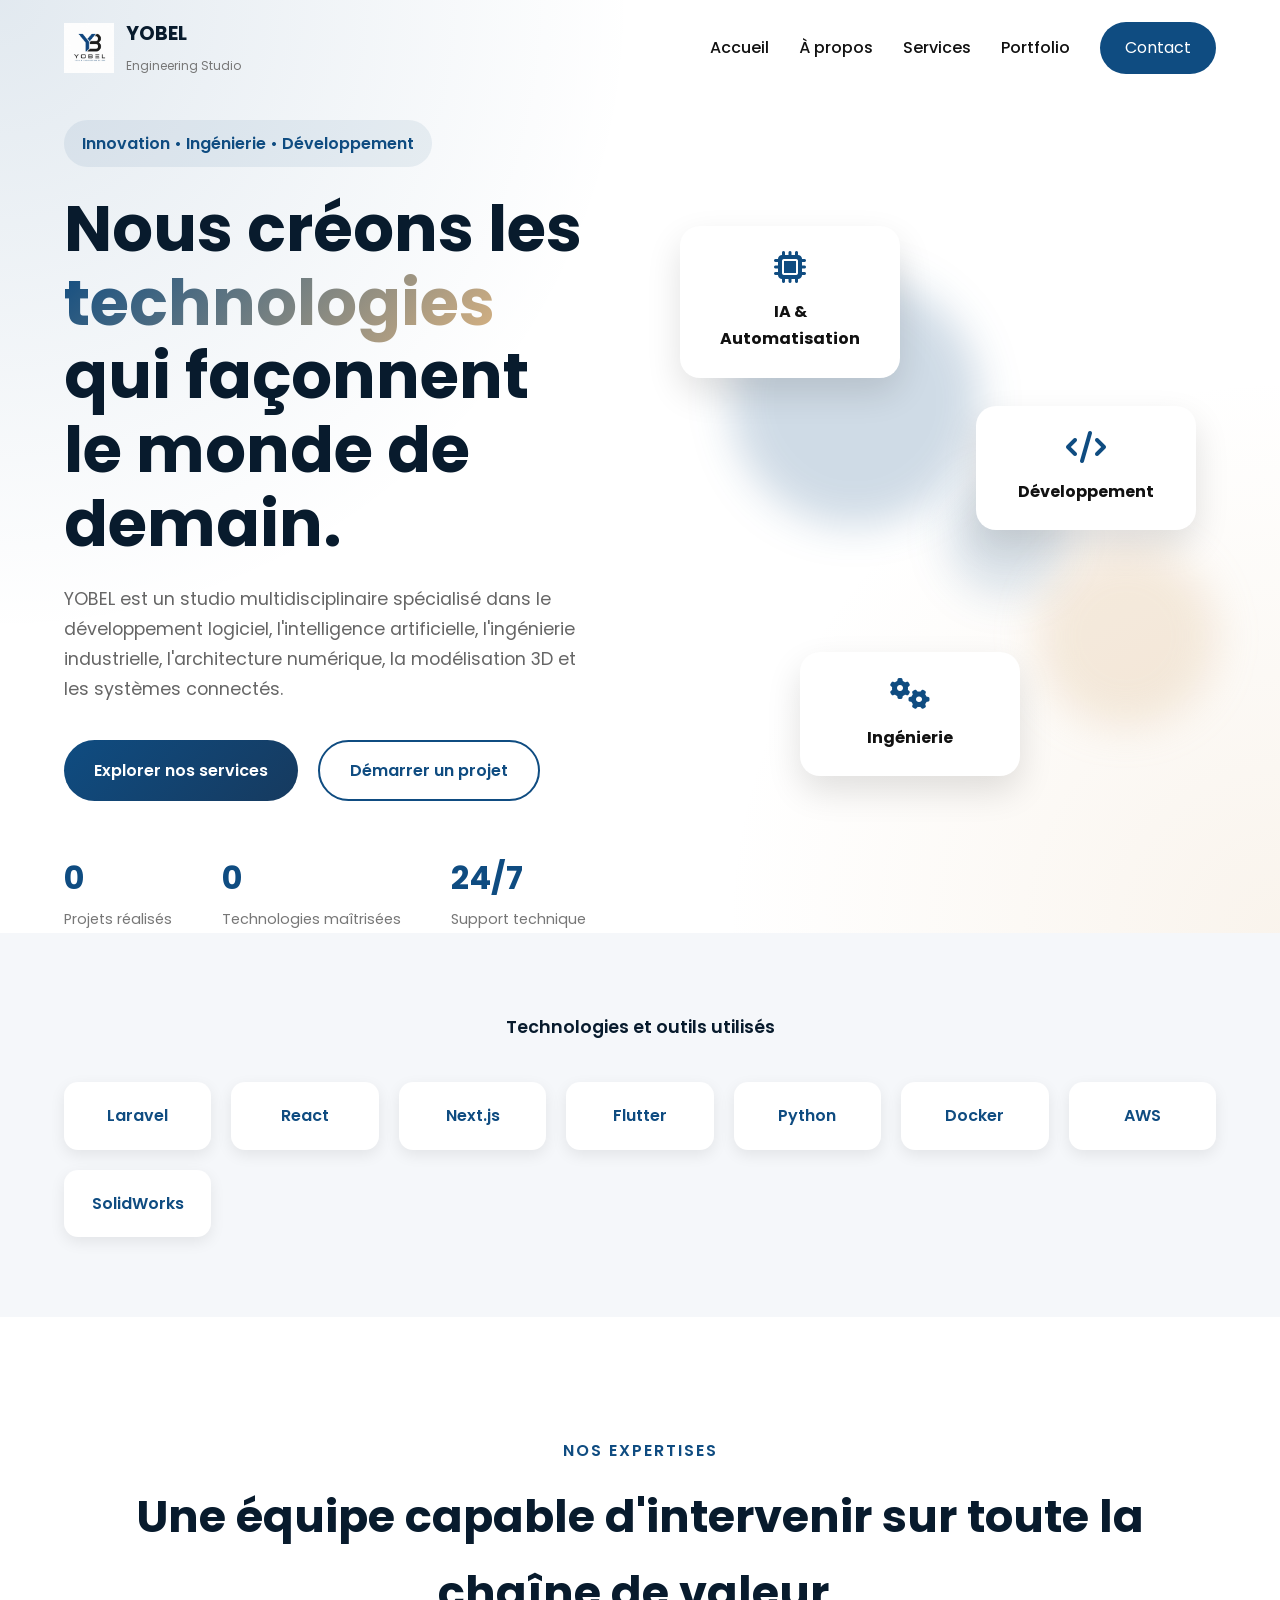
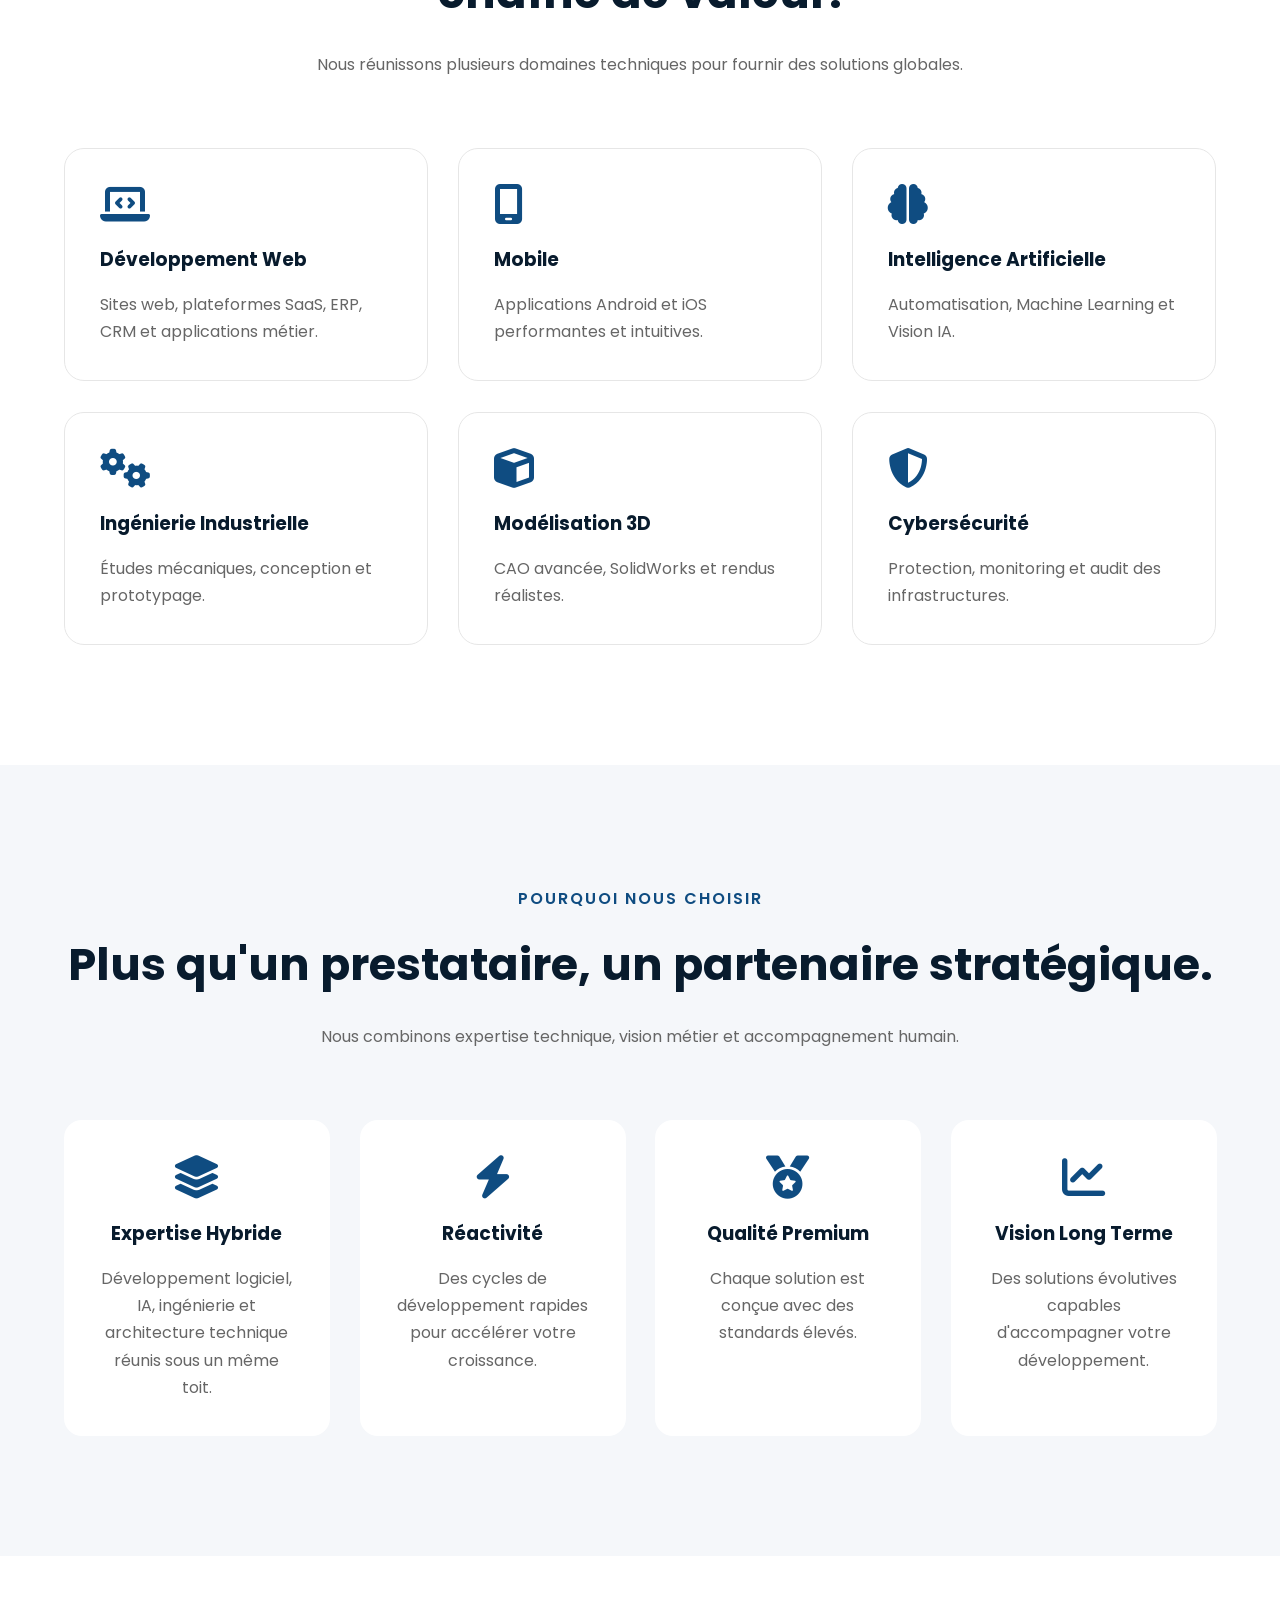
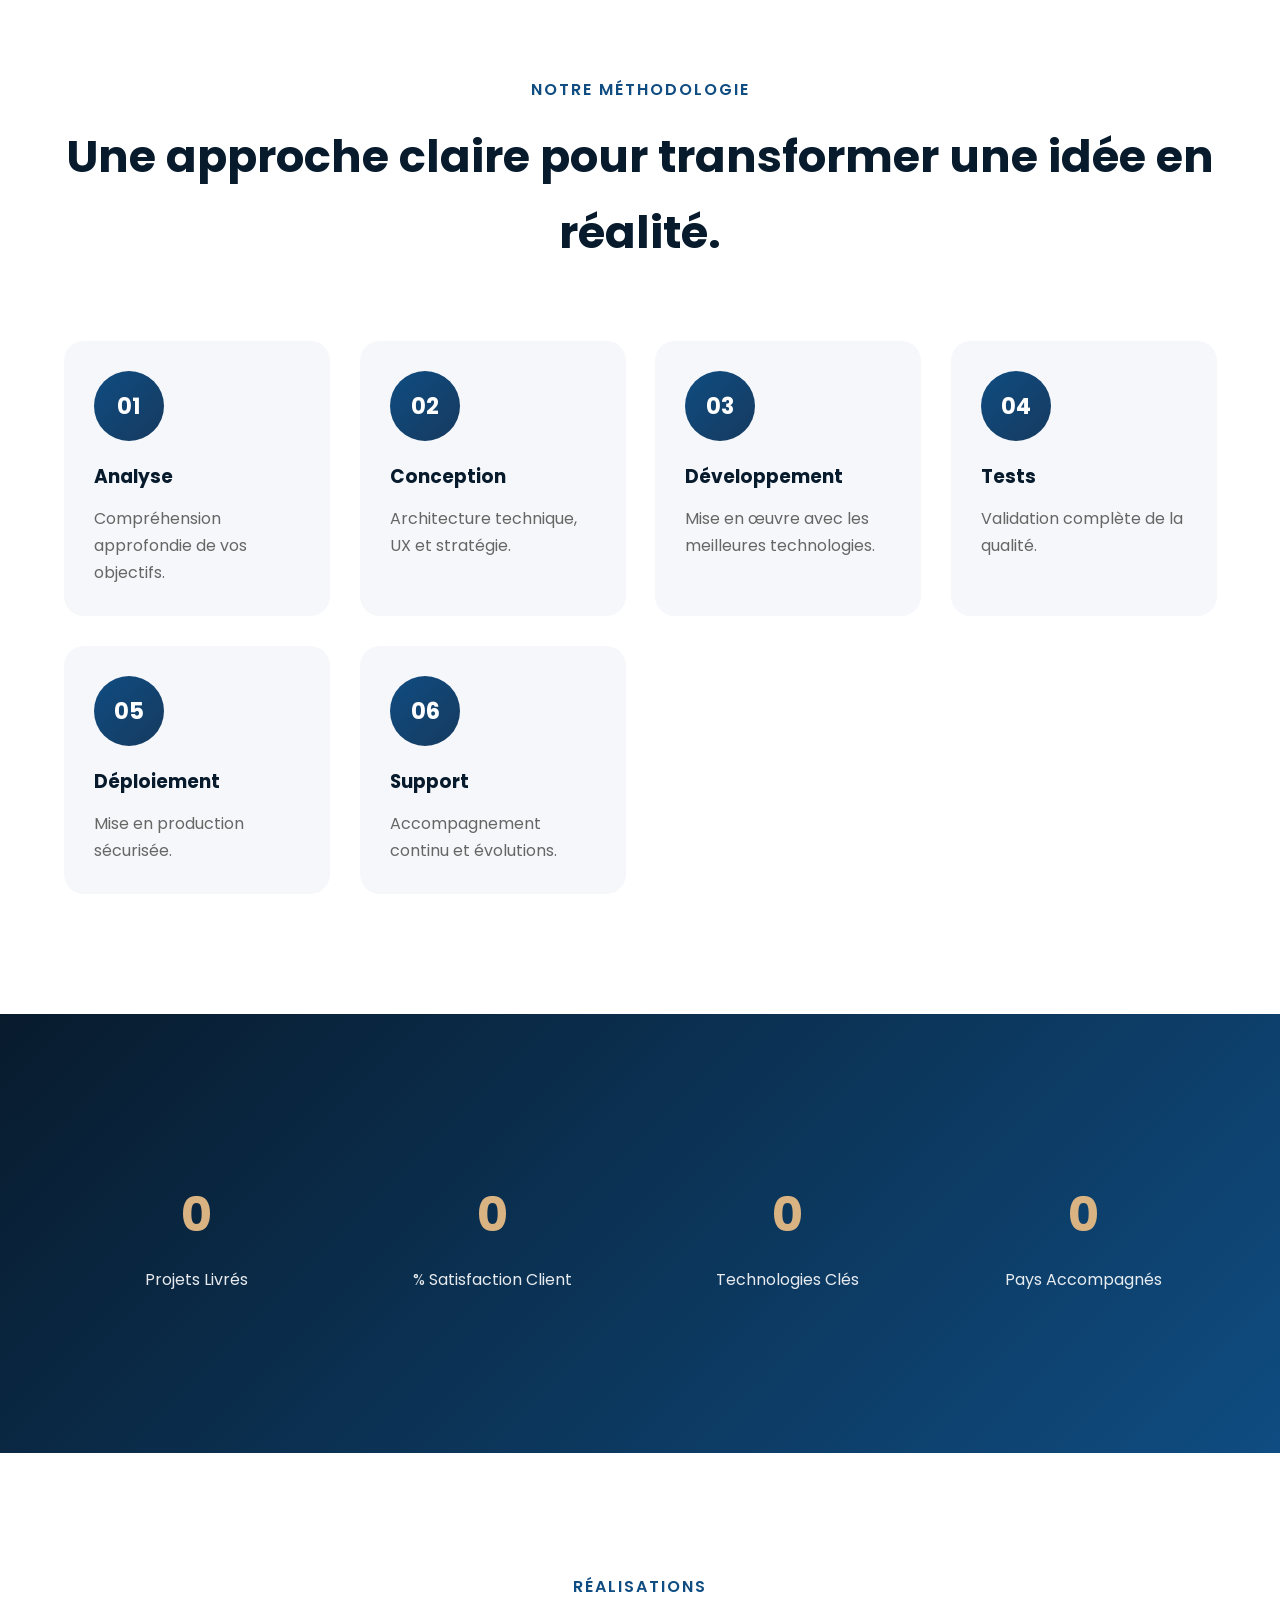
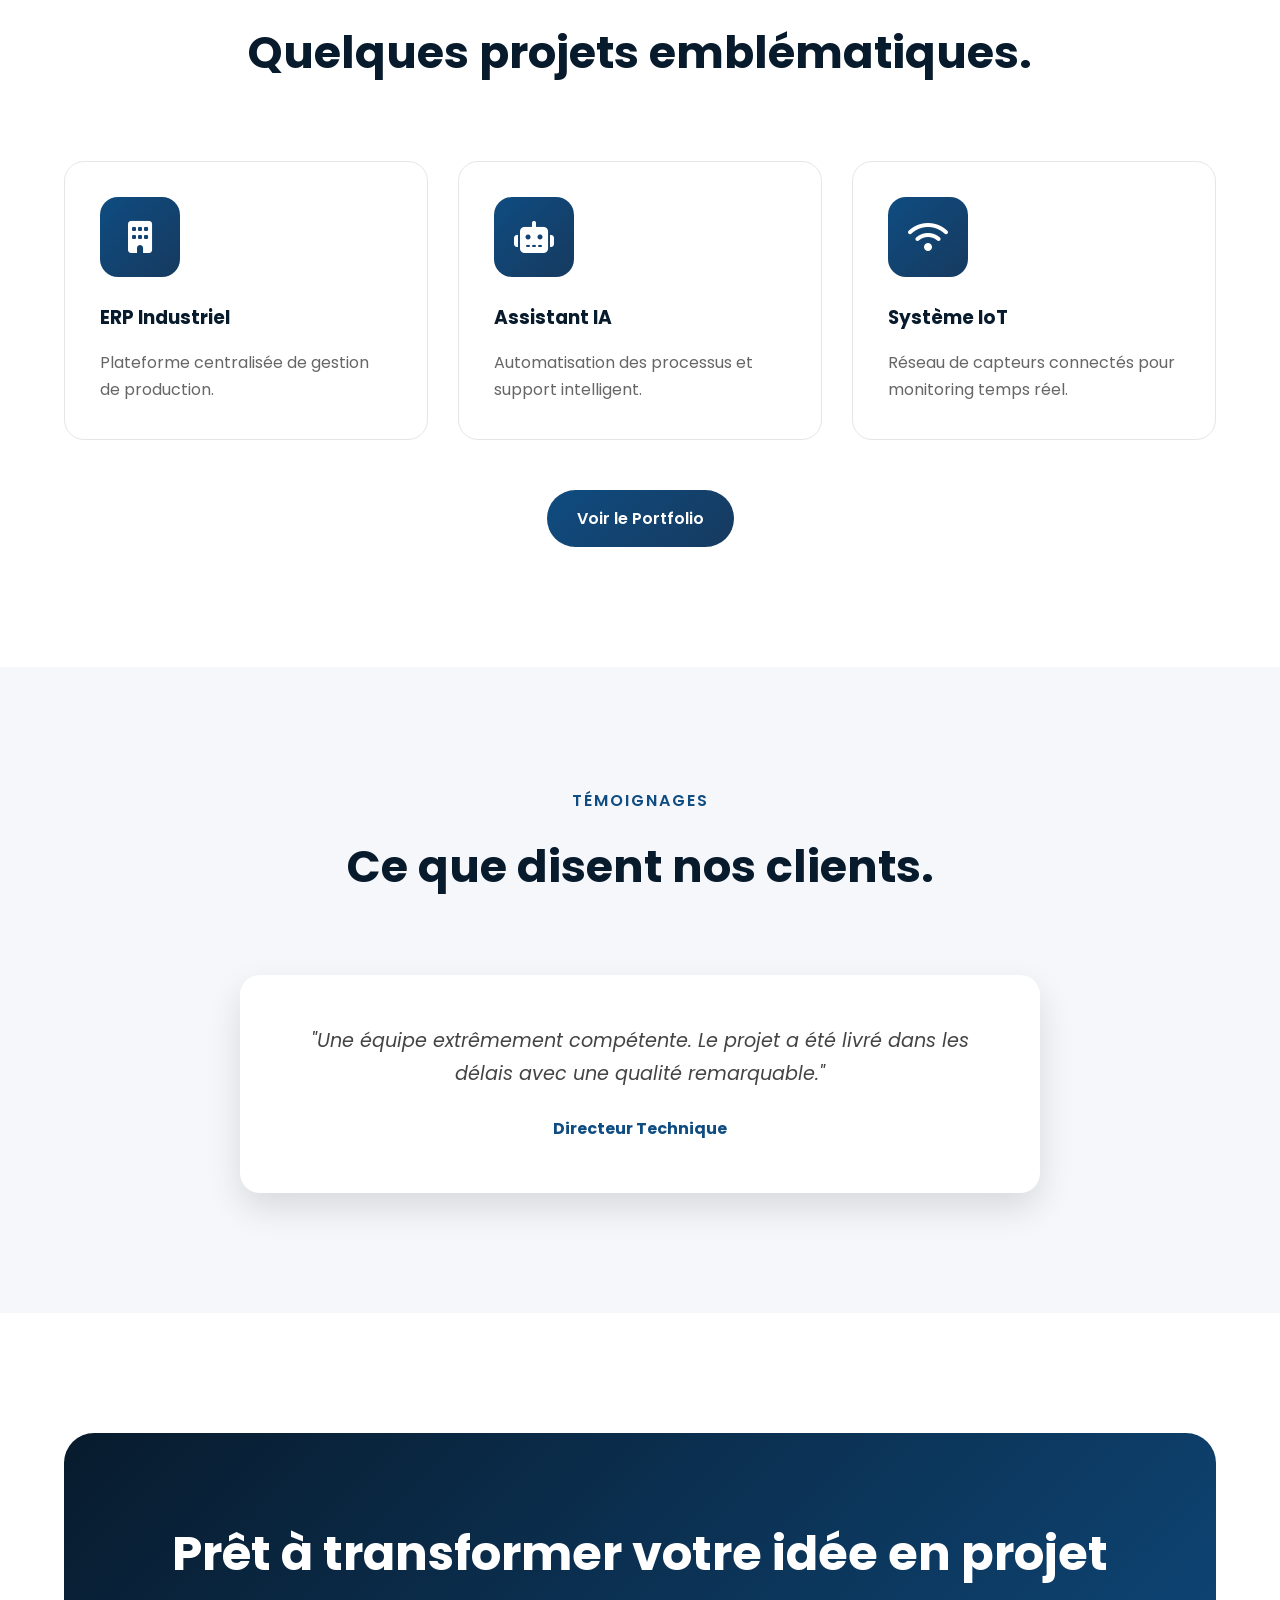
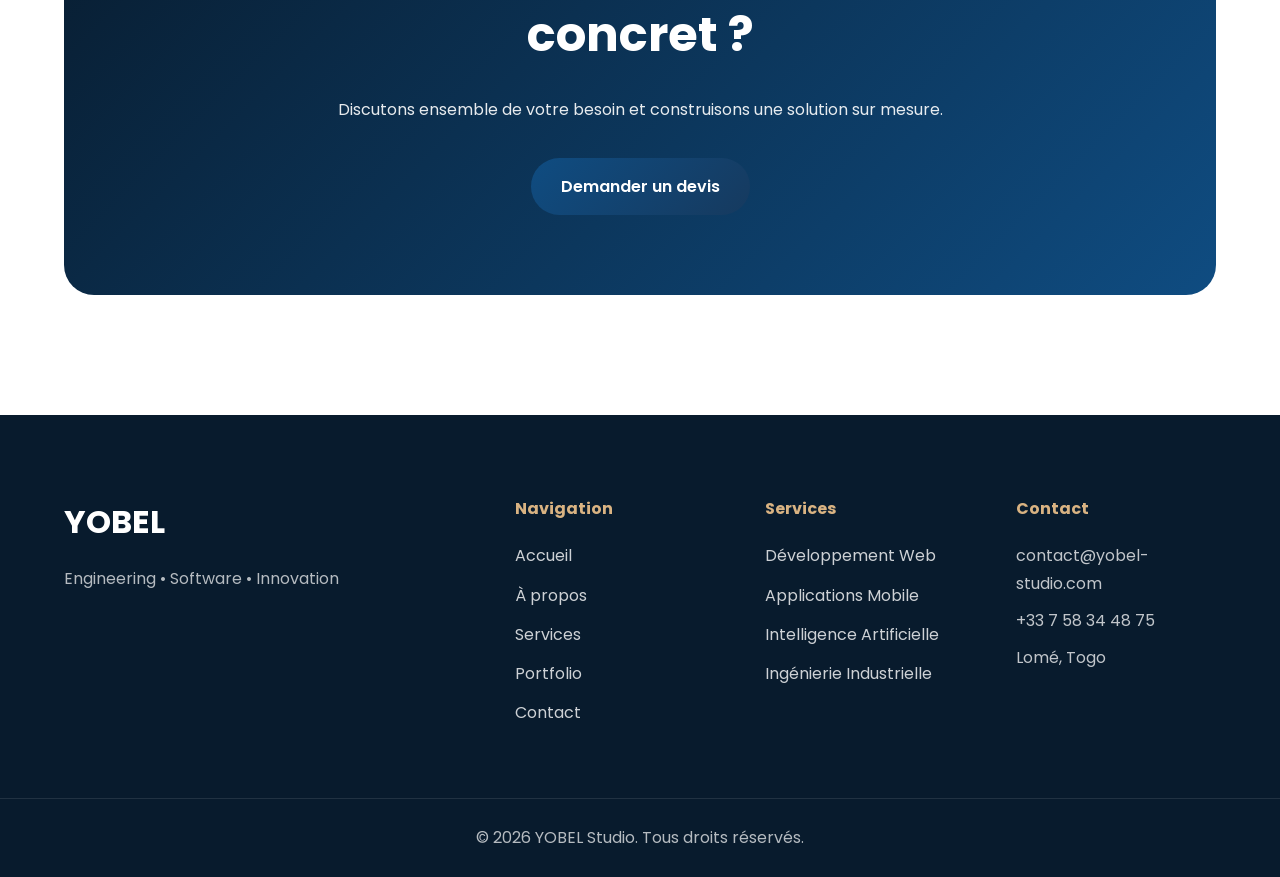
==== index.html @ 3b8155a0 "Initial commit" ====
<!DOCTYPE html>

<html lang="fr">

<head>

    <meta charset="UTF-8">

    <meta name="viewport" content="width=device-width, initial-scale=1.0">

    <title>YOBEL | Engineering & Digital Studio</title>

    <meta name="description"

        content="YOBEL accompagne les entreprises dans le développement logiciel, l'ingénierie, l'intelligence artificielle, la modélisation 3D et les systèmes connectés.">

    <link rel="preconnect" href="https://fonts.googleapis.com">

    <link rel="preconnect" href="https://fonts.gstatic.com" crossorigin>

    <link href="https://fonts.googleapis.com/css2?family=Poppins:wght@300;400;500;600;700;800&display=swap"

        rel="stylesheet">

    <link rel="stylesheet"

        href="https://cdnjs.cloudflare.com/ajax/libs/font-awesome/6.6.0/css/all.min.css">

    <link rel="stylesheet" href="css/style.css">

</head>

<body>

    <!-- ===================================== -->

    <!-- LOADER -->

    <!-- ===================================== -->

    <div class="loader">

        <div class="loader-content">

            <div class="loader-logo">

                <span>Y</span>

            </div>

            <h2>YOBEL</h2>

        </div>

    </div>

    <!-- ===================================== -->

    <!-- HEADER -->

    <!-- ===================================== -->

    <header class="navbar">

        <div class="container nav-container">

            <a href="index.html" class="logo">

                <div class="logo-icon">

                    <img src="img/YoBel.jpeg" alt="YoBel logo">

                </div>

                <div class="logo-text">

                    <h3>YOBEL</h3>

                    <span>Engineering Studio</span>

                </div>

            </a>

            <nav class="nav-menu">

                <a href="index.html" class="nav-link active">

                    Accueil

                </a>

                <a href="html/about.html" class="nav-link">

                    À propos

                </a>

                <a href="html/services.html" class="nav-link">

                    Services

                </a>

                <a href="html/portfolio.html" class="nav-link">

                    Portfolio

                </a>

                <a href="html/contact.html" class="btn-nav">

                    Contact

                </a>

            </nav>

            <div class="menu-toggle" id="mobile-menu">

                <span></span>

                <span></span>

                <span></span>

            </div>

        </div>

    </header>

    <!-- ===================================== -->

    <!-- HERO -->

    <!-- ===================================== -->

    <section class="hero">

        <div class="hero-bg"></div>

        <div class="container hero-container">

            <div class="hero-content reveal">

                <span class="hero-badge">

                    Innovation • Ingénierie • Développement

                </span>

                <h1>

                    Nous créons les

                    <span class="gradient-text">

                        technologies

                    </span>

                    qui façonnent le monde de demain.

                </h1>

                <p>

                    YOBEL est un studio multidisciplinaire spécialisé

                    dans le développement logiciel, l'intelligence artificielle,

                    l'ingénierie industrielle, l'architecture numérique,

                    la modélisation 3D et les systèmes connectés.

                </p>

                <div class="hero-buttons">

                    <a href="html/services.html" class="btn btn-primary">

                        Explorer nos services

                    </a>

                    <a href="html/contact.html" class="btn btn-secondary">

                        Démarrer un projet

                    </a>

                </div>

                <div class="hero-stats">

                    <div class="hero-stat">

                        <h3 class="counter" data-target="50">

                            0

                        </h3>

                        <span>

                            Projets réalisés

                        </span>

                    </div>

                    <div class="hero-stat">

                        <h3 class="counter" data-target="12">

                            0

                        </h3>

                        <span>

                            Technologies maîtrisées

                        </span>

                    </div>

                    <div class="hero-stat">

                        <h3>

                            24/7

                        </h3>

                        <span>

                            Support technique

                        </span>

                    </div>

                </div>

            </div>

            <div class="hero-visual reveal">

                <div class="orb orb-1"></div>

                <div class="orb orb-2"></div>

                <div class="orb orb-3"></div>

                <div class="tech-card">

                    <i class="fa-solid fa-microchip"></i>

                    <h3>

                        IA & Automatisation

                    </h3>

                </div>

                <div class="tech-card card-2">

                    <i class="fa-solid fa-code"></i>

                    <h3>

                        Développement

                    </h3>

                </div>

                <div class="tech-card card-3">

                    <i class="fa-solid fa-gears"></i>

                    <h3>

                        Ingénierie

                    </h3>

                </div>

            </div>

        </div>

    </section>

    <!-- ===================================== -->

    <!-- PARTENAIRES -->

    <!-- ===================================== -->

    <section class="partners">

        <div class="container">

            <p>

                Technologies et outils utilisés

            </p>

            <div class="partners-grid">

                <div>Laravel</div>

                <div>React</div>

                <div>Next.js</div>

                <div>Flutter</div>

                <div>Python</div>

                <div>Docker</div>

                <div>AWS</div>

                <div>SolidWorks</div>

            </div>

        </div>

    </section>

    <!-- ===================================== -->

    <!-- EXPERTISES -->

    <!-- ===================================== -->

    <section class="expertise">

        <div class="container">

            <div class="section-title reveal">

                <span>

                    Nos Expertises

                </span>

                <h2>

                    Une équipe capable d'intervenir

                    sur toute la chaîne de valeur.

                </h2>

                <p>

                    Nous réunissons plusieurs domaines techniques

                    pour fournir des solutions globales.

                </p>

            </div>

            <div class="expertise-grid">

                <div class="expertise-card reveal">

                    <i class="fa-solid fa-laptop-code"></i>

                    <h3>

                        Développement Web

                    </h3>

                    <p>

                        Sites web, plateformes SaaS,

                        ERP, CRM et applications métier.

                    </p>

                </div>

                <div class="expertise-card reveal">

                    <i class="fa-solid fa-mobile-screen"></i>

                    <h3>

                        Mobile

                    </h3>

                    <p>

                        Applications Android et iOS

                        performantes et intuitives.

                    </p>

                </div>

                <div class="expertise-card reveal">

                    <i class="fa-solid fa-brain"></i>

                    <h3>

                        Intelligence Artificielle

                    </h3>

                    <p>

                        Automatisation,

                        Machine Learning

                        et Vision IA.

                    </p>

                </div>

                <div class="expertise-card reveal">

                    <i class="fa-solid fa-gears"></i>

                    <h3>

                        Ingénierie Industrielle

                    </h3>

                    <p>

                        Études mécaniques,

                        conception et prototypage.

                    </p>

                </div>

                <div class="expertise-card reveal">

                    <i class="fa-solid fa-cube"></i>

                    <h3>

                        Modélisation 3D

                    </h3>

                    <p>

                        CAO avancée,

                        SolidWorks et rendus réalistes.

                    </p>

                </div>

                <div class="expertise-card reveal">

                    <i class="fa-solid fa-shield-halved"></i>

                    <h3>

                        Cybersécurité

                    </h3>

                    <p>

                        Protection,

                        monitoring et audit

                        des infrastructures.

                    </p>

                </div>

            </div>

        </div>

    </section>

 <!-- ===================================== -->

    <!-- POURQUOI YOBEL -->

    <!-- ===================================== -->

    <section class="why-yobel">

        <div class="container">

            <div class="section-title reveal">

                <span>Pourquoi nous choisir</span>

                <h2>

                    Plus qu'un prestataire,

                    un partenaire stratégique.

                </h2>

                <p>

                    Nous combinons expertise technique,

                    vision métier et accompagnement humain.

                </p>

            </div>

            <div class="why-grid">

                <div class="why-card reveal">

                    <i class="fa-solid fa-layer-group"></i>

                    <h3>Expertise Hybride</h3>

                    <p>

                        Développement logiciel, IA,

                        ingénierie et architecture technique

                        réunis sous un même toit.

                    </p>

                </div>

                <div class="why-card reveal">

                    <i class="fa-solid fa-bolt"></i>

                    <h3>Réactivité</h3>

                    <p>

                        Des cycles de développement rapides

                        pour accélérer votre croissance.

                    </p>

                </div>

                <div class="why-card reveal">

                    <i class="fa-solid fa-medal"></i>

                    <h3>Qualité Premium</h3>

                    <p>

                        Chaque solution est conçue

                        avec des standards élevés.

                    </p>

                </div>

                <div class="why-card reveal">

                    <i class="fa-solid fa-chart-line"></i>

                    <h3>Vision Long Terme</h3>

                    <p>

                        Des solutions évolutives

                        capables d'accompagner votre développement.

                    </p>

                </div>

            </div>

        </div>

    </section>

    <!-- ===================================== -->

    <!-- PROCESSUS -->

    <!-- ===================================== -->

    <section class="process">

        <div class="container">

            <div class="section-title reveal">

                <span>Notre Méthodologie</span>

                <h2>

                    Une approche claire pour

                    transformer une idée en réalité.

                </h2>

            </div>

            <div class="timeline">

                <div class="timeline-item reveal">

                    <div class="timeline-number">01</div>

                    <h3>Analyse</h3>

                    <p>

                        Compréhension approfondie

                        de vos objectifs.

                    </p>

                </div>

                <div class="timeline-item reveal">

                    <div class="timeline-number">02</div>

                    <h3>Conception</h3>

                    <p>

                        Architecture technique,

                        UX et stratégie.

                    </p>

                </div>

                <div class="timeline-item reveal">

                    <div class="timeline-number">03</div>

                    <h3>Développement</h3>

                    <p>

                        Mise en œuvre avec les

                        meilleures technologies.

                    </p>

                </div>

                <div class="timeline-item reveal">

                    <div class="timeline-number">04</div>

                    <h3>Tests</h3>

                    <p>

                        Validation complète

                        de la qualité.

                    </p>

                </div>

                <div class="timeline-item reveal">

                    <div class="timeline-number">05</div>

                    <h3>Déploiement</h3>

                    <p>

                        Mise en production

                        sécurisée.

                    </p>

                </div>

                <div class="timeline-item reveal">

                    <div class="timeline-number">06</div>

                    <h3>Support</h3>

                    <p>

                        Accompagnement continu

                        et évolutions.

                    </p>

                </div>

            </div>

        </div>

    </section>

    <!-- ===================================== -->

    <!-- STATISTIQUES -->

    <!-- ===================================== -->

    <section class="stats-section">

        <div class="container">

            <div class="stats-grid">

                <div class="stat-box reveal">

                    <h3 class="counter" data-target="50">0</h3>

                    <p>Projets Livrés</p>

                </div>

                <div class="stat-box reveal">

                    <h3 class="counter" data-target="98">0</h3>

                    <p>% Satisfaction Client</p>

                </div>

                <div class="stat-box reveal">

                    <h3 class="counter" data-target="12">0</h3>

                    <p>Technologies Clés</p>

                </div>

                <div class="stat-box reveal">

                    <h3 class="counter" data-target="5">0</h3>

                    <p>Pays Accompagnés</p>

                </div>

            </div>

        </div>

    </section>

    <!-- ===================================== -->

    <!-- PORTFOLIO APERÇU -->

    <!-- ===================================== -->

    <section class="portfolio-preview">

        <div class="container">

            <div class="section-title reveal">

                <span>Réalisations</span>

                <h2>

                    Quelques projets emblématiques.

                </h2>

            </div>

            <div class="portfolio-grid-home">

                <div class="portfolio-card-home reveal">

                    <div class="portfolio-icon">

                        <i class="fa-solid fa-building"></i>

                    </div>

                    <h3>ERP Industriel</h3>

                    <p>

                        Plateforme centralisée

                        de gestion de production.

                    </p>

                </div>

                <div class="portfolio-card-home reveal">

                    <div class="portfolio-icon">

                        <i class="fa-solid fa-robot"></i>

                    </div>

                    <h3>Assistant IA</h3>

                    <p>

                        Automatisation des processus

                        et support intelligent.

                    </p>

                </div>

                <div class="portfolio-card-home reveal">

                    <div class="portfolio-icon">

                        <i class="fa-solid fa-wifi"></i>

                    </div>

                    <h3>Système IoT</h3>

                    <p>

                        Réseau de capteurs connectés

                        pour monitoring temps réel.

                    </p>

                </div>

            </div>

            <div class="center-btn reveal">

                <a href="html/portfolio.html" class="btn btn-primary">

                    Voir le Portfolio

                </a>

            </div>

        </div>

    </section>

    <!-- ===================================== -->

    <!-- TÉMOIGNAGES -->

    <!-- ===================================== -->

    <section class="testimonials">

        <div class="container">

            <div class="section-title reveal">

                <span>Témoignages</span>

                <h2>

                    Ce que disent nos clients.

                </h2>

            </div>

            <div class="testimonial-slider">

                <div class="testimonial active">

                    <p>

                        "Une équipe extrêmement compétente.

                        Le projet a été livré dans les délais

                        avec une qualité remarquable."

                    </p>

                    <h4>

                        Directeur Technique

                    </h4>

                </div>

                <div class="testimonial">

                    <p>

                        "Notre productivité a augmenté

                        grâce à l'automatisation mise en place."

                    </p>

                    <h4>

                        PME Industrielle

                    </h4>

                </div>

                <div class="testimonial">

                    <p>

                        "Une vision globale qui combine

                        parfaitement technologie et ingénierie."

                    </p>

                    <h4>

                        Startup Technologique

                    </h4>

                </div>

            </div>

        </div>

    </section>

    <!-- ===================================== -->

    <!-- CTA FINAL -->

    <!-- ===================================== -->

    <section class="cta-section">

        <div class="container">

            <div class="cta-box reveal">

                <h2>

                    Prêt à transformer votre idée

                    en projet concret ?

                </h2>

                <p>

                    Discutons ensemble de votre besoin

                    et construisons une solution sur mesure.

                </p>

                <a href="html/contact.html" class="btn btn-primary">

                    Demander un devis

                </a>

            </div>

        </div>

    </section>

    <!-- ===================================== -->

    <!-- FOOTER -->

    <!-- ===================================== -->

    <footer>

        <div class="container footer-container">

            <div class="footer-brand">

                <h2>YOBEL</h2>

                <p>

                    Engineering • Software • Innovation

                </p>

            </div>

            <div class="footer-links">

                <h4>Navigation</h4>

                <a href="index.html">Accueil</a>

                <a href="html/about.html">À propos</a>

                <a href="html/services.html">Services</a>

                <a href="html/portfolio.html">Portfolio</a>

                <a href="html/contact.html">Contact</a>

            </div>

            <div class="footer-links">

                <h4>Services</h4>

                <a href="#">Développement Web</a>

                <a href="#">Applications Mobile</a>

                <a href="#">Intelligence Artificielle</a>

                <a href="#">Ingénierie Industrielle</a>

            </div>

            <div class="footer-links">

                <h4>Contact</h4>

                <p>contact@yobel-studio.com</p>

                <p>+33 7 58 34 48 75</p>

                <p>Lomé, Togo</p>

            </div>

        </div>

        <div class="footer-bottom">

            <p>

                © 2026 YOBEL Studio. Tous droits réservés.

            </p>

        </div>

    </footer>

    <script src="js/main.js"></script>

</body>

</html>
---- css/style.css ----
/* =======================================================
 YOBEL ENGINEERING & DIGITAL STUDIO

   GLOBAL STYLES

======================================================= */

/* =========================

   VARIABLES

========================= */

:root{

    --primary-blue:#0F4C81;

    --secondary-blue:#163A5F;

    --dark-blue:#081B2D;

    --black:#111111;

    --dark:#1A1A1A;

    --white:#FFFFFF;

    --beige:#D9B382;

    --light-beige:#F7EBDD;

    --gray:#F5F7FA;

    --light-gray:#FAFAFA;

    --border:#E6E6E6;

    --success:#27AE60;

    --shadow-sm:0 5px 15px rgba(0,0,0,.08);

    --shadow-md:0 15px 35px rgba(0,0,0,.12);

    --shadow-lg:0 25px 50px rgba(0,0,0,.18);

    --transition:.4s ease;

    --radius:14px;

    --container:1200px;

}

/* =========================

   RESET

========================= */

*{

    margin:0;

    padding:0;

    box-sizing:border-box;

}

html{

    scroll-behavior:smooth;

}

body{

    font-family:'Poppins',sans-serif;

    background:var(--white);

    color:var(--black);

    overflow-x:hidden;

    line-height:1.7;

}

img{

    max-width:100%;

    display:block;

}

a{

    text-decoration:none;

}

ul{

    list-style:none;

}

/* =========================

   CONTAINER

========================= */

.container{

    width:90%;

    max-width:var(--container);

    margin:auto;

}

/* =========================

   LOADER

========================= */

.loader{

    position:fixed;

    inset:0;

    background:var(--dark-blue);

    display:flex;

    justify-content:center;

    align-items:center;

    z-index:99999;

    transition:1s;

}

.loader.hide{

    opacity:0;

    visibility:hidden;

}

.loader-content{

    text-align:center;

}

.loader-logo{

    width:90px;

    height:90px;

    border-radius:50%;

    display:flex;

    justify-content:center;

    align-items:center;

    margin:auto;

    background:linear-gradient(

    135deg,

    var(--primary-blue),

    var(--beige)

    );

    animation:pulse 1.5s infinite;

}

.loader-logo span{

    font-size:2rem;

    font-weight:700;

    color:white;

}

.loader h2{

    color:white;

    margin-top:15px;

    letter-spacing:5px;

}

@keyframes pulse{

    0%{

        transform:scale(1);

    }

    50%{

        transform:scale(1.1);

    }

    100%{

        transform:scale(1);

    }

}

/* =========================

   NAVBAR

========================= */

.navbar{

    position:fixed;

    top:0;

    left:0;

    width:100%;

    z-index:999;

    transition:.4s;

    padding:18px 0;

}

.navbar.scrolled{

    background:white;

    box-shadow:var(--shadow-sm);

    backdrop-filter:blur(20px);

}

.nav-container{

    display:flex;

    justify-content:space-between;

    align-items:center;

}

.logo{

    display:flex;

    align-items:center;

    gap:12px;

    color:var(--black);

}

.logo-icon{

    width:50px;

    height:50px;

    border-radius:50%;

    background:linear-gradient(

    135deg,

    var(--primary-blue),

    var(--beige)

    );

    display:flex;

    justify-content:center;

    align-items:center;

    color:white;

    font-size:1.3rem;

    font-weight:700;

}

.logo-text h3{

    font-size:1.2rem;

    color:var(--dark-blue);

}

.logo-text span{

    font-size:.75rem;

    color:#777;

}

.nav-menu{

    display:flex;

    align-items:center;

    gap:30px;

}

.nav-link{

    color:var(--black);

    font-weight:500;

    position:relative;

    transition:.3s;

}

.nav-link:hover{

    color:var(--primary-blue);

}

.nav-link::after{

    content:'';

    position:absolute;

    bottom:-5px;

    left:0;

    width:0;

    height:2px;

    background:var(--primary-blue);

    transition:.3s;

}

.nav-link:hover::after{

    width:100%;

}

.btn-nav{

    padding:12px 25px;

    background:var(--primary-blue);

    color:white;

    border-radius:30px;

    transition:.3s;

}

.btn-nav:hover{

    transform:translateY(-3px);

    box-shadow:var(--shadow-md);

}

/* =========================

   MOBILE MENU

========================= */

.menu-toggle{

    display:none;

    flex-direction:column;

    gap:5px;

    cursor:pointer;

}

.menu-toggle span{

    width:28px;

    height:3px;

    background:var(--dark-blue);

    transition:.3s;

}

/* =========================

   BUTTONS

========================= */

.btn{

    display:inline-flex;

    align-items:center;

    justify-content:center;

    gap:10px;

    padding:15px 30px;

    border-radius:50px;

    font-weight:600;

    transition:.4s;

    position:relative;

    overflow:hidden;

}

.btn::before{

    content:'';

    position:absolute;

    top:0;

    left:-100%;

    width:100%;

    height:100%;

    background:rgba(255,255,255,.15);

    transition:.5s;

}

.btn:hover::before{

    left:100%;

}

.btn-primary{

    background:linear-gradient(

    135deg,

    var(--primary-blue),

    var(--secondary-blue)

    );

    color:white;

}

.btn-primary:hover{

    transform:translateY(-4px);

    box-shadow:var(--shadow-lg);

}

.btn-secondary{

    border:2px solid var(--primary-blue);

    color:var(--primary-blue);

    background:white;

}

.btn-secondary:hover{

    background:var(--primary-blue);

    color:white;

}

/* =========================

   HERO SECTION

========================= */

.hero{

    min-height:100vh;

    display:flex;

    align-items:center;

    position:relative;

    overflow:hidden;

    padding-top:120px;

}

.hero-bg{

    position:absolute;

    inset:0;

    background:

    radial-gradient(circle at top left,

    rgba(15,76,129,.12),

    transparent 40%),

    radial-gradient(circle at bottom right,

    rgba(217,179,130,.15),

    transparent 35%);

}

.hero-container{

    display:grid;

    grid-template-columns:1fr 1fr;

    gap:80px;

    align-items:center;

}

.hero-badge{

    display:inline-block;

    padding:10px 18px;

    border-radius:30px;

    background:rgba(15,76,129,.08);

    color:var(--primary-blue);

    font-weight:600;

    margin-bottom:25px;

}

.hero-content h1{

    font-size:4rem;

    line-height:1.15;

    margin-bottom:25px;

    color:var(--dark-blue);

}

.gradient-text{

    background:linear-gradient(

    135deg,

    var(--primary-blue),

    var(--beige)

    );

    -webkit-background-clip:text;

    -webkit-text-fill-color:transparent;

}

.hero-content p{

    font-size:1.1rem;

    color:#666;

    margin-bottom:35px;

}

.hero-buttons{

    display:flex;

    gap:20px;

    margin-bottom:50px;

}

.hero-stats{

    display:flex;

    gap:50px;

}

.hero-stat h3{

    font-size:2rem;

    color:var(--primary-blue);

}

.hero-stat span{

    color:#777;

    font-size:.9rem;

}

/* =========================

   HERO VISUAL

========================= */

.hero-visual{

    position:relative;

    height:600px;

}

.orb{

    position:absolute;

    border-radius:50%;

    filter:blur(20px);

}

.orb-1{

    width:250px;

    height:250px;

    background:rgba(15,76,129,.2);

    top:50px;

    left:50px;

    animation:float 6s infinite;

}

.orb-2{

    width:180px;

    height:180px;

    background:rgba(217,179,130,.25);

    right:0;

    bottom:100px;

    animation:float 8s infinite;

}

.orb-3{

    width:120px;

    height:120px;

    background:rgba(15,76,129,.15);

    top:250px;

    right:150px;

    animation:float 5s infinite;

}

.tech-card{

    position:absolute;

    width:220px;

    background:white;

    border-radius:20px;

    padding:25px;

    box-shadow:var(--shadow-md);

    text-align:center;

    animation:float 4s infinite;

}

.tech-card i{

    font-size:2rem;

    color:var(--primary-blue);

    margin-bottom:15px;

}

.tech-card h3{

    font-size:1rem;

}

.card-2{

    right:20px;

    top:180px;

}

.card-3{

    left:120px;

    bottom:50px;

}

@keyframes float{

    0%{

        transform:translateY(0);

    }

    50%{

        transform:translateY(-20px);

    }

    100%{

        transform:translateY(0);

    }

}

/* =========================

   REVEAL ANIMATION

========================= */

.reveal{

    opacity:0;

    transform:translateY(80px);

    transition:1s ease;

}

.reveal.active{

    opacity:1;

    transform:translateY(0);

}

/* =======================================================

   PARTNERS / TECHNOLOGIES

======================================================= */

.partners{

    padding:80px 0;

    background:var(--gray);

}

.partners p{

    text-align:center;

    font-size:1.1rem;

    font-weight:600;

    color:var(--dark-blue);

    margin-bottom:40px;

}

.partners-grid{

    display:grid;

    grid-template-columns:repeat(auto-fit,minmax(140px,1fr));

    gap:20px;

}

.partners-grid div{

    background:white;

    padding:20px;

    border-radius:14px;

    text-align:center;

    font-weight:600;

    color:var(--primary-blue);

    box-shadow:var(--shadow-sm);

    transition:var(--transition);

}

.partners-grid div:hover{

    transform:translateY(-8px);

    box-shadow:var(--shadow-md);

}

/* =======================================================

   SECTION TITLE

======================================================= */

.section-title{

    text-align:center;

    margin-bottom:70px;

}

.section-title span{

    display:inline-block;

    color:var(--primary-blue);

    font-weight:600;

    margin-bottom:15px;

    text-transform:uppercase;

    letter-spacing:2px;

}

.section-title h2{

    font-size:2.8rem;

    color:var(--dark-blue);

    margin-bottom:20px;

}

.section-title p{

    max-width:700px;

    margin:auto;

    color:#666;

}

/* =======================================================

   EXPERTISES

======================================================= */

.expertise{

    padding:120px 0;

    background:white;

}

.expertise-grid{

    display:grid;

    grid-template-columns:repeat(auto-fit,minmax(280px,1fr));

    gap:30px;

}

.expertise-card{

    background:white;

    padding:35px;

    border-radius:20px;

    border:1px solid var(--border);

    transition:.4s;

    position:relative;

    overflow:hidden;

}

.expertise-card::before{

    content:"";

    position:absolute;

    top:0;

    left:0;

    width:100%;

    height:4px;

    background:linear-gradient(

    90deg,

    var(--primary-blue),

    var(--beige)

    );

    transform:scaleX(0);

    transition:.4s;

}

.expertise-card:hover::before{

    transform:scaleX(1);

}

.expertise-card:hover{

    transform:translateY(-10px);

    box-shadow:var(--shadow-lg);

}

.expertise-card i{

    font-size:2.5rem;

    color:var(--primary-blue);

    margin-bottom:20px;

}

.expertise-card h3{

    margin-bottom:15px;

    color:var(--dark-blue);

}

.expertise-card p{

    color:#666;

}

/* =======================================================

   WHY YOBEL

======================================================= */

.why-yobel{

    padding:120px 0;

    background:var(--gray);

}

.why-grid{

    display:grid;

    grid-template-columns:repeat(auto-fit,minmax(260px,1fr));

    gap:30px;

}

.why-card{

    background:white;

    padding:35px;

    border-radius:18px;

    text-align:center;

    transition:.4s;

}

.why-card:hover{

    transform:translateY(-12px);

    box-shadow:var(--shadow-lg);

}

.why-card i{

    font-size:2.7rem;

    color:var(--primary-blue);

    margin-bottom:20px;

}

.why-card h3{

    margin-bottom:15px;

    color:var(--dark-blue);

}

.why-card p{

    color:#666;

}

/* =======================================================

   PROCESS

======================================================= */

.process{

    padding:120px 0;

    background:white;

}

.timeline{

    display:grid;

    grid-template-columns:repeat(auto-fit,minmax(250px,1fr));

    gap:30px;

}

.timeline-item{

    background:var(--gray);

    padding:30px;

    border-radius:20px;

    position:relative;

    transition:.4s;

}

.timeline-item:hover{

    transform:translateY(-10px);

    background:white;

    box-shadow:var(--shadow-md);

}

.timeline-number{

    width:70px;

    height:70px;

    border-radius:50%;

    background:linear-gradient(

    135deg,

    var(--primary-blue),

    var(--secondary-blue)

    );

    color:white;

    display:flex;

    justify-content:center;

    align-items:center;

    font-size:1.4rem;

    font-weight:700;

    margin-bottom:20px;

}

.timeline-item h3{

    margin-bottom:12px;

    color:var(--dark-blue);

}

.timeline-item p{

    color:#666;

}

/* =======================================================

   STATS

======================================================= */

.stats-section{

    padding:120px 0;

    background:

    linear-gradient(

    135deg,

    var(--dark-blue),

    var(--primary-blue)

    );

    color:white;

}

.stats-grid{

    display:grid;

    grid-template-columns:repeat(auto-fit,minmax(220px,1fr));

    gap:30px;

}

.stat-box{

    text-align:center;

    padding:40px 20px;

}

.stat-box h3{

    font-size:3rem;

    margin-bottom:10px;

    color:var(--beige);

}

.stat-box p{

    font-size:1rem;

    opacity:.9;

}

/* =======================================================

   PORTFOLIO PREVIEW

======================================================= */

.portfolio-preview{

    padding:120px 0;

    background:white;

}

.portfolio-grid-home{

    display:grid;

    grid-template-columns:repeat(auto-fit,minmax(300px,1fr));

    gap:30px;

}

.portfolio-card-home{

    background:white;

    border-radius:20px;

    padding:35px;

    border:1px solid var(--border);

    transition:.4s;

}

.portfolio-card-home:hover{

    transform:translateY(-12px);

    box-shadow:var(--shadow-lg);

}

.portfolio-icon{

    width:80px;

    height:80px;

    border-radius:18px;

    background:

    linear-gradient(

    135deg,

    var(--primary-blue),

    var(--secondary-blue)

    );

    color:white;

    display:flex;

    justify-content:center;

    align-items:center;

    font-size:2rem;

    margin-bottom:25px;

}

.portfolio-card-home h3{

    margin-bottom:15px;

    color:var(--dark-blue);

}

.portfolio-card-home p{

    color:#666;

}

.center-btn{

    text-align:center;

    margin-top:50px;

}

/* =======================================================

   TESTIMONIALS

======================================================= */

.testimonials{

    padding:120px 0;

    background:var(--gray);

}

.testimonial-slider{

    max-width:800px;

    margin:auto;

    text-align:center;

    position:relative;

}

.testimonial{

    display:none;

    background:white;

    padding:50px;

    border-radius:20px;

    box-shadow:var(--shadow-md);

}

.testimonial.active{

    display:block;

    animation:fadeIn .7s ease;

}

.testimonial p{

    font-size:1.2rem;

    color:#444;

    margin-bottom:25px;

    font-style:italic;

}

.testimonial h4{

    color:var(--primary-blue);

}

@keyframes fadeIn{

    from{

        opacity:0;

        transform:translateY(20px);

    }

    to{

        opacity:1;

        transform:translateY(0);

    }

}

/* =======================================================

   CTA

======================================================= */

.cta-section{

    padding:120px 0;

    background:white;

}

.cta-box{

    background:

    linear-gradient(

    135deg,

    var(--dark-blue),

    var(--primary-blue)

    );

    padding:80px;

    border-radius:30px;

    text-align:center;

    color:white;

}

.cta-box h2{

    font-size:3rem;

    margin-bottom:20px;

}

.cta-box p{

    max-width:700px;

    margin:auto;

    margin-bottom:35px;

    opacity:.9;

}

/* =======================================================

   FOOTER

======================================================= */

footer{

    background:var(--dark-blue);

    color:white;

    padding-top:80px;

}

.footer-container{

    display:grid;

    grid-template-columns:

    2fr

    1fr

    1fr

    1fr;

    gap:50px;

}

.footer-brand h2{

    color:white;

    margin-bottom:15px;

    font-size:2rem;

}

.footer-brand p{

    color:rgba(255,255,255,.7);

}

.footer-links h4{

    margin-bottom:20px;

    color:var(--beige);

}

.footer-links a{

    display:block;

    color:rgba(255,255,255,.8);

    margin-bottom:12px;

    transition:.3s;

}

.footer-links a:hover{

    color:var(--beige);

    padding-left:5px;

}

.footer-links p{

    color:rgba(255,255,255,.75);

    margin-bottom:10px;

}

.footer-bottom{

    text-align:center;

    margin-top:60px;

    border-top:1px solid rgba(255,255,255,.1);

    padding:25px;

    color:rgba(255,255,255,.7);

}

/* =======================================================

   PAGE HEADER (ABOUT / SERVICES / PORTFOLIO / CONTACT)

======================================================= */

.page-header-section{

    padding:180px 0 80px;

    background:

    linear-gradient(

    135deg,

    var(--dark-blue),

    var(--primary-blue)

    );

    color:white;

    text-align:center;

    position:relative;

    overflow:hidden;

}

.page-header-section::before{

    content:"";

    position:absolute;

    width:300px;

    height:300px;

    background:rgba(217,179,130,.2);

    top:-100px;

    right:-100px;

    border-radius:50%;

    filter:blur(50px);

}

.page-header-section h2{

    font-size:3rem;

    margin-top:15px;

}

.section-subtitle{

    color:var(--beige);

    font-weight:600;

    letter-spacing:2px;

    text-transform:uppercase;

}

.line{

    width:80px;

    height:3px;

    background:var(--beige);

    margin:20px auto 0;

}

/* =======================================================

   ABOUT PAGE

======================================================= */

.about-grid{

    display:grid;

    grid-template-columns:2fr 1fr;

    gap:60px;

    align-items:start;

}

.about-block h3{

    font-size:2rem;

    margin-bottom:20px;

    color:var(--dark-blue);

}

.about-block p{

    color:#666;

    margin-bottom:15px;

}

.stats-side{

    display:grid;

    gap:20px;

}

.stat-card{

    background:white;

    border:1px solid var(--border);

    padding:25px;

    border-radius:18px;

    text-align:center;

    transition:.4s;

}

.stat-card:hover{

    transform:translateY(-8px);

    box-shadow:var(--shadow-md);

}

.stat-num{

    font-size:2rem;

    font-weight:700;

    color:var(--primary-blue);

}

/* =======================================================

   TEAM CARDS

======================================================= */

.team-grid{

    display:grid;

    grid-template-columns:repeat(auto-fit,minmax(280px,1fr));

    gap:30px;

}

.team-card{

    background:var(--gray);

    padding:30px;

    border-radius:20px;

    text-align:center;

    transition:.4s;

    border:1px solid var(--border);

}

.team-card:hover{

    transform:translateY(-10px);

    box-shadow:var(--shadow-lg);

}

.team-avatar{

    width:80px;

    height:80px;

    border-radius:50%;

    margin:auto;

    background:linear-gradient(

    135deg,

    var(--primary-blue),

    var(--beige)

    );

    display:flex;

    align-items:center;

    justify-content:center;

    font-size:2rem;

    color:white;

    margin-bottom:20px;

}

/* =======================================================

   SERVICES PAGE

======================================================= */

.services-modern-grid{

    display:grid;

    grid-template-columns:repeat(auto-fit,minmax(300px,1fr));

    gap:30px;

}

.service-card-premium{

    background:white;

    border:1px solid var(--border);

    padding:40px;

    border-radius:25px;

    transition:.4s;

    position:relative;

    overflow:hidden;

}

.service-card-premium::before{

    content:"";

    position:absolute;

    top:0;

    left:0;

    width:100%;

    height:4px;

    background:linear-gradient(

    90deg,

    var(--primary-blue),

    var(--beige)

    );

}

.service-card-premium:hover{

    transform:translateY(-12px);

    box-shadow:var(--shadow-lg);

}

.service-icon-wrapper{

    width:70px;

    height:70px;

    border-radius:18px;

    background:var(--gray);

    display:flex;

    align-items:center;

    justify-content:center;

    margin-bottom:20px;

}

.service-icon-wrapper i{

    font-size:2rem;

    color:var(--primary-blue);

}

.service-tag{

    font-size:.8rem;

    color:var(--primary-blue);

    font-weight:600;

    text-transform:uppercase;

    letter-spacing:1px;

}

.service-card-premium h3{

    margin:15px 0;

    color:var(--dark-blue);

}

.service-features{

    margin-top:20px;

}

.service-features li{

    margin-bottom:10px;

    color:#666;

}

.service-features i{

    color:var(--success);

    margin-right:8px;

}

/* =======================================================

   PORTFOLIO GRID (PAGE)

======================================================= */

.portfolio-grid{

    display:grid;

    grid-template-columns:repeat(auto-fit,minmax(300px,1fr));

    gap:30px;

}

.portfolio-card{

    background:white;

    border-radius:20px;

    overflow:hidden;

    border:1px solid var(--border);

    transition:.4s;

}

.portfolio-card:hover{

    transform:translateY(-10px);

    box-shadow:var(--shadow-lg);

}

.portfolio-img{

    height:180px;

    display:flex;

    align-items:center;

    justify-content:center;

    font-size:3rem;

    color:white;

}

.bg-tech{

    background:linear-gradient(135deg,var(--primary-blue),#1d6fa5);

}

.bg-mech{

    background:linear-gradient(135deg,#444,#222);

}

.bg-hybrid{

    background:linear-gradient(135deg,var(--beige),#b88a5a);

}

.portfolio-info{

    padding:25px;

}

.project-tag{

    font-size:.75rem;

    color:var(--primary-blue);

    font-weight:600;

}

.portfolio-info h3{

    margin:10px 0;

    color:var(--dark-blue);

}

.portfolio-info p{

    color:#666;

}

.stack-tech{

    display:inline-block;

    margin-top:15px;

    font-size:.8rem;

    color:#777;

}

/* =======================================================

   CTA SECTION (GLOBAL)

======================================================= */

.cta-section{

    padding:120px 0;

    text-align:center;

}

.cta-actions{

    margin-top:30px;

    display:flex;

    justify-content:center;

    gap:20px;

}

/* =======================================================

   CONTACT BASIC STRUCTURE

======================================================= */

.contact-grid{

    display:grid;

    grid-template-columns:1fr 1fr;

    gap:50px;

}

.contact-info{

    display:flex;

    flex-direction:column;

    gap:20px;

}

.info-box{

    background:var(--gray);

    padding:25px;

    border-radius:18px;

    border:1px solid var(--border);

}

.info-box i{

    color:var(--primary-blue);

    font-size:1.5rem;

    margin-bottom:10px;

}

/* =======================================================

   FORM BASE

======================================================= */

form{

    display:flex;

    flex-direction:column;

    gap:20px;

}

input,textarea,select{

    width:100%;

    padding:14px 18px;

    border:1px solid var(--border);

    border-radius:12px;

    font-family:'Poppins',sans-serif;

    outline:none;

    transition:.3s;

}

input:focus,textarea:focus,select:focus{

    border-color:var(--primary-blue);

    box-shadow:0 0 0 4px rgba(15,76,129,.1);

}

/* =======================================================

   REVEAL BASE (SAFE EXTENSION)

======================================================= */

.reveal{

    opacity:0;

    transform:translateY(60px);

    transition:1s ease;

}

.reveal.active{

    opacity:1;

    transform:translateY(0);

}

/* =======================================================

   RESPONSIVE TABLET (<= 1024px)

======================================================= */

@media (max-width: 1024px){

    .hero-container{

        grid-template-columns:1fr;

        text-align:center;

        gap:50px;

    }

    .hero-content h1{

        font-size:3rem;

    }

    .hero-buttons{

        justify-content:center;

        flex-wrap:wrap;

    }

    .hero-stats{

        justify-content:center;

        flex-wrap:wrap;

        gap:30px;

    }

    .about-grid{

        grid-template-columns:1fr;

    }

    .contact-grid{

        grid-template-columns:1fr;

    }

    .footer-container{

        grid-template-columns:1fr 1fr;

    }

}

/* =======================================================

   MOBILE (<= 768px)

======================================================= */

@media (max-width: 768px){

    /* NAVBAR MOBILE */

    .nav-menu{

        position:fixed;

        top:0;

        right:-100%;

        width:70%;

        height:100vh;

        background:white;

        flex-direction:column;

        justify-content:center;

        gap:30px;

        transition:.4s;

        box-shadow:var(--shadow-lg);

    }

    .nav-menu.active{

        right:0;

    }

    .menu-toggle{

        display:flex;

    }

    .hero-content h1{

        font-size:2.3rem;

    }

    .hero-visual{

        display:none;

    }

    .section-title h2{

        font-size:2rem;

    }

    .cta-box h2{

        font-size:2rem;

    }

    .cta-box{

        padding:40px 25px;

    }

    .footer-container{

        grid-template-columns:1fr;

        text-align:center;

    }

    .hero-stats{

        flex-direction:column;

    }

}

/* =======================================================

   SMALL MOBILE (<= 480px)

======================================================= */

@media (max-width: 480px){

    .hero-content h1{

        font-size:1.8rem;

    }

    .btn{

        width:100%;

        justify-content:center;

    }

    .hero-buttons{

        flex-direction:column;

    }

    .expertise-grid,

    .why-grid,

    .timeline,

    .portfolio-grid,

    .services-modern-grid{

        grid-template-columns:1fr;

    }

}

/* =======================================================

   MOBILE MENU ANIMATION

======================================================= */

.menu-toggle.active span:nth-child(1){

    transform:rotate(45deg) translate(5px,5px);

}

.menu-toggle.active span:nth-child(2){

    opacity:0;

}

.menu-toggle.active span:nth-child(3){

    transform:rotate(-45deg) translate(6px,-6px);

}

/* =======================================================

   SCROLL EFFECT IMPROVEMENTS

======================================================= */

html{

    scroll-behavior:smooth;

}

body{

    overflow-x:hidden;

}

/* =======================================================

   EXTRA PREMIUM TOUCH

======================================================= */

::selection{

    background:var(--primary-blue);

    color:white;

}

::-webkit-scrollbar{

    width:8px;

}

::-webkit-scrollbar-track{

    background:var(--gray);

}

::-webkit-scrollbar-thumb{

    background:var(--primary-blue);

    border-radius:10px;

}

/* =======================================================

   BUTTON MICRO INTERACTIONS

======================================================= */

.btn:active{

    transform:scale(0.97);

}

/* =======================================================

   FINAL POLISH ANIMATIONS

======================================================= */

@keyframes fadeUp{

    from{

        opacity:0;

        transform:translateY(30px);

    }

    to{

        opacity:1;

        transform:translateY(0);

    }

}

.fade-up{

    animation:fadeUp 0.8s ease forwards;

}

/* =======================================================

   DARK TOUCH HOVER ENHANCEMENT

======================================================= */

.expertise-card,

.service-card-premium,

.portfolio-card,

.why-card,

.timeline-item,

.stat-card{

    will-change:transform;

}
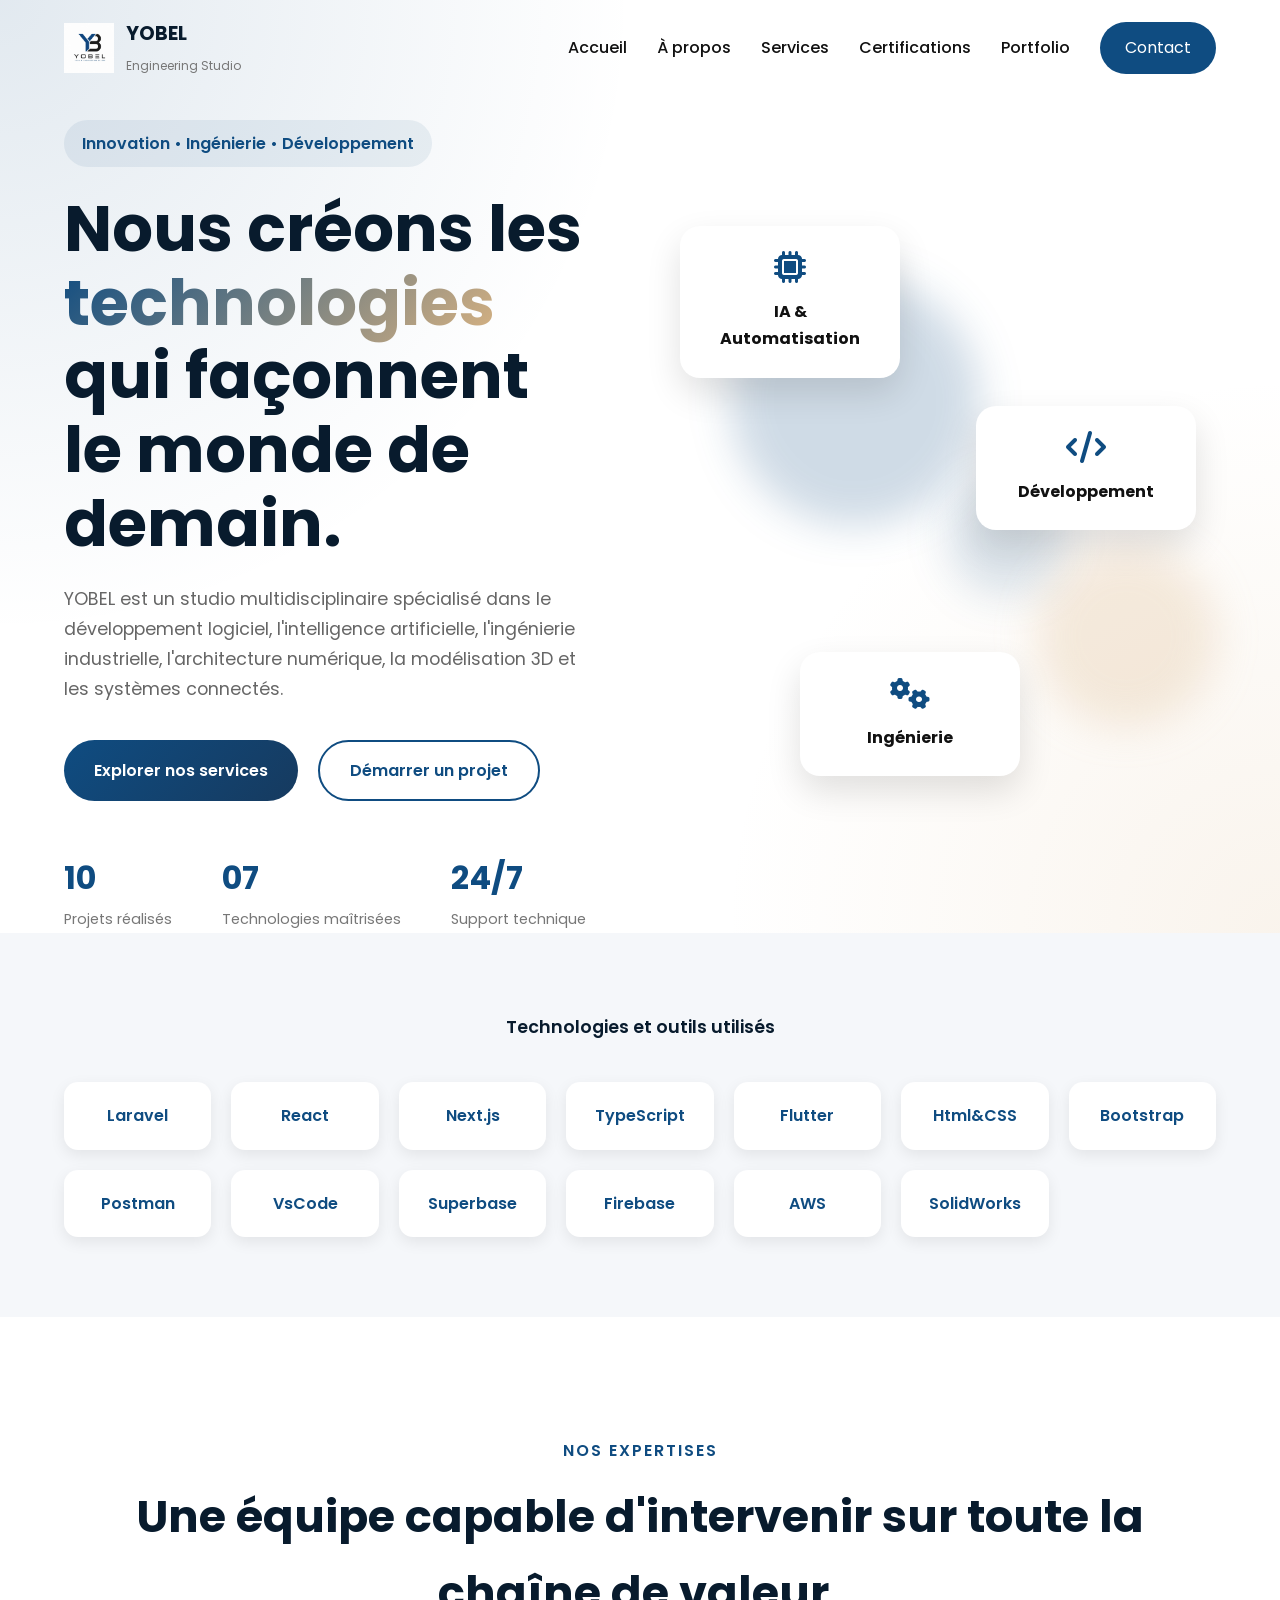
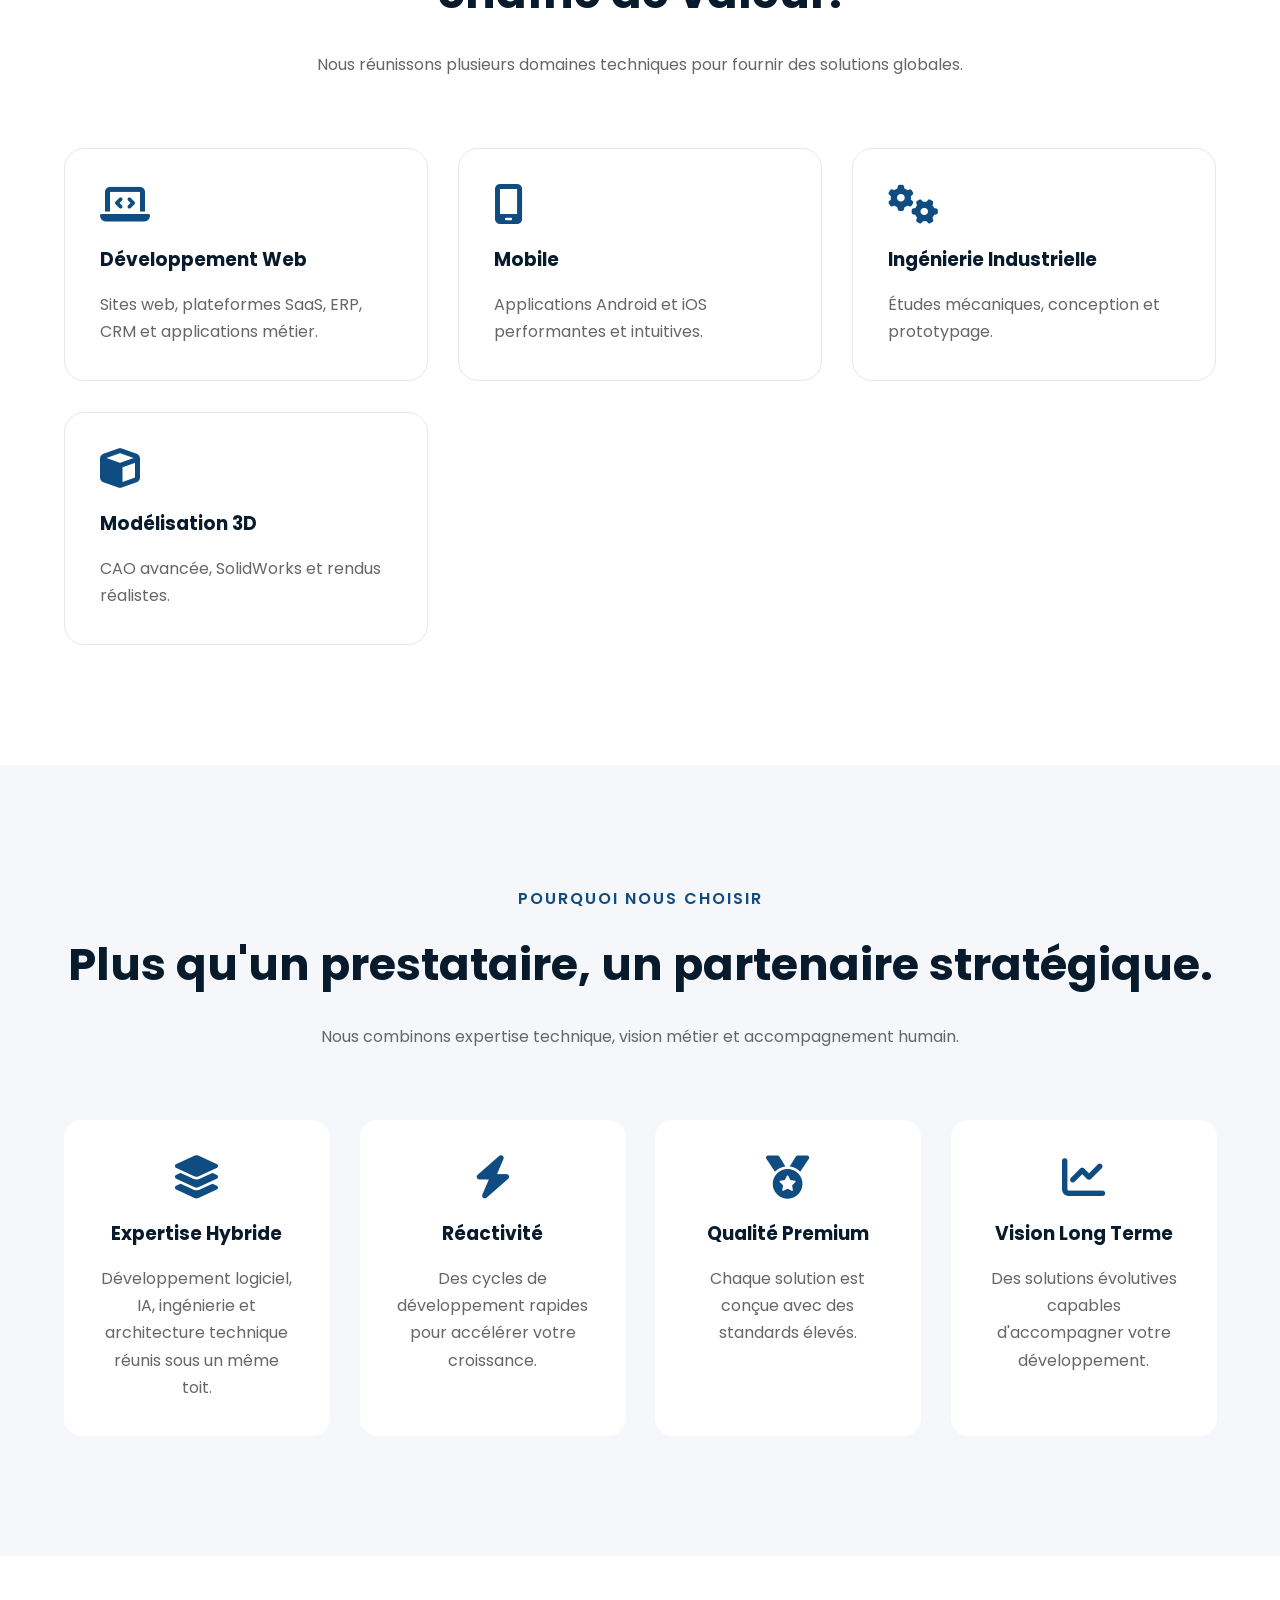
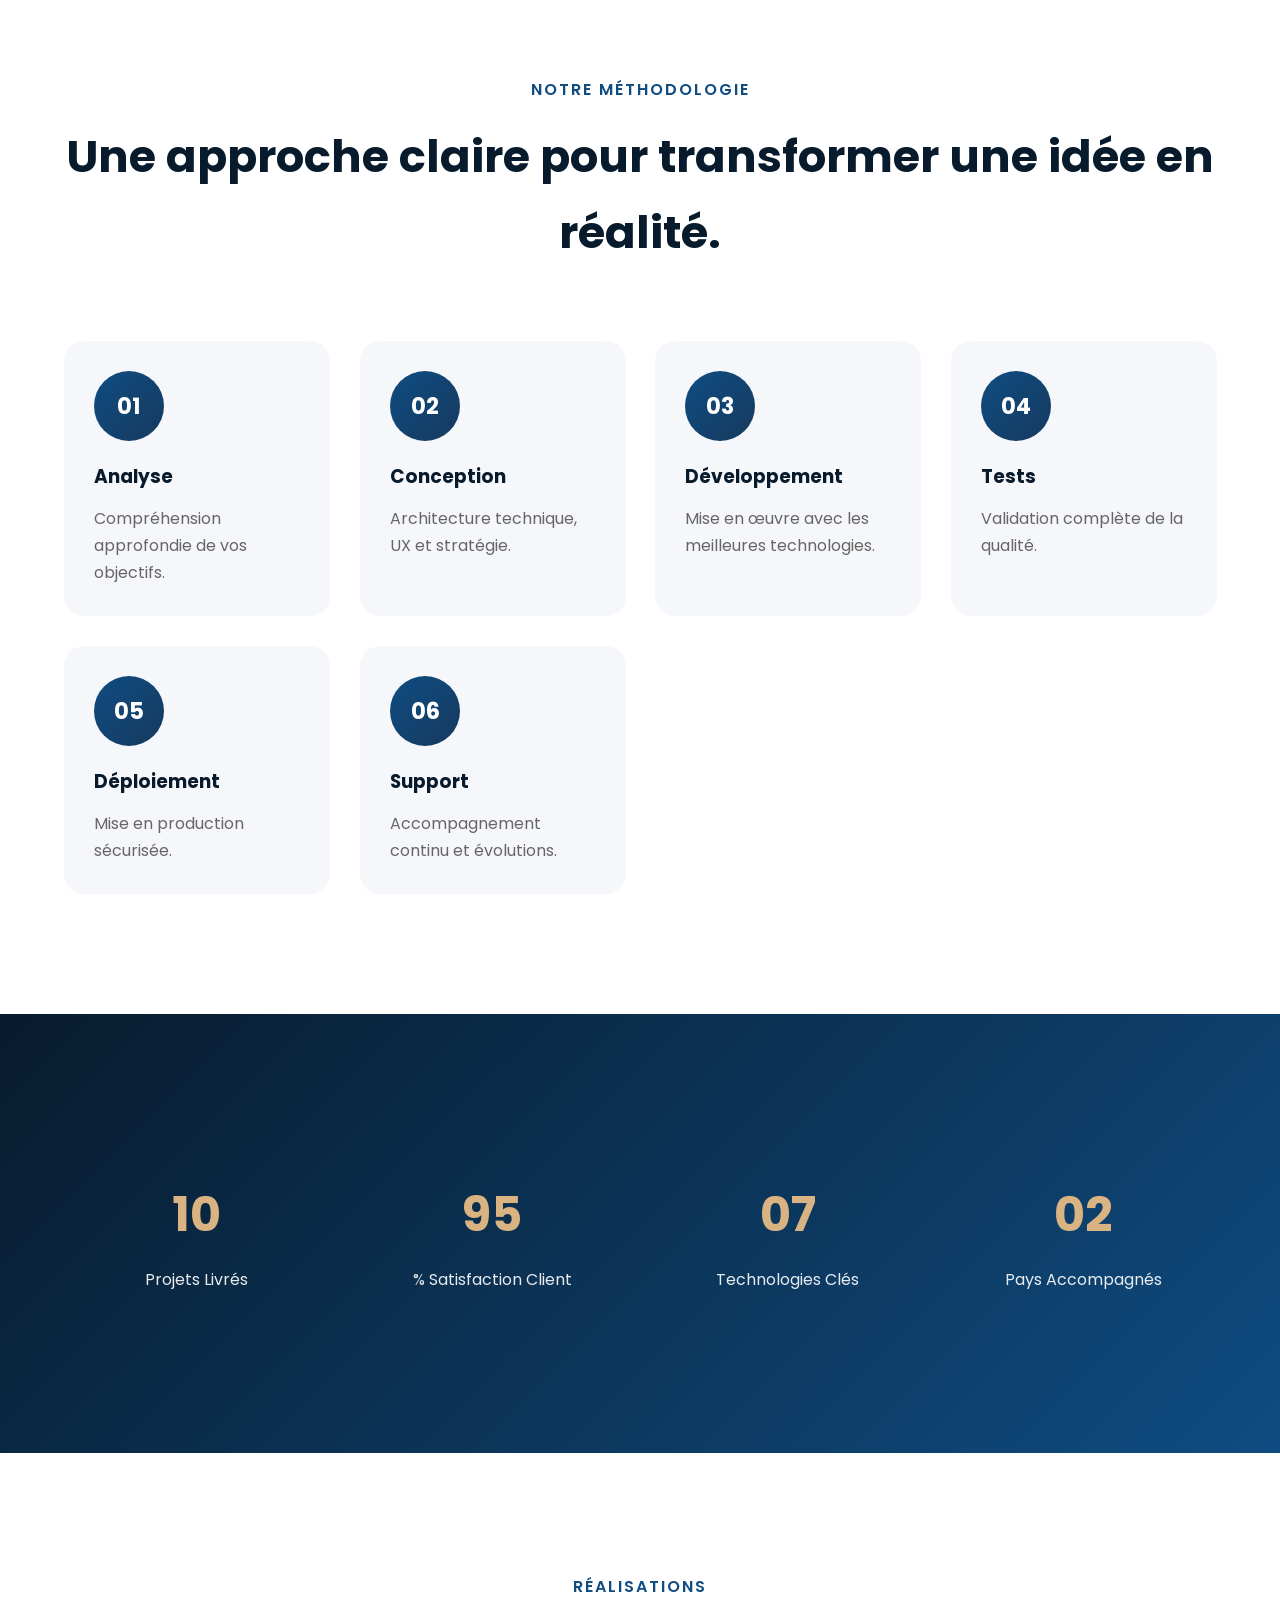
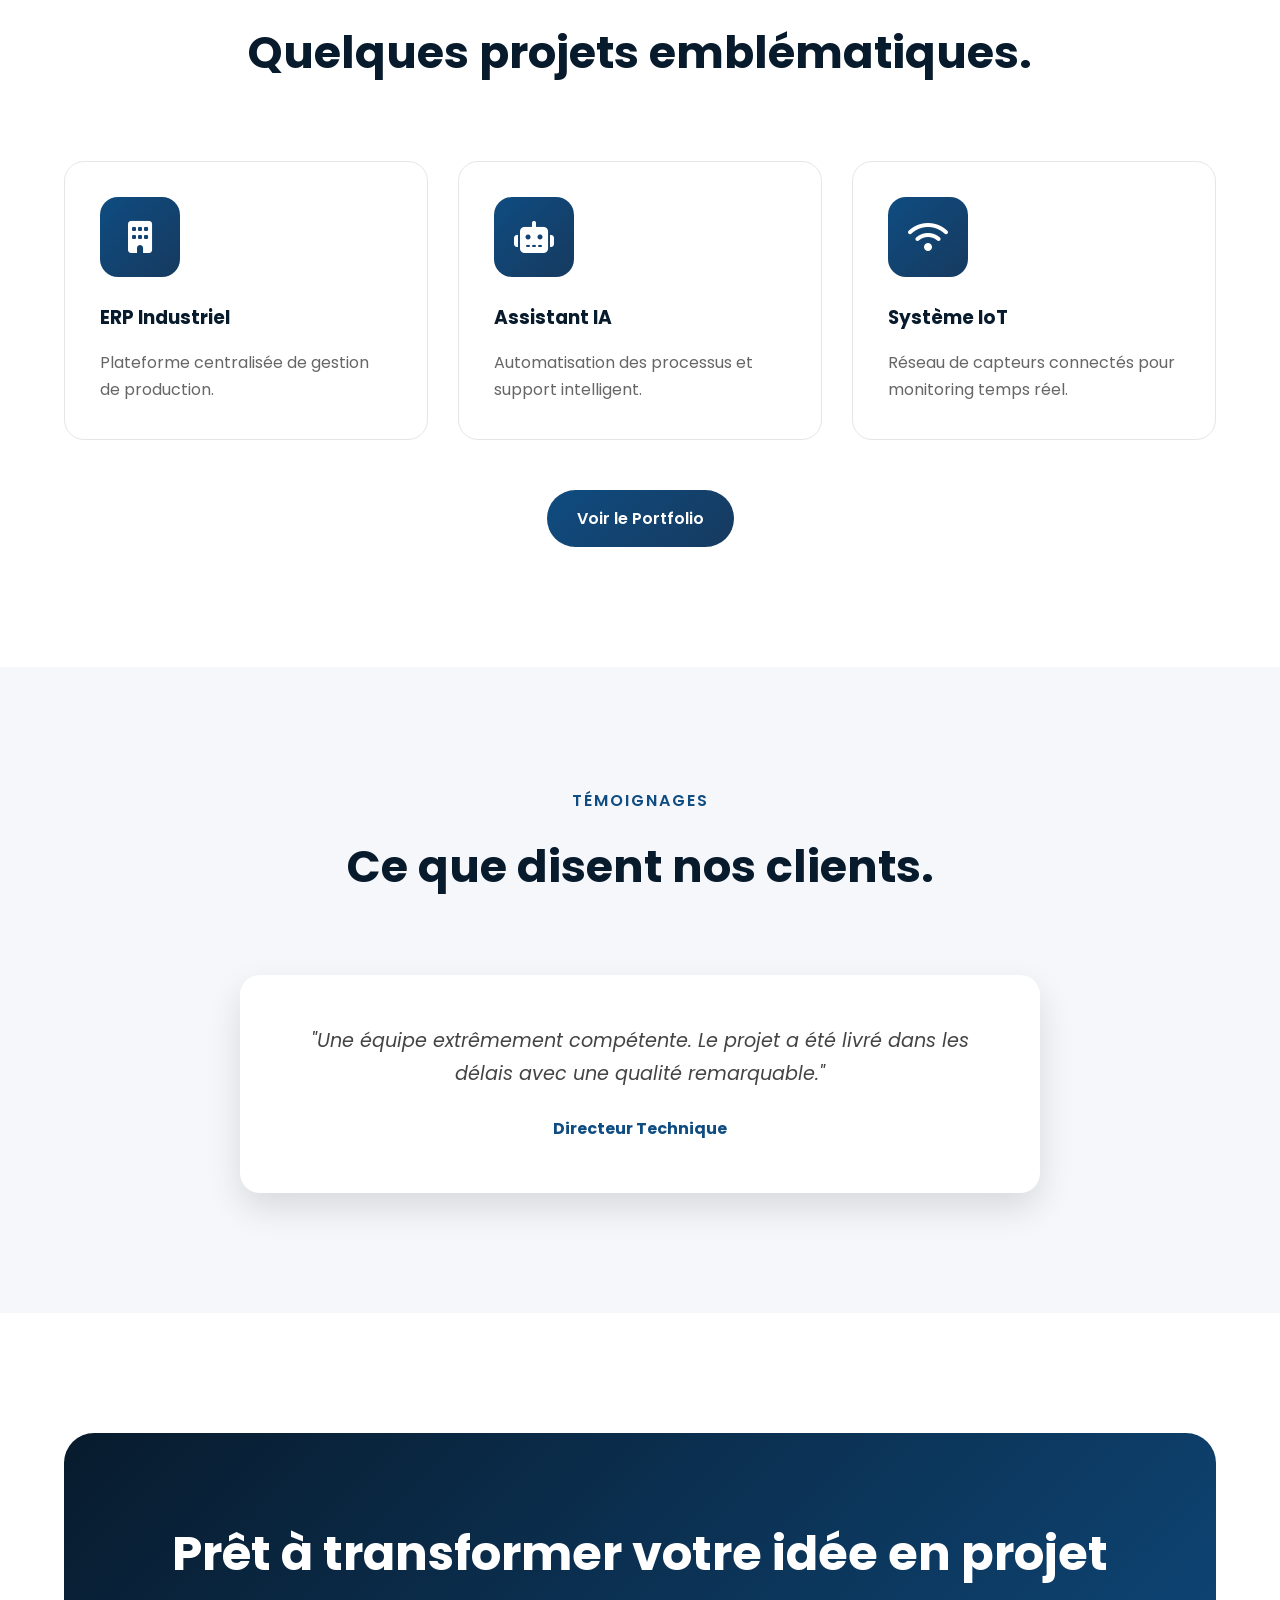
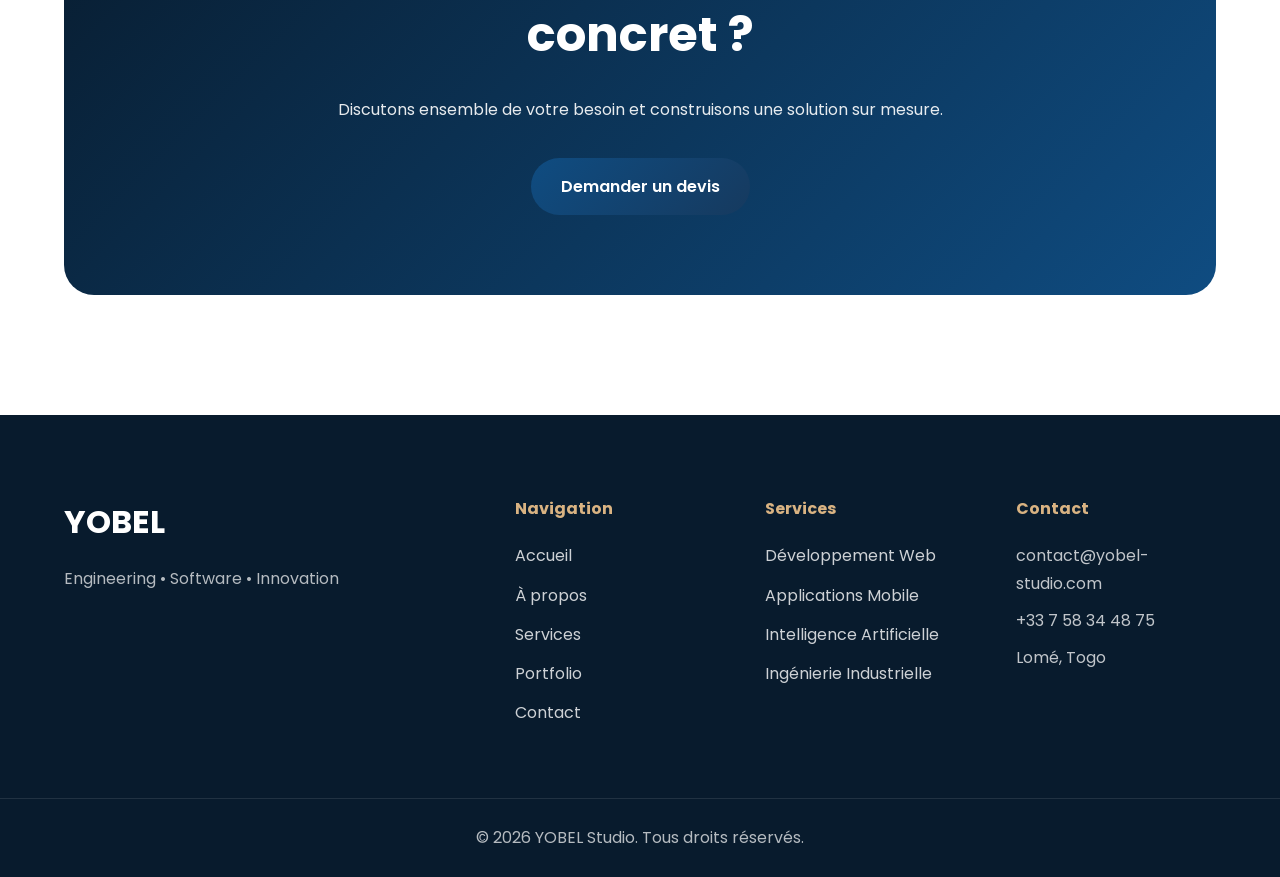
==== commit b9961431: "nouveau changement" ====
--- a/index.html
+++ b/index.html
@@ -102,6 +102,12 @@
 
                 </a>
 
+                <a href="html/certifications.html" class="nav-link">
+
+                    Certifications
+
+                </a>
+
                 <a href="html/portfolio.html" class="nav-link">
 
                     Portfolio
@@ -198,7 +204,7 @@
 
                         <h3 class="counter" data-target="50">
 
-                            0
+                            10
 
                         </h3>
 
@@ -214,7 +220,7 @@
 
                         <h3 class="counter" data-target="12">
 
-                            0
+                            07
 
                         </h3>
 
@@ -320,11 +326,21 @@
 
                 <div>Next.js</div>
 
+                <div>TypeScript</div>
+
                 <div>Flutter</div>
 
-                <div>Python</div>
-
-                <div>Docker</div>
+                <div>Html&CSS</div>
+
+                <div>Bootstrap</div>
+
+                <div>Postman</div>
+
+                <div>VsCode</div>
+
+                <div>Superbase</div>
+
+                <div>Firebase</div>
 
                 <div>AWS</div>
 
@@ -414,23 +430,22 @@
 
                 </div>
 
+                
                 <div class="expertise-card reveal">
 
-                    <i class="fa-solid fa-brain"></i>
+                    <i class="fa-solid fa-gears"></i>
 
                     <h3>
 
-                        Intelligence Artificielle
+                        Ingénierie Industrielle
 
                     </h3>
 
                     <p>
 
-                        Automatisation,
-
-                        Machine Learning
-
-                        et Vision IA.
+                        Études mécaniques,
+
+                        conception et prototypage.
 
                     </p>
 
@@ -438,36 +453,16 @@
 
                 <div class="expertise-card reveal">
 
-                    <i class="fa-solid fa-gears"></i>
+                    <i class="fa-solid fa-cube"></i>
 
                     <h3>
 
-                        Ingénierie Industrielle
+                        Modélisation 3D
 
                     </h3>
 
                     <p>
 
-                        Études mécaniques,
-
-                        conception et prototypage.
-
-                    </p>
-
-                </div>
-
-                <div class="expertise-card reveal">
-
-                    <i class="fa-solid fa-cube"></i>
-
-                    <h3>
-
-                        Modélisation 3D
-
-                    </h3>
-
-                    <p>
-
                         CAO avancée,
 
                         SolidWorks et rendus réalistes.
@@ -476,28 +471,7 @@
 
                 </div>
 
-                <div class="expertise-card reveal">
-
-                    <i class="fa-solid fa-shield-halved"></i>
-
-                    <h3>
-
-                        Cybersécurité
-
-                    </h3>
-
-                    <p>
-
-                        Protection,
-
-                        monitoring et audit
-
-                        des infrastructures.
-
-                    </p>
-
-                </div>
-
+                
             </div>
 
         </div>
@@ -752,7 +726,7 @@
 
                 <div class="stat-box reveal">
 
-                    <h3 class="counter" data-target="50">0</h3>
+                    <h3 class="counter" data-target="50">10</h3>
 
                     <p>Projets Livrés</p>
 
@@ -760,7 +734,7 @@
 
                 <div class="stat-box reveal">
 
-                    <h3 class="counter" data-target="98">0</h3>
+                    <h3 class="counter" data-target="98">95</h3>
 
                     <p>% Satisfaction Client</p>
 
@@ -768,7 +742,7 @@
 
                 <div class="stat-box reveal">
 
-                    <h3 class="counter" data-target="12">0</h3>
+                    <h3 class="counter" data-target="12">07</h3>
 
                     <p>Technologies Clés</p>
 
@@ -776,7 +750,7 @@
 
                 <div class="stat-box reveal">
 
-                    <h3 class="counter" data-target="5">0</h3>
+                    <h3 class="counter" data-target="5">02</h3>
 
                     <p>Pays Accompagnés</p>
 
--- a/css/style.css
+++ b/css/style.css
@@ -2293,6 +2293,196 @@
 
 }
 
+/* Portfolio Link Styles */
+
+.portfolio-img {
+
+    position: relative;
+
+    overflow: hidden;
+
+    background-size: cover;
+
+    background-position: center;
+
+}
+
+.portfolio-img img {
+
+    width: 100%;
+
+    height: 100%;
+
+    object-fit: cover;
+
+    transition: transform 0.4s ease;
+
+}
+
+.portfolio-card:hover .portfolio-img img {
+
+    transform: scale(1.05);
+
+}
+
+.portfolio-link {
+
+    display: inline-flex;
+
+    align-items: center;
+
+    gap: 8px;
+
+    color: var(--primary-blue);
+
+    font-weight: 600;
+
+    margin-top: 12px;
+
+    transition: all 0.3s ease;
+
+}
+
+.portfolio-link:hover {
+
+    gap: 12px;
+
+    color: var(--secondary-blue);
+
+}
+
+.portfolio-link i {
+
+    font-size: 0.8rem;
+
+    transition: transform 0.3s ease;
+
+}
+
+.portfolio-link:hover i {
+
+    transform: translateX(3px);
+
+}
+
+/* Certifications Styles */
+
+.certifications-year {
+
+    margin-bottom: 60px;
+
+}
+
+.year-title {
+
+    font-size: 2rem;
+
+    color: var(--primary-blue);
+
+    margin-bottom: 30px;
+
+    padding-bottom: 15px;
+
+    border-bottom: 3px solid var(--beige);
+
+    display: inline-block;
+
+}
+
+.certifications-grid {
+
+    display: grid;
+
+    grid-template-columns: repeat(auto-fit, minmax(280px, 1fr));
+
+    gap: 30px;
+
+}
+
+.certification-card {
+
+    background: white;
+
+    border-radius: 20px;
+
+    overflow: hidden;
+
+    border: 1px solid var(--border);
+
+    transition: all 0.4s ease;
+
+}
+
+.certification-card:hover {
+
+    transform: translateY(-10px);
+
+    box-shadow: var(--shadow-lg);
+
+}
+
+.cert-image {
+
+    width: 100%;
+
+    height: 220px;
+
+    overflow: hidden;
+
+    background: linear-gradient(135deg, var(--primary-blue), #1d6fa5);
+
+    display: flex;
+
+    align-items: center;
+
+    justify-content: center;
+
+}
+
+.cert-image img {
+
+    width: 100%;
+
+    height: 100%;
+
+    object-fit: cover;
+
+    transition: transform 0.4s ease;
+
+}
+
+.certification-card:hover .cert-image img {
+
+    transform: scale(1.05);
+
+}
+
+.cert-info {
+
+    padding: 25px;
+
+}
+
+.cert-info h4 {
+
+    color: var(--primary-blue);
+
+    margin-bottom: 10px;
+
+    font-size: 1.1rem;
+
+}
+
+.cert-info p {
+
+    color: var(--black);
+
+    font-size: 0.95rem;
+
+    line-height: 1.6;
+
+}
+
 /* =======================================================
 
    RESPONSIVE TABLET (<= 1024px)
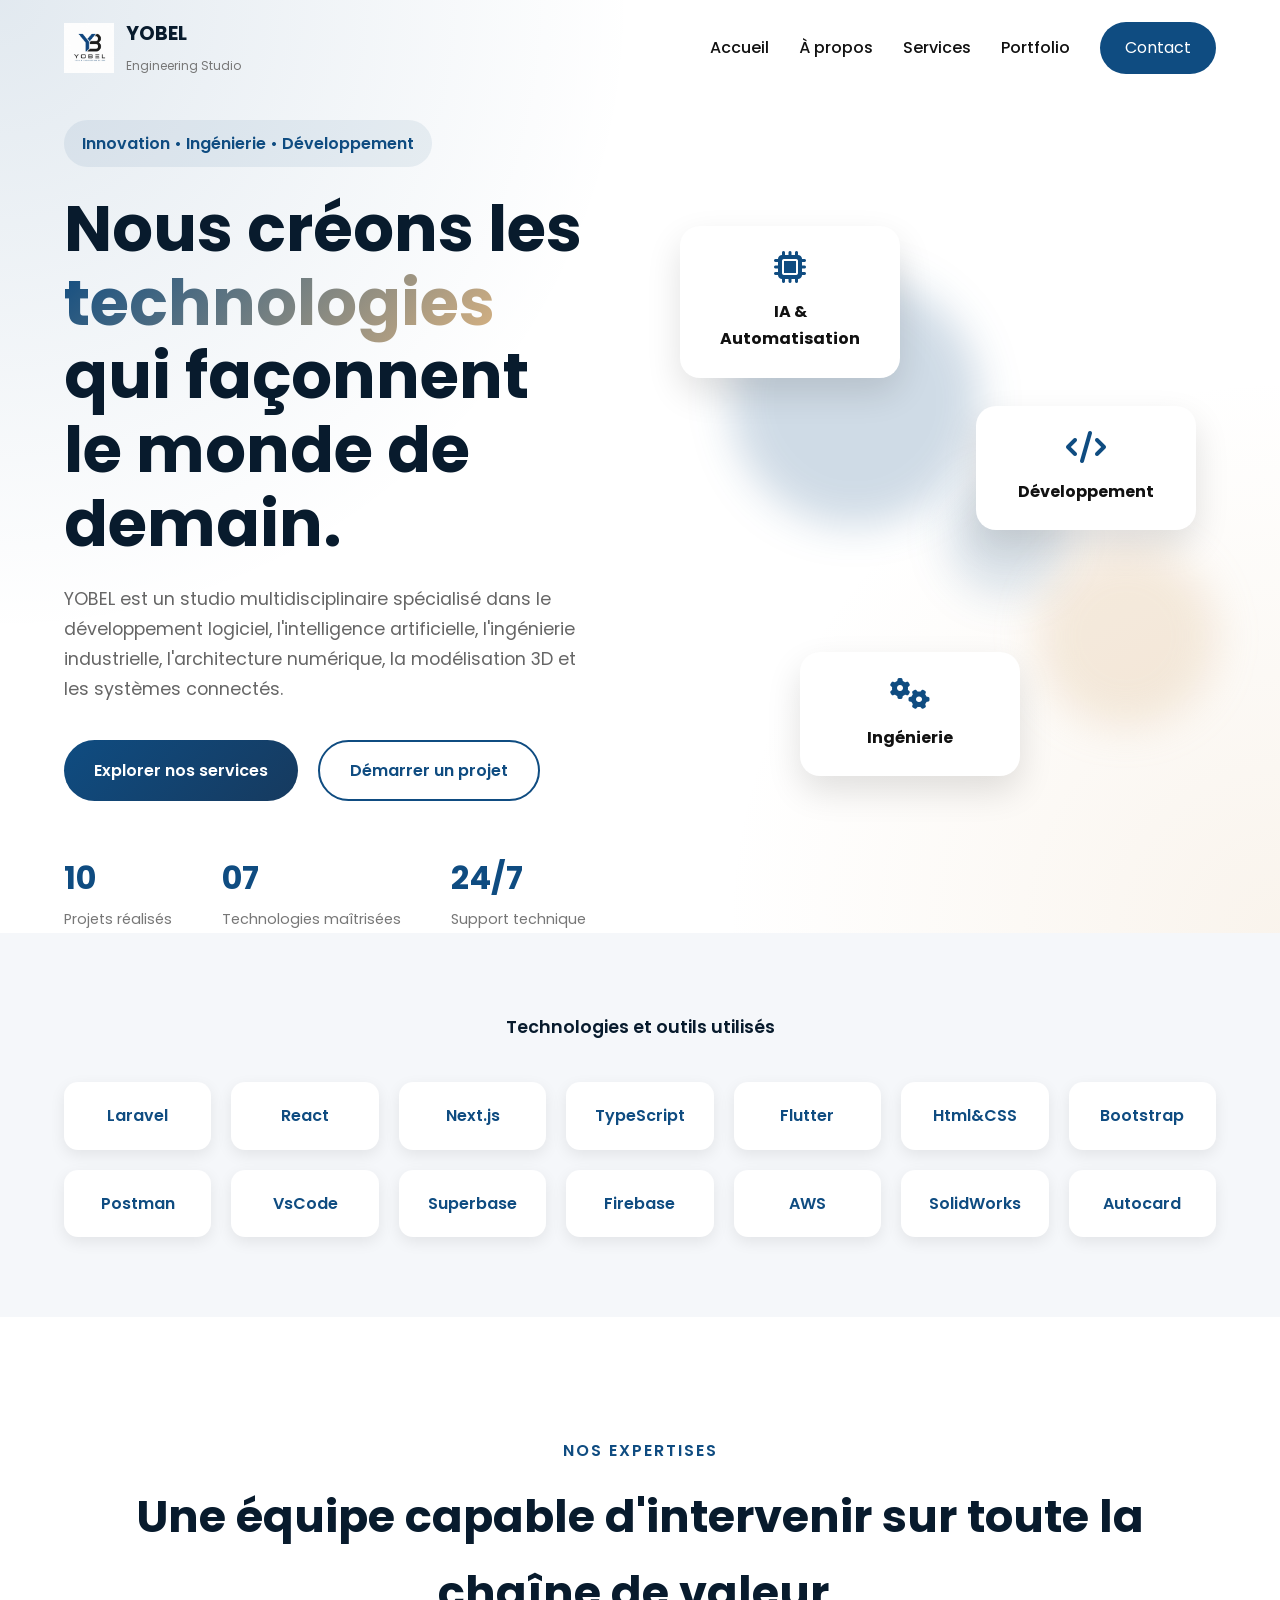
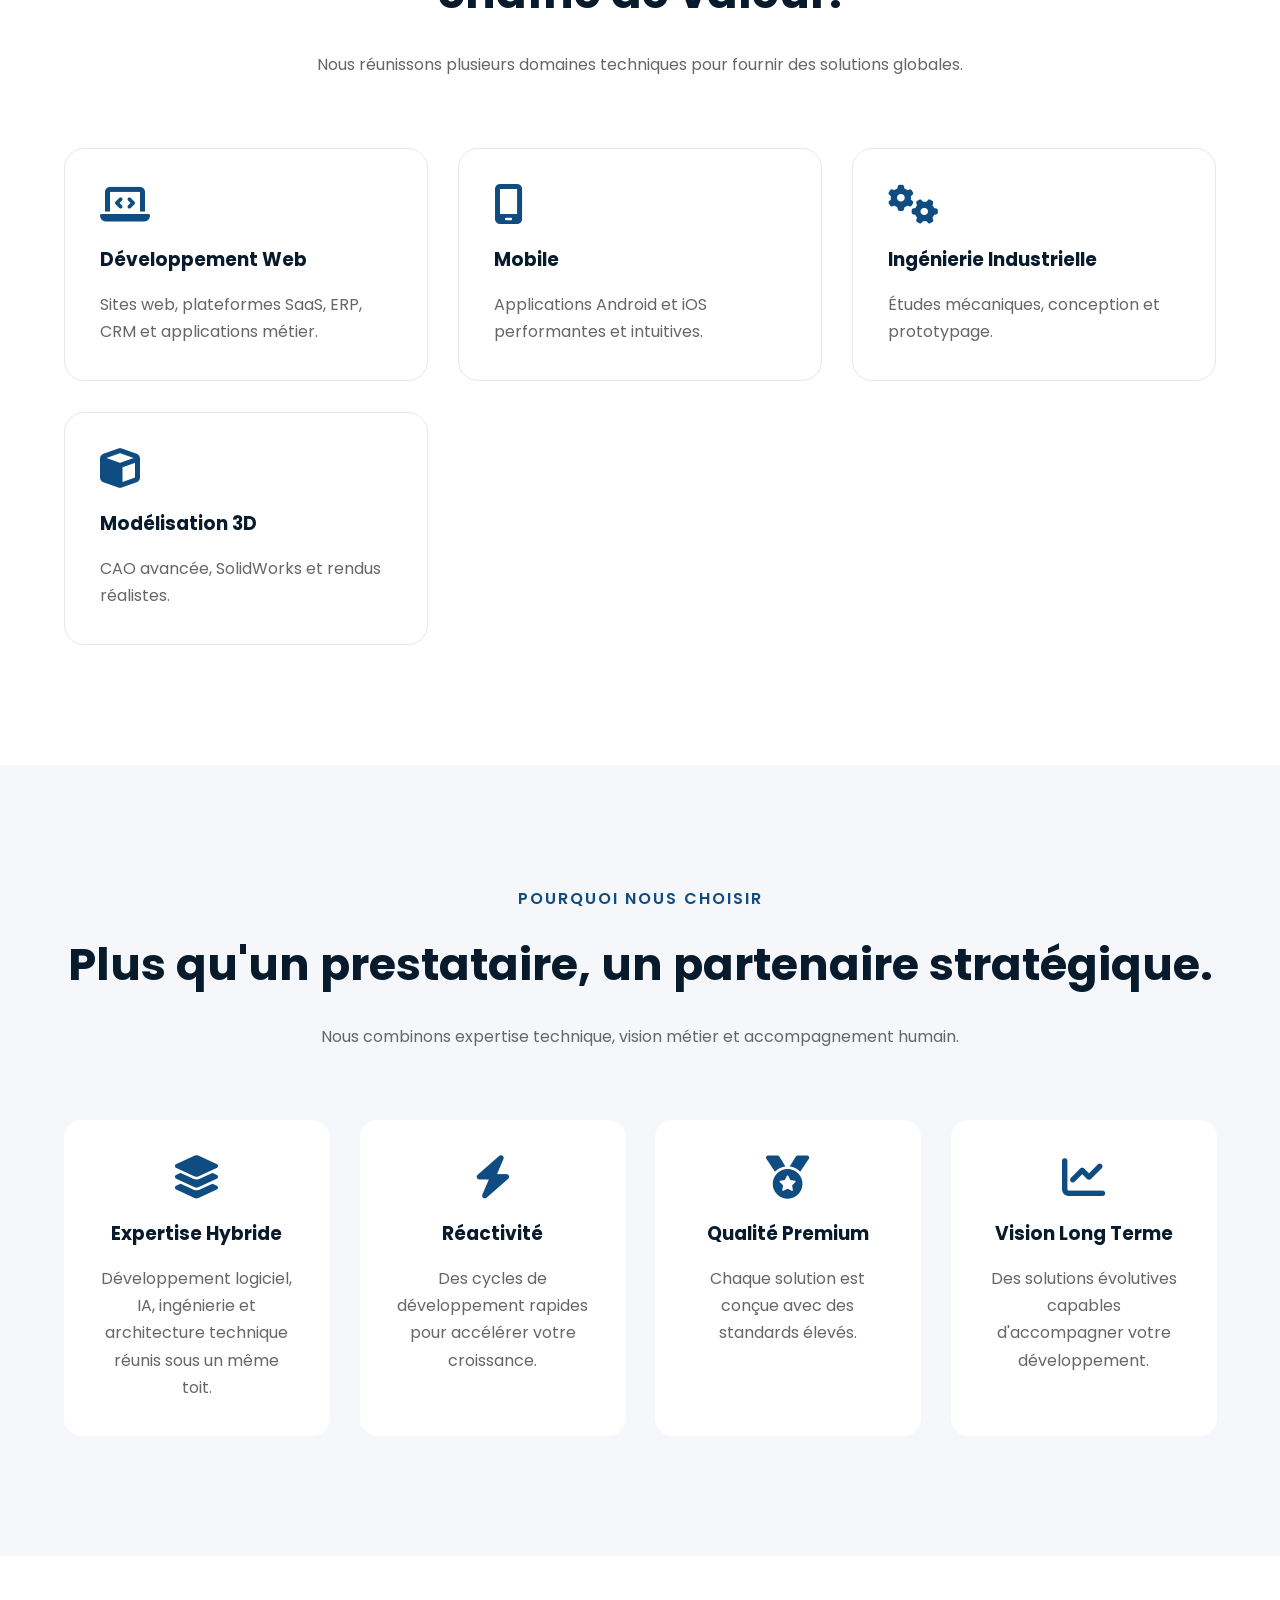
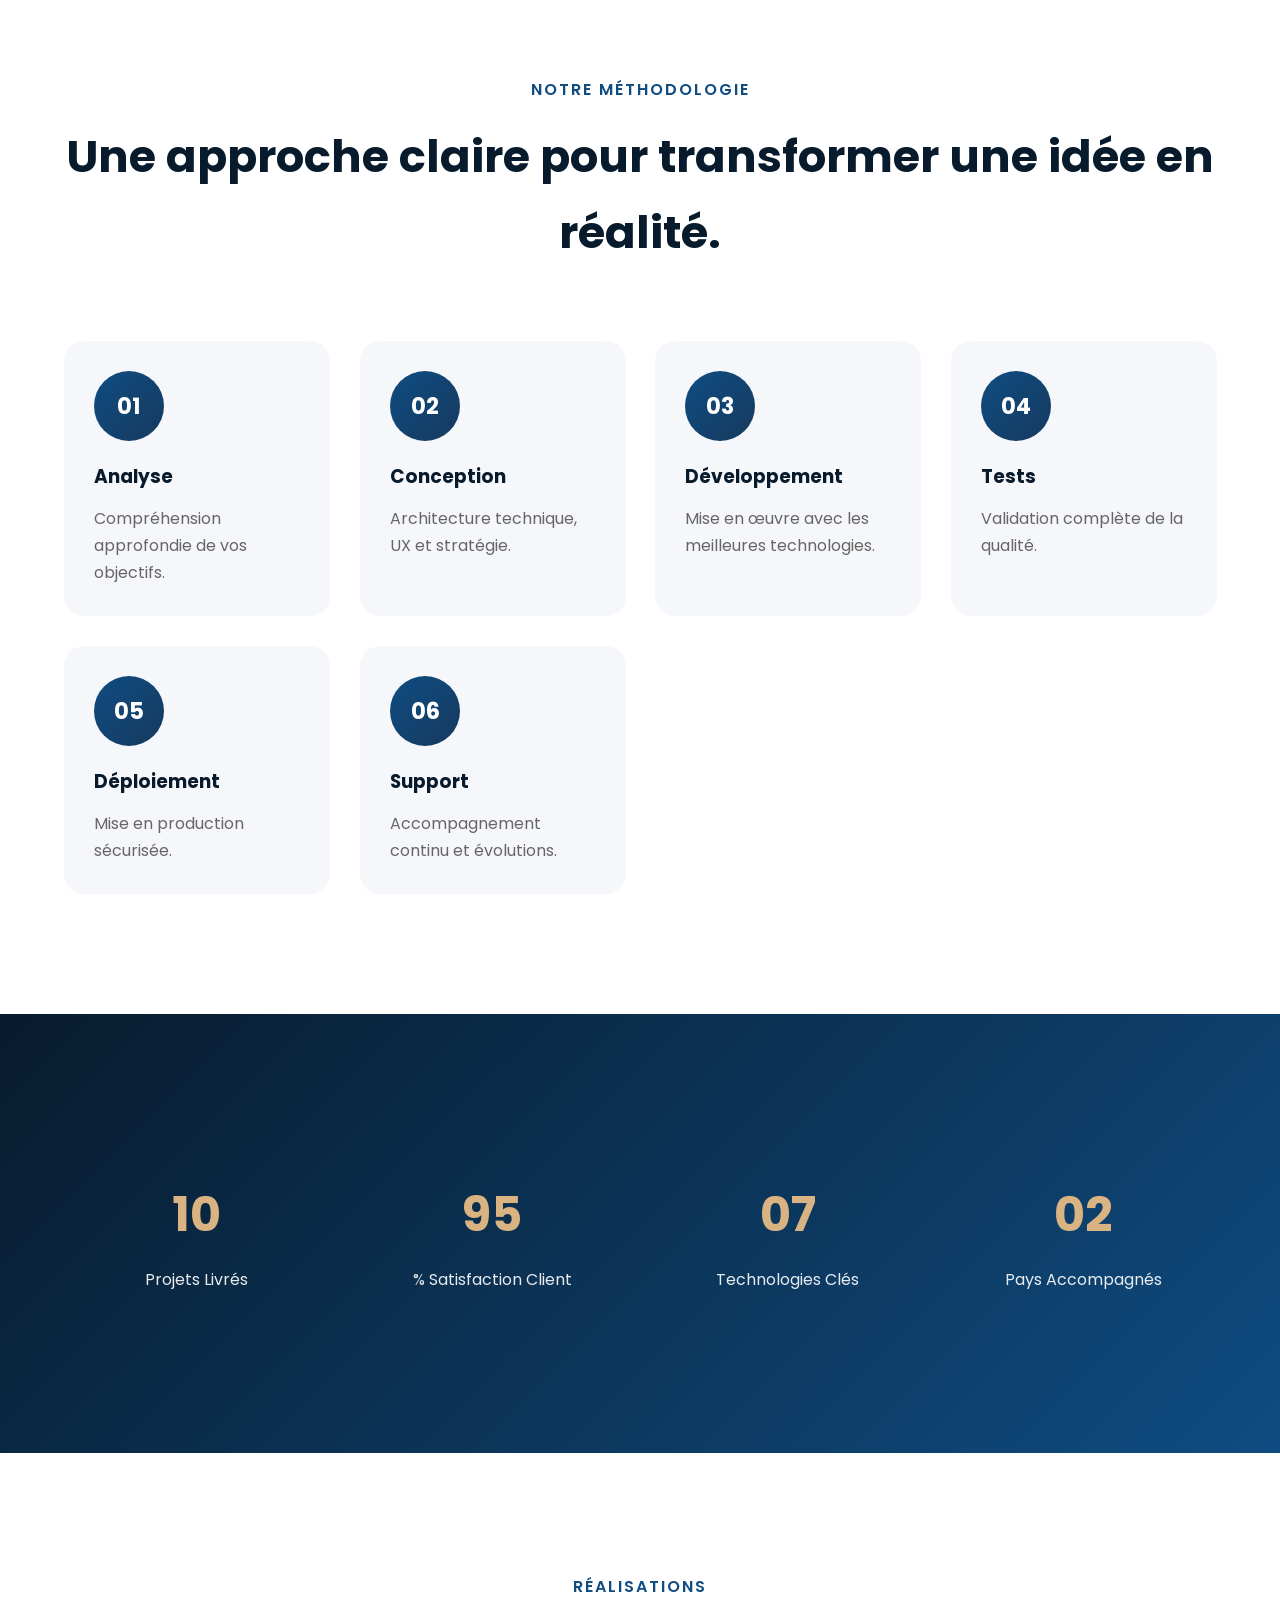
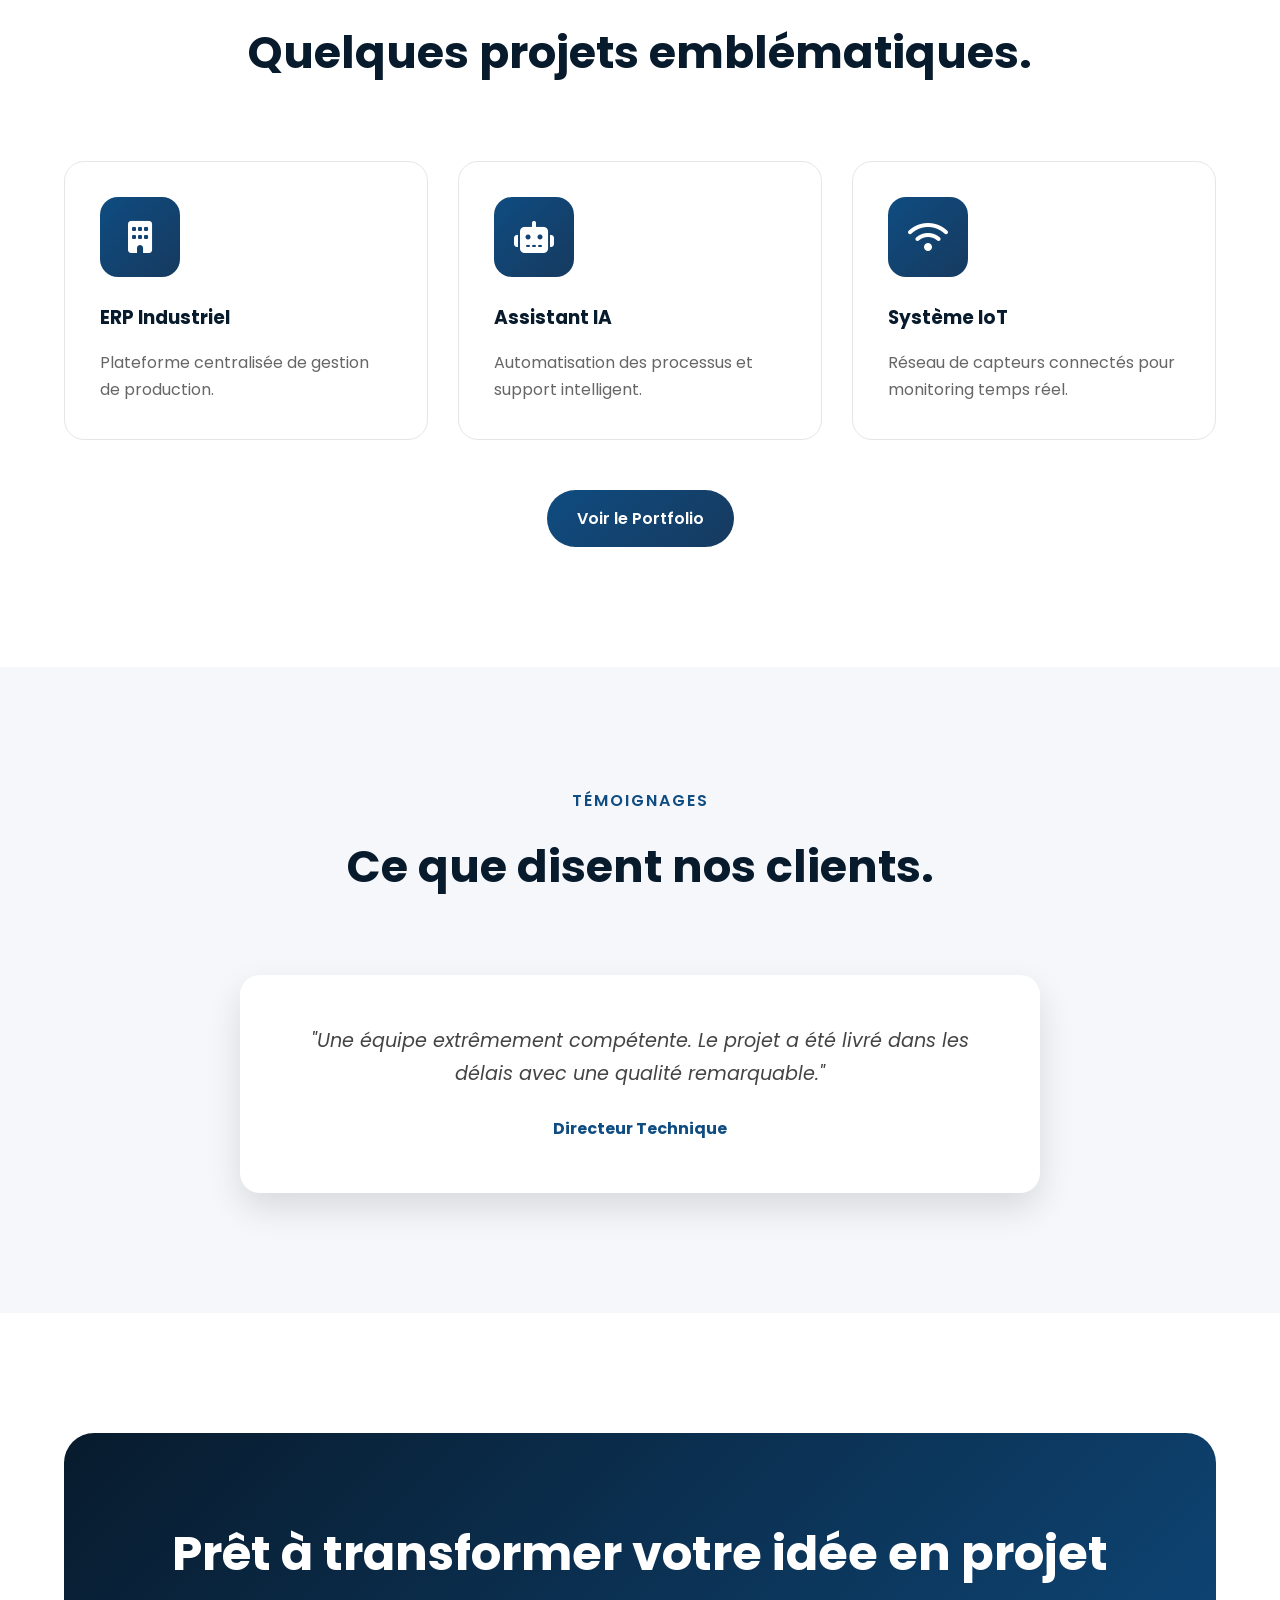
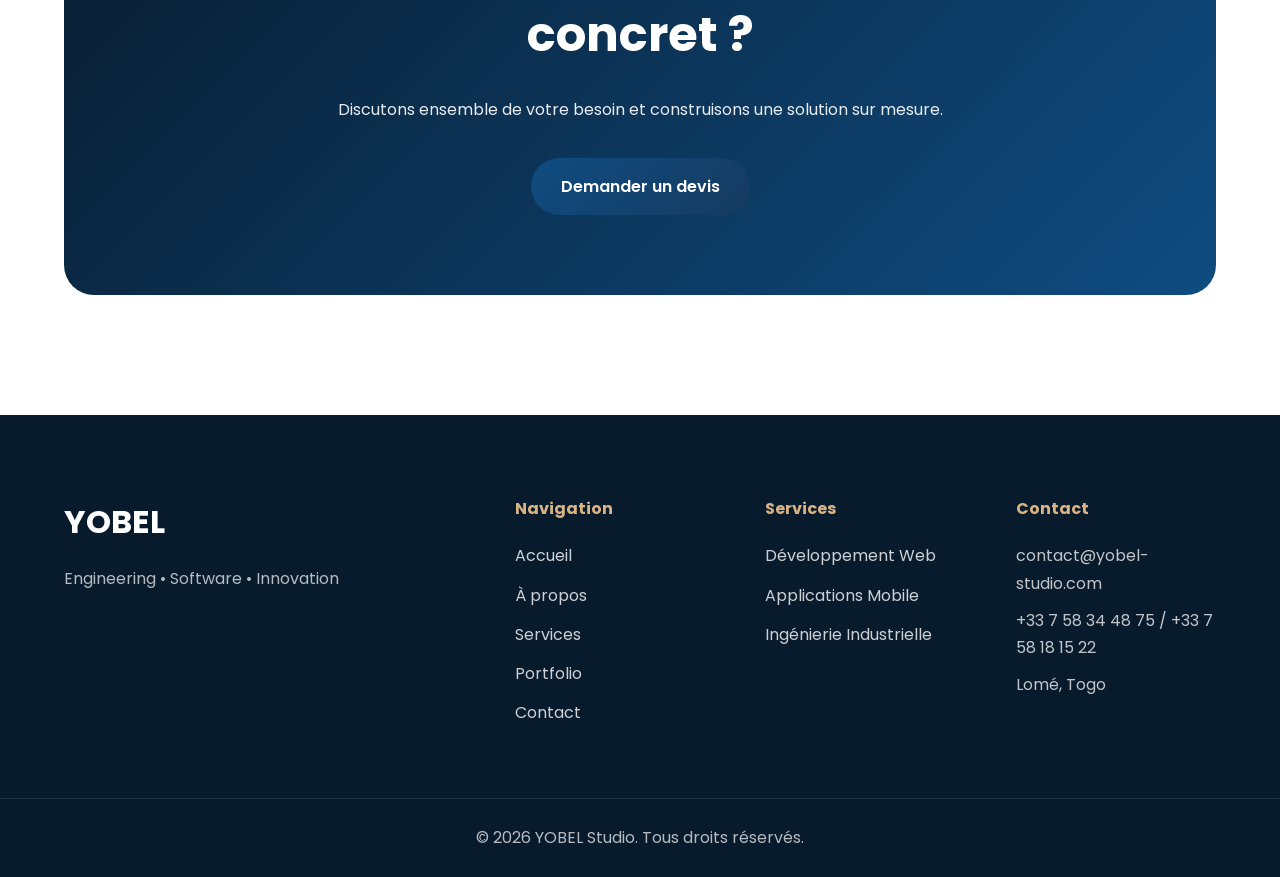
==== commit 062960f0: "commit" ====
--- a/index.html
+++ b/index.html
@@ -102,24 +102,24 @@
 
                 </a>
 
-                <a href="html/certifications.html" class="nav-link">
-
-                    Certifications
+                <!-- <a href="html/certifications.html" class="nav-link"> -->
+
+                   <!-- Certifications -->
+
+                <!--</a> -->
+
+                <a href="html/portfolio.html" class="nav-link">
+
+                    Portfolio
 
                 </a>
 
-                <a href="html/portfolio.html" class="nav-link">
-
-                    Portfolio
+                <a href="html/contact.html" class="btn-nav">
+
+                    Contact
 
                 </a>
 
-                <a href="html/contact.html" class="btn-nav">
-
-                    Contact
-
-                </a>
-
             </nav>
 
             <div class="menu-toggle" id="mobile-menu">
@@ -346,6 +346,7 @@
 
                 <div>SolidWorks</div>
 
+                <div>Autocard</div>
             </div>
 
         </div>
@@ -1034,8 +1035,6 @@
 
                 <a href="#">Applications Mobile</a>
 
-                <a href="#">Intelligence Artificielle</a>
-
                 <a href="#">Ingénierie Industrielle</a>
 
             </div>
@@ -1046,7 +1045,7 @@
 
                 <p>contact@yobel-studio.com</p>
 
-                <p>+33 7 58 34 48 75</p>
+                <p>+33 7 58 34 48 75 / +33 7 58 18 15 22</p>
 
                 <p>Lomé, Togo</p>
 
--- a/css/style.css
+++ b/css/style.css
@@ -431,6 +431,8 @@
 
     cursor:pointer;
 
+    padding:10px;
+
 }
 
 .menu-toggle span{
@@ -441,2386 +443,2737 @@
 
     background:var(--dark-blue);
 
+    transition:.4s cubic-bezier(0.68, -0.55, 0.265, 1.55);
+
+    transform-origin:center;
+
+    border-radius:2px;
+
+}
+
+/* =========================
+
+   BUTTONS
+
+========================= */
+
+.btn{
+
+    display:inline-flex;
+
+    align-items:center;
+
+    justify-content:center;
+
+    gap:10px;
+
+    padding:15px 30px;
+
+    border-radius:50px;
+
+    font-weight:600;
+
+    transition:.4s;
+
+    position:relative;
+
+    overflow:hidden;
+
+}
+
+.btn::before{
+
+    content:'';
+
+    position:absolute;
+
+    top:0;
+
+    left:-100%;
+
+    width:100%;
+
+    height:100%;
+
+    background:rgba(255,255,255,.15);
+
+    transition:.5s;
+
+}
+
+.btn:hover::before{
+
+    left:100%;
+
+}
+
+.btn-primary{
+
+    background:linear-gradient(
+
+    135deg,
+
+    var(--primary-blue),
+
+    var(--secondary-blue)
+
+    );
+
+    color:white;
+
+}
+
+.btn-primary:hover{
+
+    transform:translateY(-4px);
+
+    box-shadow:var(--shadow-lg);
+
+}
+
+.btn-secondary{
+
+    border:2px solid var(--primary-blue);
+
+    color:var(--primary-blue);
+
+    background:white;
+
+}
+
+.btn-secondary:hover{
+
+    background:var(--primary-blue);
+
+    color:white;
+
+}
+
+/* =========================
+
+   HERO SECTION
+
+========================= */
+
+.hero{
+
+    min-height:100vh;
+
+    display:flex;
+
+    align-items:center;
+
+    position:relative;
+
+    overflow:hidden;
+
+    padding-top:120px;
+
+}
+
+.hero-bg{
+
+    position:absolute;
+
+    inset:0;
+
+    background:
+
+    radial-gradient(circle at top left,
+
+    rgba(15,76,129,.12),
+
+    transparent 40%),
+
+    radial-gradient(circle at bottom right,
+
+    rgba(217,179,130,.15),
+
+    transparent 35%);
+
+}
+
+.hero-container{
+
+    display:grid;
+
+    grid-template-columns:1fr 1fr;
+
+    gap:80px;
+
+    align-items:center;
+
+}
+
+.hero-badge{
+
+    display:inline-block;
+
+    padding:10px 18px;
+
+    border-radius:30px;
+
+    background:rgba(15,76,129,.08);
+
+    color:var(--primary-blue);
+
+    font-weight:600;
+
+    margin-bottom:25px;
+
+}
+
+.hero-content h1{
+
+    font-size:4rem;
+
+    line-height:1.15;
+
+    margin-bottom:25px;
+
+    color:var(--dark-blue);
+
+}
+
+.gradient-text{
+
+    background:linear-gradient(
+
+    135deg,
+
+    var(--primary-blue),
+
+    var(--beige)
+
+    );
+
+    -webkit-background-clip:text;
+
+    -webkit-text-fill-color:transparent;
+
+}
+
+.hero-content p{
+
+    font-size:1.1rem;
+
+    color:#666;
+
+    margin-bottom:35px;
+
+}
+
+.hero-buttons{
+
+    display:flex;
+
+    gap:20px;
+
+    margin-bottom:50px;
+
+}
+
+.hero-stats{
+
+    display:flex;
+
+    gap:50px;
+
+}
+
+.hero-stat h3{
+
+    font-size:2rem;
+
+    color:var(--primary-blue);
+
+}
+
+.hero-stat span{
+
+    color:#777;
+
+    font-size:.9rem;
+
+}
+
+/* =========================
+
+   HERO VISUAL
+
+========================= */
+
+.hero-visual{
+
+    position:relative;
+
+    height:600px;
+
+}
+
+.orb{
+
+    position:absolute;
+
+    border-radius:50%;
+
+    filter:blur(20px);
+
+}
+
+.orb-1{
+
+    width:250px;
+
+    height:250px;
+
+    background:rgba(15,76,129,.2);
+
+    top:50px;
+
+    left:50px;
+
+    animation:float 6s infinite;
+
+}
+
+.orb-2{
+
+    width:180px;
+
+    height:180px;
+
+    background:rgba(217,179,130,.25);
+
+    right:0;
+
+    bottom:100px;
+
+    animation:float 8s infinite;
+
+}
+
+.orb-3{
+
+    width:120px;
+
+    height:120px;
+
+    background:rgba(15,76,129,.15);
+
+    top:250px;
+
+    right:150px;
+
+    animation:float 5s infinite;
+
+}
+
+.tech-card{
+
+    position:absolute;
+
+    width:220px;
+
+    background:white;
+
+    border-radius:20px;
+
+    padding:25px;
+
+    box-shadow:var(--shadow-md);
+
+    text-align:center;
+
+    animation:float 4s infinite;
+
+}
+
+.tech-card i{
+
+    font-size:2rem;
+
+    color:var(--primary-blue);
+
+    margin-bottom:15px;
+
+}
+
+.tech-card h3{
+
+    font-size:1rem;
+
+}
+
+.card-2{
+
+    right:20px;
+
+    top:180px;
+
+}
+
+.card-3{
+
+    left:120px;
+
+    bottom:50px;
+
+}
+
+@keyframes float{
+
+    0%{
+
+        transform:translateY(0);
+
+    }
+
+    50%{
+
+        transform:translateY(-20px);
+
+    }
+
+    100%{
+
+        transform:translateY(0);
+
+    }
+
+}
+
+/* =========================
+
+   REVEAL ANIMATION
+
+========================= */
+
+.reveal{
+
+    opacity:0;
+
+    transform:translateY(60px);
+
+    transition:1s ease;
+
+}
+
+.reveal.active{
+
+    opacity:1;
+
+    transform:translateY(0);
+
+}
+
+/* =======================================================
+
+   PARTNERS / TECHNOLOGIES
+
+======================================================= */
+
+.partners{
+
+    padding:80px 0;
+
+    background:var(--gray);
+
+}
+
+.partners p{
+
+    text-align:center;
+
+    font-size:1.1rem;
+
+    font-weight:600;
+
+    color:var(--dark-blue);
+
+    margin-bottom:40px;
+
+}
+
+.partners-grid{
+
+    display:grid;
+
+    grid-template-columns:repeat(auto-fit,minmax(140px,1fr));
+
+    gap:20px;
+
+}
+
+.partners-grid div{
+
+    background:white;
+
+    padding:20px;
+
+    border-radius:14px;
+
+    text-align:center;
+
+    font-weight:600;
+
+    color:var(--primary-blue);
+
+    box-shadow:var(--shadow-sm);
+
+    transition:var(--transition);
+
+}
+
+.partners-grid div:hover{
+
+    transform:translateY(-8px);
+
+    box-shadow:var(--shadow-md);
+
+}
+
+/* =======================================================
+
+   SECTION TITLE
+
+======================================================= */
+
+.section-title{
+
+    text-align:center;
+
+    margin-bottom:70px;
+
+}
+
+.section-title span{
+
+    display:inline-block;
+
+    color:var(--primary-blue);
+
+    font-weight:600;
+
+    margin-bottom:15px;
+
+    text-transform:uppercase;
+
+    letter-spacing:2px;
+
+}
+
+.section-title h2{
+
+    font-size:2.8rem;
+
+    color:var(--dark-blue);
+
+    margin-bottom:20px;
+
+}
+
+.section-title p{
+
+    max-width:700px;
+
+    margin:auto;
+
+    color:#666;
+
+}
+
+/* =======================================================
+
+   EXPERTISES
+
+======================================================= */
+
+.expertise{
+
+    padding:120px 0;
+
+    background:white;
+
+}
+
+.expertise-grid{
+
+    display:grid;
+
+    grid-template-columns:repeat(auto-fit,minmax(280px,1fr));
+
+    gap:30px;
+
+}
+
+.expertise-card{
+
+    background:white;
+
+    padding:35px;
+
+    border-radius:20px;
+
+    border:1px solid var(--border);
+
+    transition:.4s;
+
+    position:relative;
+
+    overflow:hidden;
+
+}
+
+.expertise-card::before{
+
+    content:"";
+
+    position:absolute;
+
+    top:0;
+
+    left:0;
+
+    width:100%;
+
+    height:4px;
+
+    background:linear-gradient(
+
+    90deg,
+
+    var(--primary-blue),
+
+    var(--beige)
+
+    );
+
+    transform:scaleX(0);
+
+    transition:.4s;
+
+}
+
+.expertise-card:hover::before{
+
+    transform:scaleX(1);
+
+}
+
+.expertise-card:hover{
+
+    transform:translateY(-10px);
+
+    box-shadow:var(--shadow-lg);
+
+}
+
+.expertise-card i{
+
+    font-size:2.5rem;
+
+    color:var(--primary-blue);
+
+    margin-bottom:20px;
+
+}
+
+.expertise-card h3{
+
+    margin-bottom:15px;
+
+    color:var(--dark-blue);
+
+}
+
+.expertise-card p{
+
+    color:#666;
+
+}
+
+/* =======================================================
+
+   WHY YOBEL
+
+======================================================= */
+
+.why-yobel{
+
+    padding:120px 0;
+
+    background:var(--gray);
+
+}
+
+.why-grid{
+
+    display:grid;
+
+    grid-template-columns:repeat(auto-fit,minmax(260px,1fr));
+
+    gap:30px;
+
+}
+
+.why-card{
+
+    background:white;
+
+    padding:35px;
+
+    border-radius:18px;
+
+    text-align:center;
+
+    transition:.4s;
+
+}
+
+.why-card:hover{
+
+    transform:translateY(-12px);
+
+    box-shadow:var(--shadow-lg);
+
+}
+
+.why-card i{
+
+    font-size:2.7rem;
+
+    color:var(--primary-blue);
+
+    margin-bottom:20px;
+
+}
+
+.why-card h3{
+
+    margin-bottom:15px;
+
+    color:var(--dark-blue);
+
+}
+
+.why-card p{
+
+    color:#666;
+
+}
+
+/* =======================================================
+
+   PROCESS
+
+======================================================= */
+
+.process{
+
+    padding:120px 0;
+
+    background:white;
+
+}
+
+.timeline{
+
+    display:grid;
+
+    grid-template-columns:repeat(auto-fit,minmax(250px,1fr));
+
+    gap:30px;
+
+}
+
+.timeline-item{
+
+    background:var(--gray);
+
+    padding:30px;
+
+    border-radius:20px;
+
+    position:relative;
+
+    transition:.4s;
+
+}
+
+.timeline-item:hover{
+
+    transform:translateY(-10px);
+
+    background:white;
+
+    box-shadow:var(--shadow-md);
+
+}
+
+.timeline-number{
+
+    width:70px;
+
+    height:70px;
+
+    border-radius:50%;
+
+    background:linear-gradient(
+
+    135deg,
+
+    var(--primary-blue),
+
+    var(--secondary-blue)
+
+    );
+
+    color:white;
+
+    display:flex;
+
+    justify-content:center;
+
+    align-items:center;
+
+    font-size:1.4rem;
+
+    font-weight:700;
+
+    margin-bottom:20px;
+
+}
+
+.timeline-item h3{
+
+    margin-bottom:12px;
+
+    color:var(--dark-blue);
+
+}
+
+.timeline-item p{
+
+    color:#666;
+
+}
+
+/* =======================================================
+
+   STATS
+
+======================================================= */
+
+.stats-section{
+
+    padding:120px 0;
+
+    background:
+
+    linear-gradient(
+
+    135deg,
+
+    var(--dark-blue),
+
+    var(--primary-blue)
+
+    );
+
+    color:white;
+
+}
+
+.stats-grid{
+
+    display:grid;
+
+    grid-template-columns:repeat(auto-fit,minmax(220px,1fr));
+
+    gap:30px;
+
+}
+
+.stat-box{
+
+    text-align:center;
+
+    padding:40px 20px;
+
+}
+
+.stat-box h3{
+
+    font-size:3rem;
+
+    margin-bottom:10px;
+
+    color:var(--beige);
+
+}
+
+.stat-box p{
+
+    font-size:1rem;
+
+    opacity:.9;
+
+}
+
+/* =======================================================
+
+   PORTFOLIO PREVIEW (HOME PAGE SECTION)
+
+======================================================= */
+
+.portfolio-preview{
+
+    padding:120px 0;
+
+    background:white;
+
+}
+
+.portfolio-grid-home{
+
+    display:grid;
+
+    grid-template-columns:repeat(auto-fit,minmax(300px,1fr));
+
+    gap:30px;
+
+}
+
+.portfolio-card-home{
+
+    background:white;
+
+    border-radius:20px;
+
+    padding:35px;
+
+    border:1px solid var(--border);
+
+    transition:.4s;
+
+}
+
+.portfolio-card-home:hover{
+
+    transform:translateY(-12px);
+
+    box-shadow:var(--shadow-lg);
+
+}
+
+.portfolio-icon{
+
+    width:80px;
+
+    height:80px;
+
+    border-radius:18px;
+
+    background:
+
+    linear-gradient(
+
+    135deg,
+
+    var(--primary-blue),
+
+    var(--secondary-blue)
+
+    );
+
+    color:white;
+
+    display:flex;
+
+    justify-content:center;
+
+    align-items:center;
+
+    font-size:2rem;
+
+    margin-bottom:25px;
+
+}
+
+.portfolio-card-home h3{
+
+    margin-bottom:15px;
+
+    color:var(--dark-blue);
+
+}
+
+.portfolio-card-home p{
+
+    color:#666;
+
+}
+
+.center-btn{
+
+    text-align:center;
+
+    margin-top:50px;
+
+}
+
+/* =======================================================
+
+   TESTIMONIALS
+
+======================================================= */
+
+.testimonials{
+
+    padding:120px 0;
+
+    background:var(--gray);
+
+}
+
+.testimonial-slider{
+
+    max-width:800px;
+
+    margin:auto;
+
+    text-align:center;
+
+    position:relative;
+
+}
+
+.testimonial{
+
+    display:none;
+
+    background:white;
+
+    padding:50px;
+
+    border-radius:20px;
+
+    box-shadow:var(--shadow-md);
+
+}
+
+.testimonial.active{
+
+    display:block;
+
+    animation:fadeIn .7s ease;
+
+}
+
+.testimonial p{
+
+    font-size:1.2rem;
+
+    color:#444;
+
+    margin-bottom:25px;
+
+    font-style:italic;
+
+}
+
+.testimonial h4{
+
+    color:var(--primary-blue);
+
+}
+
+@keyframes fadeIn{
+
+    from{
+
+        opacity:0;
+
+        transform:translateY(20px);
+
+    }
+
+    to{
+
+        opacity:1;
+
+        transform:translateY(0);
+
+    }
+
+}
+
+/* =======================================================
+
+   CTA
+
+======================================================= */
+
+.cta-section{
+
+    padding:120px 0;
+
+    text-align:center;
+
+}
+
+.cta-box{
+
+    background:
+
+    linear-gradient(
+
+    135deg,
+
+    var(--dark-blue),
+
+    var(--primary-blue)
+
+    );
+
+    padding:80px;
+
+    border-radius:30px;
+
+    text-align:center;
+
+    color:white;
+
+}
+
+.cta-box h2{
+
+    font-size:3rem;
+
+    margin-bottom:20px;
+
+}
+
+.cta-box p{
+
+    max-width:700px;
+
+    margin:auto;
+
+    margin-bottom:35px;
+
+    opacity:.9;
+
+}
+
+.cta-actions{
+
+    margin-top:30px;
+
+    display:flex;
+
+    justify-content:center;
+
+    gap:20px;
+
+}
+
+/* =======================================================
+
+   FOOTER
+
+======================================================= */
+
+footer{
+
+    background:var(--dark-blue);
+
+    color:white;
+
+    padding-top:80px;
+
+}
+
+.footer-container{
+
+    display:grid;
+
+    grid-template-columns:
+
+    2fr
+
+    1fr
+
+    1fr
+
+    1fr;
+
+    gap:50px;
+
+}
+
+.footer-brand h2{
+
+    color:white;
+
+    margin-bottom:15px;
+
+    font-size:2rem;
+
+}
+
+.footer-brand p{
+
+    color:rgba(255,255,255,.7);
+
+}
+
+.footer-links h4{
+
+    margin-bottom:20px;
+
+    color:var(--beige);
+
+}
+
+.footer-links a{
+
+    display:block;
+
+    color:rgba(255,255,255,.8);
+
+    margin-bottom:12px;
+
     transition:.3s;
 
 }
 
-/* =========================
-
-   BUTTONS
-
-========================= */
-
-.btn{
+.footer-links a:hover{
+
+    color:var(--beige);
+
+    padding-left:5px;
+
+}
+
+.footer-links p{
+
+    color:rgba(255,255,255,.75);
+
+    margin-bottom:10px;
+
+}
+
+.footer-bottom{
+
+    text-align:center;
+
+    margin-top:60px;
+
+    border-top:1px solid rgba(255,255,255,.1);
+
+    padding:25px;
+
+    color:rgba(255,255,255,.7);
+
+}
+
+/* =======================================================
+
+   PAGE HEADER (ABOUT / SERVICES / PORTFOLIO / CONTACT)
+
+======================================================= */
+
+.page-header-section{
+
+    padding:180px 0 80px;
+
+    background:
+
+    linear-gradient(
+
+    135deg,
+
+    var(--dark-blue),
+
+    var(--primary-blue)
+
+    );
+
+    color:white;
+
+    text-align:center;
+
+    position:relative;
+
+    overflow:hidden;
+
+}
+
+.page-header-section::before{
+
+    content:"";
+
+    position:absolute;
+
+    width:300px;
+
+    height:300px;
+
+    background:rgba(217,179,130,.2);
+
+    top:-100px;
+
+    right:-100px;
+
+    border-radius:50%;
+
+    filter:blur(50px);
+
+}
+
+.page-header-section h2{
+
+    font-size:3rem;
+
+    margin-top:15px;
+
+}
+
+.section-subtitle{
+
+    color:var(--beige);
+
+    font-weight:600;
+
+    letter-spacing:2px;
+
+    text-transform:uppercase;
+
+}
+
+.line{
+
+    width:80px;
+
+    height:3px;
+
+    background:var(--beige);
+
+    margin:20px auto 0;
+
+}
+
+.page-header-sub{
+
+    max-width:560px;
+
+    margin:14px auto 0;
+
+    color:rgba(255,255,255,.8);
+
+    font-size:.95rem;
+
+}
+
+/* =======================================================
+
+   CONTENT SECTION (ABOUT / SERVICES / CERTIFICATIONS /
+   PORTFOLIO / CONTACT — generic wrapper used right below
+   .page-header-section on every secondary page)
+
+======================================================= */
+
+.content-section{
+
+    padding:80px 0 120px;
+
+}
+
+/* =======================================================
+
+   ABOUT PAGE
+
+======================================================= */
+
+.about-grid{
+
+    display:grid;
+
+    grid-template-columns:2fr 1fr;
+
+    gap:60px;
+
+    align-items:start;
+
+}
+
+.about-block h3{
+
+    font-size:2rem;
+
+    margin-bottom:20px;
+
+    color:var(--dark-blue);
+
+}
+
+.about-block p{
+
+    color:#666;
+
+    margin-bottom:15px;
+
+}
+
+.stats-side{
+
+    display:grid;
+
+    gap:20px;
+
+}
+
+.stat-card{
+
+    background:white;
+
+    border:1px solid var(--border);
+
+    padding:25px;
+
+    border-radius:18px;
+
+    text-align:center;
+
+    transition:.4s;
+
+}
+
+.stat-card:hover{
+
+    transform:translateY(-8px);
+
+    box-shadow:var(--shadow-md);
+
+}
+
+.stat-num{
+
+    font-size:2rem;
+
+    font-weight:700;
+
+    color:var(--primary-blue);
+
+}
+
+/* =======================================================
+
+   TEAM CARDS
+
+======================================================= */
+
+.team-grid{
+
+    display:grid;
+
+    grid-template-columns:repeat(auto-fit,minmax(280px,1fr));
+
+    gap:30px;
+
+}
+
+.team-card{
+
+    background:var(--gray);
+
+    padding:30px;
+
+    border-radius:20px;
+
+    text-align:center;
+
+    transition:.4s;
+
+    border:1px solid var(--border);
+
+}
+
+.team-card:hover{
+
+    transform:translateY(-10px);
+
+    box-shadow:var(--shadow-lg);
+
+}
+
+.team-avatar{
+
+    width:80px;
+
+    height:80px;
+
+    border-radius:50%;
+
+    margin:auto;
+
+    background:linear-gradient(
+
+    135deg,
+
+    var(--primary-blue),
+
+    var(--beige)
+
+    );
+
+    display:flex;
+
+    align-items:center;
+
+    justify-content:center;
+
+    font-size:2rem;
+
+    color:white;
+
+    margin-bottom:20px;
+
+}
+
+/* =======================================================
+
+   SERVICES PAGE
+
+======================================================= */
+
+.services-modern-grid{
+
+    display:grid;
+
+    grid-template-columns:repeat(auto-fit,minmax(300px,1fr));
+
+    gap:30px;
+
+}
+
+.service-card-premium{
+
+    background:white;
+
+    border:1px solid var(--border);
+
+    padding:40px;
+
+    border-radius:25px;
+
+    transition:.4s;
+
+    position:relative;
+
+    overflow:hidden;
+
+}
+
+.service-card-premium::before{
+
+    content:"";
+
+    position:absolute;
+
+    top:0;
+
+    left:0;
+
+    width:100%;
+
+    height:4px;
+
+    background:linear-gradient(
+
+    90deg,
+
+    var(--primary-blue),
+
+    var(--beige)
+
+    );
+
+}
+
+.service-card-premium:hover{
+
+    transform:translateY(-12px);
+
+    box-shadow:var(--shadow-lg);
+
+}
+
+.service-icon-wrapper{
+
+    width:70px;
+
+    height:70px;
+
+    border-radius:18px;
+
+    background:var(--gray);
+
+    display:flex;
+
+    align-items:center;
+
+    justify-content:center;
+
+    margin-bottom:20px;
+
+}
+
+.service-icon-wrapper i{
+
+    font-size:2rem;
+
+    color:var(--primary-blue);
+
+}
+
+.service-tag{
+
+    font-size:.8rem;
+
+    color:var(--primary-blue);
+
+    font-weight:600;
+
+    text-transform:uppercase;
+
+    letter-spacing:1px;
+
+}
+
+.service-card-premium h3{
+
+    margin:15px 0;
+
+    color:var(--dark-blue);
+
+}
+
+.service-features{
+
+    margin-top:20px;
+
+}
+
+.service-features li{
+
+    margin-bottom:10px;
+
+    color:#666;
+
+}
+
+.service-features i{
+
+    color:var(--success);
+
+    margin-right:8px;
+
+}
+
+/* =======================================================
+
+   PORTFOLIO GRID (PAGE)
+
+======================================================= */
+
+.portfolio-filters{
+
+    display:flex;
+
+    flex-wrap:wrap;
+
+    justify-content:center;
+
+    gap:14px;
+
+    margin-bottom:50px;
+
+}
+
+.filter-btn{
 
     display:inline-flex;
 
     align-items:center;
 
+    gap:8px;
+
+    padding:11px 22px;
+
+    border-radius:30px;
+
+    border:2px solid var(--border);
+
+    background:white;
+
+    color:var(--dark-blue);
+
+    font-family:'Poppins',sans-serif;
+
+    font-weight:600;
+
+    font-size:.9rem;
+
+    cursor:pointer;
+
+    transition:.3s;
+
+}
+
+.filter-btn i{
+
+    font-size:.85rem;
+
+    color:var(--primary-blue);
+
+    transition:.3s;
+
+}
+
+.filter-btn:hover{
+
+    border-color:var(--primary-blue);
+
+    color:var(--primary-blue);
+
+}
+
+.filter-btn.active{
+
+    background:var(--primary-blue);
+
+    border-color:var(--primary-blue);
+
+    color:white;
+
+}
+
+.filter-btn.active i{
+
+    color:white;
+
+}
+
+.portfolio-empty{
+
+    text-align:center;
+
+    color:#777;
+
+    padding:40px 0;
+
+}
+
+.portfolio-grid{
+
+    display:grid;
+
+    grid-template-columns:repeat(auto-fit,minmax(300px,1fr));
+
+    gap:30px;
+
+}
+
+.portfolio-card{
+
+    background:white;
+
+    border-radius:20px;
+
+    overflow:hidden;
+
+    border:1px solid var(--border);
+
+    transition:.4s;
+
+}
+
+.portfolio-card:hover{
+
+    transform:translateY(-10px);
+
+    box-shadow:var(--shadow-lg);
+
+}
+
+/* --- Live preview (real deployed site, scaled down inside an iframe) ---
+   Renamed to .portfolio-live-preview: .portfolio-preview was already taken
+   by the home page's "PORTFOLIO PREVIEW" section above, and the collision
+   was overriding that section's padding across the site. */
+
+.portfolio-live-preview{
+
+    position:relative;
+
+    display:block;
+
+    height:180px;
+
+    overflow:hidden;
+
+    background:#0d0d0d;
+
+}
+
+.portfolio-frame{
+
+    position:absolute;
+
+    top:0;
+
+    left:0;
+
+    width:400%;
+
+    height:400%;
+
+    border:0;
+
+    pointer-events:none;
+
+    transform:scale(.25);
+
+    transform-origin:top left;
+
+    transition:transform .6s ease;
+
+}
+
+.portfolio-card:hover .portfolio-frame{
+
+    transform:scale(.26);
+
+}
+
+/* Tinted gradient sitting on top of the iframe so the card reads
+   immediately even before/if the preview finishes loading */
+
+.portfolio-overlay{
+
+    position:absolute;
+
+    inset:0;
+
+    display:flex;
+
+    align-items:center;
+
     justify-content:center;
 
-    gap:10px;
-
-    padding:15px 30px;
-
-    border-radius:50px;
+    font-size:2.4rem;
+
+    color:rgba(255,255,255,.85);
+
+    opacity:.55;
+
+    transition:opacity .4s ease;
+
+}
+
+.portfolio-card:hover .portfolio-overlay{
+
+    opacity:.25;
+
+}
+
+.bg-tech{
+
+    background:linear-gradient(135deg,var(--primary-blue),#1d6fa5);
+
+}
+
+.bg-mech{
+
+    background:linear-gradient(135deg,#1a1a1a,#3a3a3a);
+
+}
+
+.bg-hybrid{
+
+    background:linear-gradient(135deg,var(--beige),#b88a5a);
+
+}
+
+.bg-sport{
+
+    background:linear-gradient(135deg,var(--success),#1a7a44);
+
+}
+
+.live-badge{
+
+    position:absolute;
+
+    top:12px;
+
+    right:12px;
+
+    display:flex;
+
+    align-items:center;
+
+    gap:6px;
+
+    padding:5px 10px;
+
+    border-radius:20px;
+
+    background:rgba(0,0,0,.55);
+
+    backdrop-filter:blur(4px);
+
+    color:#fff;
+
+    font-size:.7rem;
 
     font-weight:600;
 
-    transition:.4s;
-
-    position:relative;
-
-    overflow:hidden;
-
-}
-
-.btn::before{
+    letter-spacing:.03em;
+
+    text-transform:uppercase;
+
+}
+
+.live-badge i{
+
+    font-size:.5rem;
+
+    color:#3ddc84;
+
+    animation:pulse-dot 1.8s ease-in-out infinite;
+
+}
+
+@keyframes pulse-dot{
+
+    0%,100%{ opacity:1; }
+
+    50%{ opacity:.3; }
+
+}
+
+.portfolio-info{
+
+    padding:25px;
+
+}
+
+.project-tag{
+
+    display:inline-block;
+
+    font-size:.75rem;
+
+    color:var(--primary-blue);
+
+    font-weight:600;
+
+    letter-spacing:.02em;
+
+}
+
+.portfolio-info h3{
+
+    margin:8px 0 10px;
+
+    color:var(--dark-blue);
+
+}
+
+.portfolio-info p{
+
+    color:#666;
+
+    margin-bottom:16px;
+
+}
+
+.portfolio-link{
+
+    display:inline-flex;
+
+    align-items:center;
+
+    gap:8px;
+
+    color:var(--primary-blue);
+
+    font-weight:600;
+
+    margin-top:12px;
+
+    transition:all .3s ease;
+
+}
+
+.portfolio-link:hover{
+
+    gap:12px;
+
+    color:var(--secondary-blue);
+
+}
+
+.portfolio-link i{
+
+    font-size:.8rem;
+
+    transition:transform .3s ease;
+
+}
+
+.portfolio-link:hover i{
+
+    transform:translateX(3px);
+
+}
+
+@media (prefers-reduced-motion: reduce){
+
+    .portfolio-frame,
+
+    .portfolio-overlay,
+
+    .portfolio-link,
+
+    .live-badge i{
+
+        transition:none;
+
+        animation:none;
+
+    }
+
+}
+
+/* =======================================================
+
+   CONTACT BASIC STRUCTURE
+
+======================================================= */
+
+.contact-grid{
+
+    display:grid;
+
+    grid-template-columns:1fr 1fr;
+
+    gap:50px;
+
+}
+
+.contact-info{
+
+    display:flex;
+
+    flex-direction:column;
+
+    gap:20px;
+
+}
+
+.info-box{
+
+    background:var(--gray);
+
+    padding:25px;
+
+    border-radius:18px;
+
+    border:1px solid var(--border);
+
+}
+
+.info-box i{
+
+    color:var(--primary-blue);
+
+    font-size:1.5rem;
+
+    margin-bottom:10px;
+
+}
+
+/* =======================================================
+
+   FORM BASE
+
+======================================================= */
+
+form{
+
+    display:flex;
+
+    flex-direction:column;
+
+    gap:20px;
+
+}
+
+input,textarea,select{
+
+    width:100%;
+
+    padding:14px 18px;
+
+    border:1px solid var(--border);
+
+    border-radius:12px;
+
+    font-family:'Poppins',sans-serif;
+
+    outline:none;
+
+    transition:.3s;
+
+}
+
+input:focus,textarea:focus,select:focus{
+
+    border-color:var(--primary-blue);
+
+    box-shadow:0 0 0 4px rgba(15,76,129,.1);
+
+}
+
+/* Portfolio card image (used when a card shows a static image
+   instead of a live iframe preview) */
+
+.portfolio-img {
+
+    position: relative;
+
+    overflow: hidden;
+
+    background-size: cover;
+
+    background-position: center;
+
+}
+
+.portfolio-img img {
+
+    width: 100%;
+
+    height: 100%;
+
+    object-fit: cover;
+
+    transition: transform 0.4s ease;
+
+}
+
+.portfolio-card:hover .portfolio-img img {
+
+    transform: scale(1.05);
+
+}
+
+/* Certifications Styles */
+
+.certifications-year {
+
+    margin-bottom: 60px;
+
+}
+
+.year-title {
+
+    font-size: 2rem;
+
+    color: var(--primary-blue);
+
+    margin-bottom: 30px;
+
+    padding-bottom: 15px;
+
+    border-bottom: 3px solid var(--beige);
+
+    display: inline-block;
+
+}
+
+.certifications-grid {
+
+    display: grid;
+
+    grid-template-columns: repeat(auto-fit, minmax(280px, 1fr));
+
+    gap: 30px;
+
+}
+
+.certification-card {
+
+    background: white;
+
+    border-radius: 20px;
+
+    overflow: hidden;
+
+    border: 1px solid var(--border);
+
+    transition: all 0.4s ease;
+
+}
+
+.certification-card:hover {
+
+    transform: translateY(-10px);
+
+    box-shadow: var(--shadow-lg);
+
+}
+
+.cert-image {
+
+    width: 100%;
+
+    height: 220px;
+
+    overflow: hidden;
+
+    background: linear-gradient(135deg, var(--primary-blue), #1d6fa5);
+
+    display: flex;
+
+    align-items: center;
+
+    justify-content: center;
+
+}
+
+.cert-image img {
+
+    width: 100%;
+
+    height: 100%;
+
+    object-fit: cover;
+
+    transition: transform 0.4s ease;
+
+}
+
+.certification-card:hover .cert-image img {
+
+    transform: scale(1.05);
+
+}
+
+.cert-info {
+
+    padding: 25px;
+
+}
+
+.cert-info h4 {
+
+    color: var(--primary-blue);
+
+    margin-bottom: 10px;
+
+    font-size: 1.1rem;
+
+}
+
+.cert-info p {
+
+    color: var(--black);
+
+    font-size: 0.95rem;
+
+    line-height: 1.6;
+
+}
+
+/* =======================================================
+
+   RESPONSIVE TABLET (<= 1024px)
+
+======================================================= */
+
+@media (max-width: 1024px){
+
+    .hero-container{
+
+        grid-template-columns:1fr;
+
+        text-align:center;
+
+        gap:50px;
+
+    }
+
+    .hero-content h1{
+
+        font-size:3rem;
+
+    }
+
+    .hero-buttons{
+
+        justify-content:center;
+
+        flex-wrap:wrap;
+
+    }
+
+    .hero-stats{
+
+        justify-content:center;
+
+        flex-wrap:wrap;
+
+        gap:30px;
+
+    }
+
+    .about-grid{
+
+        grid-template-columns:1fr;
+
+    }
+
+    .contact-grid{
+
+        grid-template-columns:1fr;
+
+    }
+
+    .footer-container{
+
+        grid-template-columns:1fr 1fr;
+
+    }
+
+}
+
+/* =======================================================
+
+   MOBILE (<= 768px)
+
+======================================================= */
+
+@media (max-width: 768px){
+
+    /* NAVBAR MOBILE */
+
+    .nav-menu{
+
+        position:fixed;
+
+        top:0;
+
+        right:-100%;
+
+        width:75%;
+
+        max-width:320px;
+
+        height:100vh;
+
+        background:linear-gradient(135deg, var(--dark-blue) 0%, var(--primary-blue) 100%);
+
+        flex-direction:column;
+
+        justify-content:flex-start;
+
+        padding-top:100px;
+
+        gap:0;
+
+        transition:.5s cubic-bezier(0.68, -0.55, 0.265, 1.55);
+
+        box-shadow:-10px 0 40px rgba(0, 0, 0, 0.3);
+
+        backdrop-filter:blur(10px);
+
+        z-index:998;
+
+        overflow-y:auto;
+
+    }
+
+    .nav-menu.active{
+
+        right:0;
+
+    }
+
+    .nav-menu a{
+
+        color:white;
+
+        padding:18px 30px;
+
+        font-size:1rem;
+
+        font-weight:500;
+
+        border-left:4px solid transparent;
+
+        transition:all .3s ease;
+
+        position:relative;
+
+        display:block;
+
+    }
+
+    .nav-menu a:hover,
+
+    .nav-menu a.active{
+
+        background:rgba(255, 255, 255, 0.1);
+
+        border-left-color:var(--beige);
+
+        padding-left:40px;
+
+    }
+
+    .nav-menu a.contact-btn{
+
+        margin:20px 15px;
+
+        padding:15px 25px;
+
+        background:linear-gradient(135deg, var(--beige), #c9a873);
+
+        color:var(--dark-blue);
+
+        border-radius:50px;
+
+        font-weight:600;
+
+        border-left:none;
+
+        text-align:center;
+
+    }
+
+    .nav-menu a.contact-btn:hover{
+
+        background:linear-gradient(135deg, #c9a873, var(--beige));
+
+        transform:scale(1.05);
+
+        border-left:none;
+
+        padding-left:25px;
+
+    }
+
+    .menu-toggle{
+
+        display:flex;
+
+        position:relative;
+
+        z-index:999;
+
+    }
+
+    .hero-content h1{
+
+        font-size:2.3rem;
+
+    }
+
+    .hero-visual{
+
+        display:none;
+
+    }
+
+    .section-title h2{
+
+        font-size:2rem;
+
+    }
+
+    .cta-box h2{
+
+        font-size:2rem;
+
+    }
+
+    .cta-box{
+
+        padding:40px 25px;
+
+    }
+
+    .footer-container{
+
+        grid-template-columns:1fr;
+
+        text-align:center;
+
+    }
+
+    .hero-stats{
+
+        flex-direction:column;
+
+    }
+
+}
+
+/* =======================================================
+
+   SMALL MOBILE (<= 480px)
+
+======================================================= */
+
+@media (max-width: 480px){
+
+    .hero-content h1{
+
+        font-size:1.8rem;
+
+    }
+
+    .btn{
+
+        width:100%;
+
+        justify-content:center;
+
+    }
+
+    .hero-buttons{
+
+        flex-direction:column;
+
+    }
+
+    .expertise-grid,
+
+    .why-grid,
+
+    .timeline,
+
+    .portfolio-grid,
+
+    .services-modern-grid{
+
+        grid-template-columns:1fr;
+
+    }
+
+}
+
+/* =======================================================
+
+   MOBILE MENU ANIMATION
+
+======================================================= */
+
+.menu-toggle.active span:nth-child(1){
+
+    transform:rotate(45deg) translate(8px, 8px);
+
+    background:var(--primary-blue);
+
+}
+
+.menu-toggle.active span:nth-child(2){
+
+    opacity:0;
+
+    transform:translateX(-10px);
+
+}
+
+.menu-toggle.active span:nth-child(3){
+
+    transform:rotate(-45deg) translate(7px, -7px);
+
+    background:var(--primary-blue);
+
+}
+
+/* Mobile Menu Overlay */
+
+body.menu-open::before{
 
     content:'';
 
-    position:absolute;
+    position:fixed;
 
     top:0;
 
-    left:-100%;
+    left:0;
 
     width:100%;
 
     height:100%;
 
-    background:rgba(255,255,255,.15);
-
-    transition:.5s;
-
-}
-
-.btn:hover::before{
-
-    left:100%;
-
-}
-
-.btn-primary{
-
-    background:linear-gradient(
-
-    135deg,
-
-    var(--primary-blue),
-
-    var(--secondary-blue)
-
-    );
+    background:rgba(0, 0, 0, 0.5);
+
+    z-index:997;
+
+    animation:fadeIn .4s ease;
+
+}
+
+/* Link Animation */
+
+.nav-menu a{
+
+    animation:slideInLink .5s ease backwards;
+
+}
+
+.nav-menu a:nth-child(1){ animation-delay:.1s; }
+
+.nav-menu a:nth-child(2){ animation-delay:.15s; }
+
+.nav-menu a:nth-child(3){ animation-delay:.2s; }
+
+.nav-menu a:nth-child(4){ animation-delay:.25s; }
+
+.nav-menu a:nth-child(5){ animation-delay:.3s; }
+
+.nav-menu a:nth-child(6){ animation-delay:.35s; }
+
+@keyframes slideInLink{
+
+    from{
+
+        opacity:0;
+
+        transform:translateX(20px);
+
+    }
+
+    to{
+
+        opacity:1;
+
+        transform:translateX(0);
+
+    }
+
+}
+
+/* =======================================================
+
+   SCROLL EFFECT IMPROVEMENTS
+
+======================================================= */
+
+/* =======================================================
+
+   EXTRA PREMIUM TOUCH
+
+======================================================= */
+
+::selection{
+
+    background:var(--primary-blue);
 
     color:white;
 
 }
 
-.btn-primary:hover{
-
-    transform:translateY(-4px);
-
-    box-shadow:var(--shadow-lg);
-
-}
-
-.btn-secondary{
-
-    border:2px solid var(--primary-blue);
-
-    color:var(--primary-blue);
-
-    background:white;
-
-}
-
-.btn-secondary:hover{
+::-webkit-scrollbar{
+
+    width:8px;
+
+}
+
+::-webkit-scrollbar-track{
+
+    background:var(--gray);
+
+}
+
+::-webkit-scrollbar-thumb{
 
     background:var(--primary-blue);
 
-    color:white;
-
-}
-
-/* =========================
-
-   HERO SECTION
-
-========================= */
-
-.hero{
-
-    min-height:100vh;
-
-    display:flex;
-
-    align-items:center;
-
-    position:relative;
-
-    overflow:hidden;
-
-    padding-top:120px;
-
-}
-
-.hero-bg{
-
-    position:absolute;
-
-    inset:0;
-
-    background:
-
-    radial-gradient(circle at top left,
-
-    rgba(15,76,129,.12),
-
-    transparent 40%),
-
-    radial-gradient(circle at bottom right,
-
-    rgba(217,179,130,.15),
-
-    transparent 35%);
-
-}
-
-.hero-container{
-
-    display:grid;
-
-    grid-template-columns:1fr 1fr;
-
-    gap:80px;
-
-    align-items:center;
-
-}
-
-.hero-badge{
-
-    display:inline-block;
-
-    padding:10px 18px;
-
-    border-radius:30px;
-
-    background:rgba(15,76,129,.08);
-
-    color:var(--primary-blue);
-
-    font-weight:600;
-
-    margin-bottom:25px;
-
-}
-
-.hero-content h1{
-
-    font-size:4rem;
-
-    line-height:1.15;
-
-    margin-bottom:25px;
-
-    color:var(--dark-blue);
-
-}
-
-.gradient-text{
-
-    background:linear-gradient(
-
-    135deg,
-
-    var(--primary-blue),
-
-    var(--beige)
-
-    );
-
-    -webkit-background-clip:text;
-
-    -webkit-text-fill-color:transparent;
-
-}
-
-.hero-content p{
-
-    font-size:1.1rem;
-
-    color:#666;
-
-    margin-bottom:35px;
-
-}
-
-.hero-buttons{
-
-    display:flex;
-
-    gap:20px;
-
-    margin-bottom:50px;
-
-}
-
-.hero-stats{
-
-    display:flex;
-
-    gap:50px;
-
-}
-
-.hero-stat h3{
-
-    font-size:2rem;
-
-    color:var(--primary-blue);
-
-}
-
-.hero-stat span{
-
-    color:#777;
-
-    font-size:.9rem;
-
-}
-
-/* =========================
-
-   HERO VISUAL
-
-========================= */
-
-.hero-visual{
-
-    position:relative;
-
-    height:600px;
-
-}
-
-.orb{
-
-    position:absolute;
-
-    border-radius:50%;
-
-    filter:blur(20px);
-
-}
-
-.orb-1{
-
-    width:250px;
-
-    height:250px;
-
-    background:rgba(15,76,129,.2);
-
-    top:50px;
-
-    left:50px;
-
-    animation:float 6s infinite;
-
-}
-
-.orb-2{
-
-    width:180px;
-
-    height:180px;
-
-    background:rgba(217,179,130,.25);
-
-    right:0;
-
-    bottom:100px;
-
-    animation:float 8s infinite;
-
-}
-
-.orb-3{
-
-    width:120px;
-
-    height:120px;
-
-    background:rgba(15,76,129,.15);
-
-    top:250px;
-
-    right:150px;
-
-    animation:float 5s infinite;
-
-}
-
-.tech-card{
-
-    position:absolute;
-
-    width:220px;
-
-    background:white;
-
-    border-radius:20px;
-
-    padding:25px;
-
-    box-shadow:var(--shadow-md);
-
-    text-align:center;
-
-    animation:float 4s infinite;
-
-}
-
-.tech-card i{
-
-    font-size:2rem;
-
-    color:var(--primary-blue);
-
-    margin-bottom:15px;
-
-}
-
-.tech-card h3{
-
-    font-size:1rem;
-
-}
-
-.card-2{
-
-    right:20px;
-
-    top:180px;
-
-}
-
-.card-3{
-
-    left:120px;
-
-    bottom:50px;
-
-}
-
-@keyframes float{
-
-    0%{
+    border-radius:10px;
+
+}
+
+/* =======================================================
+
+   BUTTON MICRO INTERACTIONS
+
+======================================================= */
+
+.btn:active{
+
+    transform:scale(0.97);
+
+}
+
+/* =======================================================
+
+   FINAL POLISH ANIMATIONS
+
+======================================================= */
+
+@keyframes fadeUp{
+
+    from{
+
+        opacity:0;
+
+        transform:translateY(30px);
+
+    }
+
+    to{
+
+        opacity:1;
 
         transform:translateY(0);
 
     }
 
-    50%{
-
-        transform:translateY(-20px);
-
-    }
-
-    100%{
-
-        transform:translateY(0);
-
-    }
-
-}
-
-/* =========================
-
-   REVEAL ANIMATION
-
-========================= */
-
-.reveal{
-
-    opacity:0;
-
-    transform:translateY(80px);
-
-    transition:1s ease;
-
-}
-
-.reveal.active{
-
-    opacity:1;
-
-    transform:translateY(0);
+}
+
+.fade-up{
+
+    animation:fadeUp 0.8s ease forwards;
 
 }
 
 /* =======================================================
 
-   PARTNERS / TECHNOLOGIES
+   DARK TOUCH HOVER ENHANCEMENT
 
 ======================================================= */
 
-.partners{
-
-    padding:80px 0;
-
-    background:var(--gray);
-
-}
-
-.partners p{
-
-    text-align:center;
-
-    font-size:1.1rem;
-
-    font-weight:600;
-
-    color:var(--dark-blue);
-
-    margin-bottom:40px;
-
-}
-
-.partners-grid{
-
-    display:grid;
-
-    grid-template-columns:repeat(auto-fit,minmax(140px,1fr));
-
-    gap:20px;
-
-}
-
-.partners-grid div{
-
-    background:white;
-
-    padding:20px;
-
-    border-radius:14px;
-
-    text-align:center;
-
-    font-weight:600;
-
-    color:var(--primary-blue);
-
-    box-shadow:var(--shadow-sm);
-
-    transition:var(--transition);
-
-}
-
-.partners-grid div:hover{
-
-    transform:translateY(-8px);
-
-    box-shadow:var(--shadow-md);
-
-}
-
-/* =======================================================
-
-   SECTION TITLE
-
-======================================================= */
-
-.section-title{
-
-    text-align:center;
-
-    margin-bottom:70px;
-
-}
-
-.section-title span{
-
-    display:inline-block;
-
-    color:var(--primary-blue);
-
-    font-weight:600;
-
-    margin-bottom:15px;
-
-    text-transform:uppercase;
-
-    letter-spacing:2px;
-
-}
-
-.section-title h2{
-
-    font-size:2.8rem;
-
-    color:var(--dark-blue);
-
-    margin-bottom:20px;
-
-}
-
-.section-title p{
-
-    max-width:700px;
-
-    margin:auto;
-
-    color:#666;
-
-}
-
-/* =======================================================
-
-   EXPERTISES
-
-======================================================= */
-
-.expertise{
-
-    padding:120px 0;
-
-    background:white;
-
-}
-
-.expertise-grid{
-
-    display:grid;
-
-    grid-template-columns:repeat(auto-fit,minmax(280px,1fr));
-
-    gap:30px;
-
-}
-
-.expertise-card{
-
-    background:white;
-
-    padding:35px;
-
-    border-radius:20px;
-
-    border:1px solid var(--border);
-
-    transition:.4s;
-
-    position:relative;
-
-    overflow:hidden;
-
-}
-
-.expertise-card::before{
-
-    content:"";
-
-    position:absolute;
-
-    top:0;
-
-    left:0;
-
-    width:100%;
-
-    height:4px;
-
-    background:linear-gradient(
-
-    90deg,
-
-    var(--primary-blue),
-
-    var(--beige)
-
-    );
-
-    transform:scaleX(0);
-
-    transition:.4s;
-
-}
-
-.expertise-card:hover::before{
-
-    transform:scaleX(1);
-
-}
-
-.expertise-card:hover{
-
-    transform:translateY(-10px);
-
-    box-shadow:var(--shadow-lg);
-
-}
-
-.expertise-card i{
-
-    font-size:2.5rem;
-
-    color:var(--primary-blue);
-
-    margin-bottom:20px;
-
-}
-
-.expertise-card h3{
-
-    margin-bottom:15px;
-
-    color:var(--dark-blue);
-
-}
-
-.expertise-card p{
-
-    color:#666;
-
-}
-
-/* =======================================================
-
-   WHY YOBEL
-
-======================================================= */
-
-.why-yobel{
-
-    padding:120px 0;
-
-    background:var(--gray);
-
-}
-
-.why-grid{
-
-    display:grid;
-
-    grid-template-columns:repeat(auto-fit,minmax(260px,1fr));
-
-    gap:30px;
-
-}
-
-.why-card{
-
-    background:white;
-
-    padding:35px;
-
-    border-radius:18px;
-
-    text-align:center;
-
-    transition:.4s;
-
-}
-
-.why-card:hover{
-
-    transform:translateY(-12px);
-
-    box-shadow:var(--shadow-lg);
-
-}
-
-.why-card i{
-
-    font-size:2.7rem;
-
-    color:var(--primary-blue);
-
-    margin-bottom:20px;
-
-}
-
-.why-card h3{
-
-    margin-bottom:15px;
-
-    color:var(--dark-blue);
-
-}
-
-.why-card p{
-
-    color:#666;
-
-}
-
-/* =======================================================
-
-   PROCESS
-
-======================================================= */
-
-.process{
-
-    padding:120px 0;
-
-    background:white;
-
-}
-
-.timeline{
-
-    display:grid;
-
-    grid-template-columns:repeat(auto-fit,minmax(250px,1fr));
-
-    gap:30px;
-
-}
-
-.timeline-item{
-
-    background:var(--gray);
-
-    padding:30px;
-
-    border-radius:20px;
-
-    position:relative;
-
-    transition:.4s;
-
-}
-
-.timeline-item:hover{
-
-    transform:translateY(-10px);
-
-    background:white;
-
-    box-shadow:var(--shadow-md);
-
-}
-
-.timeline-number{
-
-    width:70px;
-
-    height:70px;
-
-    border-radius:50%;
-
-    background:linear-gradient(
-
-    135deg,
-
-    var(--primary-blue),
-
-    var(--secondary-blue)
-
-    );
-
-    color:white;
-
-    display:flex;
-
-    justify-content:center;
-
-    align-items:center;
-
-    font-size:1.4rem;
-
-    font-weight:700;
-
-    margin-bottom:20px;
-
-}
-
-.timeline-item h3{
-
-    margin-bottom:12px;
-
-    color:var(--dark-blue);
-
-}
-
-.timeline-item p{
-
-    color:#666;
-
-}
-
-/* =======================================================
-
-   STATS
-
-======================================================= */
-
-.stats-section{
-
-    padding:120px 0;
-
-    background:
-
-    linear-gradient(
-
-    135deg,
-
-    var(--dark-blue),
-
-    var(--primary-blue)
-
-    );
-
-    color:white;
-
-}
-
-.stats-grid{
-
-    display:grid;
-
-    grid-template-columns:repeat(auto-fit,minmax(220px,1fr));
-
-    gap:30px;
-
-}
-
-.stat-box{
-
-    text-align:center;
-
-    padding:40px 20px;
-
-}
-
-.stat-box h3{
-
-    font-size:3rem;
-
-    margin-bottom:10px;
-
-    color:var(--beige);
-
-}
-
-.stat-box p{
-
-    font-size:1rem;
-
-    opacity:.9;
-
-}
-
-/* =======================================================
-
-   PORTFOLIO PREVIEW
-
-======================================================= */
-
-.portfolio-preview{
-
-    padding:120px 0;
-
-    background:white;
-
-}
-
-.portfolio-grid-home{
-
-    display:grid;
-
-    grid-template-columns:repeat(auto-fit,minmax(300px,1fr));
-
-    gap:30px;
-
-}
-
-.portfolio-card-home{
-
-    background:white;
-
-    border-radius:20px;
-
-    padding:35px;
-
-    border:1px solid var(--border);
-
-    transition:.4s;
-
-}
-
-.portfolio-card-home:hover{
-
-    transform:translateY(-12px);
-
-    box-shadow:var(--shadow-lg);
-
-}
-
-.portfolio-icon{
-
-    width:80px;
-
-    height:80px;
-
-    border-radius:18px;
-
-    background:
-
-    linear-gradient(
-
-    135deg,
-
-    var(--primary-blue),
-
-    var(--secondary-blue)
-
-    );
-
-    color:white;
-
-    display:flex;
-
-    justify-content:center;
-
-    align-items:center;
-
-    font-size:2rem;
-
-    margin-bottom:25px;
-
-}
-
-.portfolio-card-home h3{
-
-    margin-bottom:15px;
-
-    color:var(--dark-blue);
-
-}
-
-.portfolio-card-home p{
-
-    color:#666;
-
-}
-
-.center-btn{
-
-    text-align:center;
-
-    margin-top:50px;
-
-}
-
-/* =======================================================
-
-   TESTIMONIALS
-
-======================================================= */
-
-.testimonials{
-
-    padding:120px 0;
-
-    background:var(--gray);
-
-}
-
-.testimonial-slider{
-
-    max-width:800px;
-
-    margin:auto;
-
-    text-align:center;
-
-    position:relative;
-
-}
-
-.testimonial{
-
-    display:none;
-
-    background:white;
-
-    padding:50px;
-
-    border-radius:20px;
-
-    box-shadow:var(--shadow-md);
-
-}
-
-.testimonial.active{
-
-    display:block;
-
-    animation:fadeIn .7s ease;
-
-}
-
-.testimonial p{
-
-    font-size:1.2rem;
-
-    color:#444;
-
-    margin-bottom:25px;
-
-    font-style:italic;
-
-}
-
-.testimonial h4{
-
-    color:var(--primary-blue);
-
-}
-
-@keyframes fadeIn{
-
-    from{
-
-        opacity:0;
-
-        transform:translateY(20px);
-
-    }
-
-    to{
-
-        opacity:1;
-
-        transform:translateY(0);
-
-    }
-
-}
-
-/* =======================================================
-
-   CTA
-
-======================================================= */
-
-.cta-section{
-
-    padding:120px 0;
-
-    background:white;
-
-}
-
-.cta-box{
-
-    background:
-
-    linear-gradient(
-
-    135deg,
-
-    var(--dark-blue),
-
-    var(--primary-blue)
-
-    );
-
-    padding:80px;
-
-    border-radius:30px;
-
-    text-align:center;
-
-    color:white;
-
-}
-
-.cta-box h2{
-
-    font-size:3rem;
-
-    margin-bottom:20px;
-
-}
-
-.cta-box p{
-
-    max-width:700px;
-
-    margin:auto;
-
-    margin-bottom:35px;
-
-    opacity:.9;
-
-}
-
-/* =======================================================
-
-   FOOTER
-
-======================================================= */
-
-footer{
-
-    background:var(--dark-blue);
-
-    color:white;
-
-    padding-top:80px;
-
-}
-
-.footer-container{
-
-    display:grid;
-
-    grid-template-columns:
-
-    2fr
-
-    1fr
-
-    1fr
-
-    1fr;
-
-    gap:50px;
-
-}
-
-.footer-brand h2{
-
-    color:white;
-
-    margin-bottom:15px;
-
-    font-size:2rem;
-
-}
-
-.footer-brand p{
-
-    color:rgba(255,255,255,.7);
-
-}
-
-.footer-links h4{
-
-    margin-bottom:20px;
-
-    color:var(--beige);
-
-}
-
-.footer-links a{
-
-    display:block;
-
-    color:rgba(255,255,255,.8);
-
-    margin-bottom:12px;
-
-    transition:.3s;
-
-}
-
-.footer-links a:hover{
-
-    color:var(--beige);
-
-    padding-left:5px;
-
-}
-
-.footer-links p{
-
-    color:rgba(255,255,255,.75);
-
-    margin-bottom:10px;
-
-}
-
-.footer-bottom{
-
-    text-align:center;
-
-    margin-top:60px;
-
-    border-top:1px solid rgba(255,255,255,.1);
-
-    padding:25px;
-
-    color:rgba(255,255,255,.7);
-
-}
-
-/* =======================================================
-
-   PAGE HEADER (ABOUT / SERVICES / PORTFOLIO / CONTACT)
-
-======================================================= */
-
-.page-header-section{
-
-    padding:180px 0 80px;
-
-    background:
-
-    linear-gradient(
-
-    135deg,
-
-    var(--dark-blue),
-
-    var(--primary-blue)
-
-    );
-
-    color:white;
-
-    text-align:center;
-
-    position:relative;
-
-    overflow:hidden;
-
-}
-
-.page-header-section::before{
-
-    content:"";
-
-    position:absolute;
-
-    width:300px;
-
-    height:300px;
-
-    background:rgba(217,179,130,.2);
-
-    top:-100px;
-
-    right:-100px;
-
-    border-radius:50%;
-
-    filter:blur(50px);
-
-}
-
-.page-header-section h2{
-
-    font-size:3rem;
-
-    margin-top:15px;
-
-}
-
-.section-subtitle{
-
-    color:var(--beige);
-
-    font-weight:600;
-
-    letter-spacing:2px;
-
-    text-transform:uppercase;
-
-}
-
-.line{
-
-    width:80px;
-
-    height:3px;
-
-    background:var(--beige);
-
-    margin:20px auto 0;
-
-}
-
-/* =======================================================
-
-   ABOUT PAGE
-
-======================================================= */
-
-.about-grid{
-
-    display:grid;
-
-    grid-template-columns:2fr 1fr;
-
-    gap:60px;
-
-    align-items:start;
-
-}
-
-.about-block h3{
-
-    font-size:2rem;
-
-    margin-bottom:20px;
-
-    color:var(--dark-blue);
-
-}
-
-.about-block p{
-
-    color:#666;
-
-    margin-bottom:15px;
-
-}
-
-.stats-side{
-
-    display:grid;
-
-    gap:20px;
-
-}
+.expertise-card,
+
+.service-card-premium,
+
+.portfolio-card,
+
+.why-card,
+
+.timeline-item,
 
 .stat-card{
 
-    background:white;
-
-    border:1px solid var(--border);
-
-    padding:25px;
-
-    border-radius:18px;
-
-    text-align:center;
-
-    transition:.4s;
-
-}
-
-.stat-card:hover{
-
-    transform:translateY(-8px);
-
-    box-shadow:var(--shadow-md);
-
-}
-
-.stat-num{
-
-    font-size:2rem;
-
-    font-weight:700;
-
-    color:var(--primary-blue);
-
-}
-
-/* =======================================================
-
-   TEAM CARDS
-
-======================================================= */
-
-.team-grid{
-
-    display:grid;
-
-    grid-template-columns:repeat(auto-fit,minmax(280px,1fr));
-
-    gap:30px;
-
-}
-
-.team-card{
-
-    background:var(--gray);
-
-    padding:30px;
-
-    border-radius:20px;
-
-    text-align:center;
-
-    transition:.4s;
-
-    border:1px solid var(--border);
-
-}
-
-.team-card:hover{
-
-    transform:translateY(-10px);
-
-    box-shadow:var(--shadow-lg);
-
-}
-
-.team-avatar{
-
-    width:80px;
-
-    height:80px;
-
-    border-radius:50%;
-
-    margin:auto;
-
-    background:linear-gradient(
-
-    135deg,
-
-    var(--primary-blue),
-
-    var(--beige)
-
-    );
-
-    display:flex;
-
-    align-items:center;
-
-    justify-content:center;
-
-    font-size:2rem;
-
-    color:white;
-
-    margin-bottom:20px;
-
-}
-
-/* =======================================================
-
-   SERVICES PAGE
-
-======================================================= */
-
-.services-modern-grid{
-
-    display:grid;
-
-    grid-template-columns:repeat(auto-fit,minmax(300px,1fr));
-
-    gap:30px;
-
-}
-
-.service-card-premium{
-
-    background:white;
-
-    border:1px solid var(--border);
-
-    padding:40px;
-
-    border-radius:25px;
-
-    transition:.4s;
-
-    position:relative;
-
-    overflow:hidden;
-
-}
-
-.service-card-premium::before{
-
-    content:"";
-
-    position:absolute;
-
-    top:0;
-
-    left:0;
-
-    width:100%;
-
-    height:4px;
-
-    background:linear-gradient(
-
-    90deg,
-
-    var(--primary-blue),
-
-    var(--beige)
-
-    );
-
-}
-
-.service-card-premium:hover{
-
-    transform:translateY(-12px);
-
-    box-shadow:var(--shadow-lg);
-
-}
-
-.service-icon-wrapper{
-
-    width:70px;
-
-    height:70px;
-
-    border-radius:18px;
-
-    background:var(--gray);
-
-    display:flex;
-
-    align-items:center;
-
-    justify-content:center;
-
-    margin-bottom:20px;
-
-}
-
-.service-icon-wrapper i{
-
-    font-size:2rem;
-
-    color:var(--primary-blue);
-
-}
-
-.service-tag{
-
-    font-size:.8rem;
-
-    color:var(--primary-blue);
-
-    font-weight:600;
-
-    text-transform:uppercase;
-
-    letter-spacing:1px;
-
-}
-
-.service-card-premium h3{
-
-    margin:15px 0;
-
-    color:var(--dark-blue);
-
-}
-
-.service-features{
-
-    margin-top:20px;
-
-}
-
-.service-features li{
-
-    margin-bottom:10px;
-
-    color:#666;
-
-}
-
-.service-features i{
-
-    color:var(--success);
-
-    margin-right:8px;
-
-}
-
-/* =======================================================
-
-   PORTFOLIO GRID (PAGE)
-
-======================================================= */
-
-.portfolio-grid{
-
-    display:grid;
-
-    grid-template-columns:repeat(auto-fit,minmax(300px,1fr));
-
-    gap:30px;
-
-}
-
-.portfolio-card{
-
-    background:white;
-
-    border-radius:20px;
-
-    overflow:hidden;
-
-    border:1px solid var(--border);
-
-    transition:.4s;
-
-}
-
-.portfolio-card:hover{
-
-    transform:translateY(-10px);
-
-    box-shadow:var(--shadow-lg);
-
-}
-
-.portfolio-img{
-
-    height:180px;
-
-    display:flex;
-
-    align-items:center;
-
-    justify-content:center;
-
-    font-size:3rem;
-
-    color:white;
-
-}
-
-.bg-tech{
-
-    background:linear-gradient(135deg,var(--primary-blue),#1d6fa5);
-
-}
-
-.bg-mech{
-
-    background:linear-gradient(135deg,#444,#222);
-
-}
-
-.bg-hybrid{
-
-    background:linear-gradient(135deg,var(--beige),#b88a5a);
-
-}
-
-.portfolio-info{
-
-    padding:25px;
-
-}
-
-.project-tag{
-
-    font-size:.75rem;
-
-    color:var(--primary-blue);
-
-    font-weight:600;
-
-}
-
-.portfolio-info h3{
-
-    margin:10px 0;
-
-    color:var(--dark-blue);
-
-}
-
-.portfolio-info p{
-
-    color:#666;
-
-}
-
-.stack-tech{
-
-    display:inline-block;
-
-    margin-top:15px;
-
-    font-size:.8rem;
-
-    color:#777;
-
-}
-
-/* =======================================================
-
-   CTA SECTION (GLOBAL)
-
-======================================================= */
-
-.cta-section{
-
-    padding:120px 0;
-
-    text-align:center;
-
-}
-
-.cta-actions{
-
-    margin-top:30px;
-
-    display:flex;
-
-    justify-content:center;
-
-    gap:20px;
-
-}
-
-/* =======================================================
-
-   CONTACT BASIC STRUCTURE
-
-======================================================= */
-
-.contact-grid{
-
-    display:grid;
-
-    grid-template-columns:1fr 1fr;
-
-    gap:50px;
-
-}
-
-.contact-info{
-
-    display:flex;
-
-    flex-direction:column;
-
-    gap:20px;
-
-}
-
-.info-box{
-
-    background:var(--gray);
-
-    padding:25px;
-
-    border-radius:18px;
-
-    border:1px solid var(--border);
-
-}
-
-.info-box i{
-
-    color:var(--primary-blue);
-
-    font-size:1.5rem;
-
-    margin-bottom:10px;
-
-}
-
-/* =======================================================
-
-   FORM BASE
-
-======================================================= */
-
-form{
-
-    display:flex;
-
-    flex-direction:column;
-
-    gap:20px;
-
-}
-
-input,textarea,select{
-
-    width:100%;
-
-    padding:14px 18px;
-
-    border:1px solid var(--border);
-
-    border-radius:12px;
-
-    font-family:'Poppins',sans-serif;
-
-    outline:none;
-
-    transition:.3s;
-
-}
-
-input:focus,textarea:focus,select:focus{
-
-    border-color:var(--primary-blue);
-
-    box-shadow:0 0 0 4px rgba(15,76,129,.1);
-
-}
-
-/* =======================================================
-
-   REVEAL BASE (SAFE EXTENSION)
-
-======================================================= */
-
-.reveal{
-
-    opacity:0;
-
-    transform:translateY(60px);
-
-    transition:1s ease;
-
-}
-
-.reveal.active{
-
-    opacity:1;
-
-    transform:translateY(0);
-
-}
-
-/* Portfolio Link Styles */
-
-.portfolio-img {
-
-    position: relative;
-
-    overflow: hidden;
-
-    background-size: cover;
-
-    background-position: center;
-
-}
-
-.portfolio-img img {
-
-    width: 100%;
-
-    height: 100%;
-
-    object-fit: cover;
-
-    transition: transform 0.4s ease;
-
-}
-
-.portfolio-card:hover .portfolio-img img {
-
-    transform: scale(1.05);
-
-}
-
-.portfolio-link {
-
-    display: inline-flex;
-
-    align-items: center;
-
-    gap: 8px;
-
-    color: var(--primary-blue);
-
-    font-weight: 600;
-
-    margin-top: 12px;
-
-    transition: all 0.3s ease;
-
-}
-
-.portfolio-link:hover {
-
-    gap: 12px;
-
-    color: var(--secondary-blue);
-
-}
-
-.portfolio-link i {
-
-    font-size: 0.8rem;
-
-    transition: transform 0.3s ease;
-
-}
-
-.portfolio-link:hover i {
-
-    transform: translateX(3px);
-
-}
-
-/* Certifications Styles */
-
-.certifications-year {
-
-    margin-bottom: 60px;
-
-}
-
-.year-title {
-
-    font-size: 2rem;
-
-    color: var(--primary-blue);
-
-    margin-bottom: 30px;
-
-    padding-bottom: 15px;
-
-    border-bottom: 3px solid var(--beige);
-
-    display: inline-block;
-
-}
-
-.certifications-grid {
-
-    display: grid;
-
-    grid-template-columns: repeat(auto-fit, minmax(280px, 1fr));
-
-    gap: 30px;
-
-}
-
-.certification-card {
-
-    background: white;
-
-    border-radius: 20px;
-
-    overflow: hidden;
-
-    border: 1px solid var(--border);
-
-    transition: all 0.4s ease;
-
-}
-
-.certification-card:hover {
-
-    transform: translateY(-10px);
-
-    box-shadow: var(--shadow-lg);
-
-}
-
-.cert-image {
-
-    width: 100%;
-
-    height: 220px;
-
-    overflow: hidden;
-
-    background: linear-gradient(135deg, var(--primary-blue), #1d6fa5);
-
-    display: flex;
-
-    align-items: center;
-
-    justify-content: center;
-
-}
-
-.cert-image img {
-
-    width: 100%;
-
-    height: 100%;
-
-    object-fit: cover;
-
-    transition: transform 0.4s ease;
-
-}
-
-.certification-card:hover .cert-image img {
-
-    transform: scale(1.05);
-
-}
-
-.cert-info {
-
-    padding: 25px;
-
-}
-
-.cert-info h4 {
-
-    color: var(--primary-blue);
-
-    margin-bottom: 10px;
-
-    font-size: 1.1rem;
-
-}
-
-.cert-info p {
-
-    color: var(--black);
-
-    font-size: 0.95rem;
-
-    line-height: 1.6;
-
-}
-
-/* =======================================================
-
-   RESPONSIVE TABLET (<= 1024px)
-
-======================================================= */
-
-@media (max-width: 1024px){
-
-    .hero-container{
-
-        grid-template-columns:1fr;
-
-        text-align:center;
-
-        gap:50px;
-
-    }
-
-    .hero-content h1{
-
-        font-size:3rem;
-
-    }
-
-    .hero-buttons{
-
-        justify-content:center;
-
-        flex-wrap:wrap;
-
-    }
-
-    .hero-stats{
-
-        justify-content:center;
-
-        flex-wrap:wrap;
-
-        gap:30px;
-
-    }
-
-    .about-grid{
-
-        grid-template-columns:1fr;
-
-    }
-
-    .contact-grid{
-
-        grid-template-columns:1fr;
-
-    }
-
-    .footer-container{
-
-        grid-template-columns:1fr 1fr;
-
-    }
-
-}
-
-/* =======================================================
-
-   MOBILE (<= 768px)
-
-======================================================= */
-
-@media (max-width: 768px){
-
-    /* NAVBAR MOBILE */
-
-    .nav-menu{
-
-        position:fixed;
-
-        top:0;
-
-        right:-100%;
-
-        width:70%;
-
-        height:100vh;
-
-        background:white;
-
-        flex-direction:column;
-
-        justify-content:center;
-
-        gap:30px;
-
-        transition:.4s;
-
-        box-shadow:var(--shadow-lg);
-
-    }
-
-    .nav-menu.active{
-
-        right:0;
-
-    }
-
-    .menu-toggle{
-
-        display:flex;
-
-    }
-
-    .hero-content h1{
-
-        font-size:2.3rem;
-
-    }
-
-    .hero-visual{
-
-        display:none;
-
-    }
-
-    .section-title h2{
-
-        font-size:2rem;
-
-    }
-
-    .cta-box h2{
-
-        font-size:2rem;
-
-    }
-
-    .cta-box{
-
-        padding:40px 25px;
-
-    }
-
-    .footer-container{
-
-        grid-template-columns:1fr;
-
-        text-align:center;
-
-    }
-
-    .hero-stats{
-
-        flex-direction:column;
-
-    }
-
-}
-
-/* =======================================================
-
-   SMALL MOBILE (<= 480px)
-
-======================================================= */
-
-@media (max-width: 480px){
-
-    .hero-content h1{
-
-        font-size:1.8rem;
-
-    }
-
-    .btn{
-
-        width:100%;
-
-        justify-content:center;
-
-    }
-
-    .hero-buttons{
-
-        flex-direction:column;
-
-    }
-
-    .expertise-grid,
-
-    .why-grid,
-
-    .timeline,
-
-    .portfolio-grid,
-
-    .services-modern-grid{
-
-        grid-template-columns:1fr;
-
-    }
-
-}
-
-/* =======================================================
-
-   MOBILE MENU ANIMATION
-
-======================================================= */
-
-.menu-toggle.active span:nth-child(1){
-
-    transform:rotate(45deg) translate(5px,5px);
-
-}
-
-.menu-toggle.active span:nth-child(2){
-
-    opacity:0;
-
-}
-
-.menu-toggle.active span:nth-child(3){
-
-    transform:rotate(-45deg) translate(6px,-6px);
-
-}
-
-/* =======================================================
-
-   SCROLL EFFECT IMPROVEMENTS
-
-======================================================= */
-
-html{
-
-    scroll-behavior:smooth;
-
-}
-
-body{
-
-    overflow-x:hidden;
-
-}
-
-/* =======================================================
-
-   EXTRA PREMIUM TOUCH
-
-======================================================= */
-
-::selection{
-
-    background:var(--primary-blue);
-
-    color:white;
-
-}
-
-::-webkit-scrollbar{
-
-    width:8px;
-
-}
-
-::-webkit-scrollbar-track{
-
-    background:var(--gray);
-
-}
-
-::-webkit-scrollbar-thumb{
-
-    background:var(--primary-blue);
-
-    border-radius:10px;
-
-}
-
-/* =======================================================
-
-   BUTTON MICRO INTERACTIONS
-
-======================================================= */
-
-.btn:active{
-
-    transform:scale(0.97);
-
-}
-
-/* =======================================================
-
-   FINAL POLISH ANIMATIONS
-
-======================================================= */
-
-@keyframes fadeUp{
-
-    from{
-
-        opacity:0;
-
-        transform:translateY(30px);
-
-    }
-
-    to{
-
-        opacity:1;
-
-        transform:translateY(0);
-
-    }
-
-}
-
-.fade-up{
-
-    animation:fadeUp 0.8s ease forwards;
-
-}
-
-/* =======================================================
-
-   DARK TOUCH HOVER ENHANCEMENT
-
-======================================================= */
-
-.expertise-card,
-
-.service-card-premium,
-
-.portfolio-card,
-
-.why-card,
-
-.timeline-item,
-
-.stat-card{
-
     will-change:transform;
 
 }
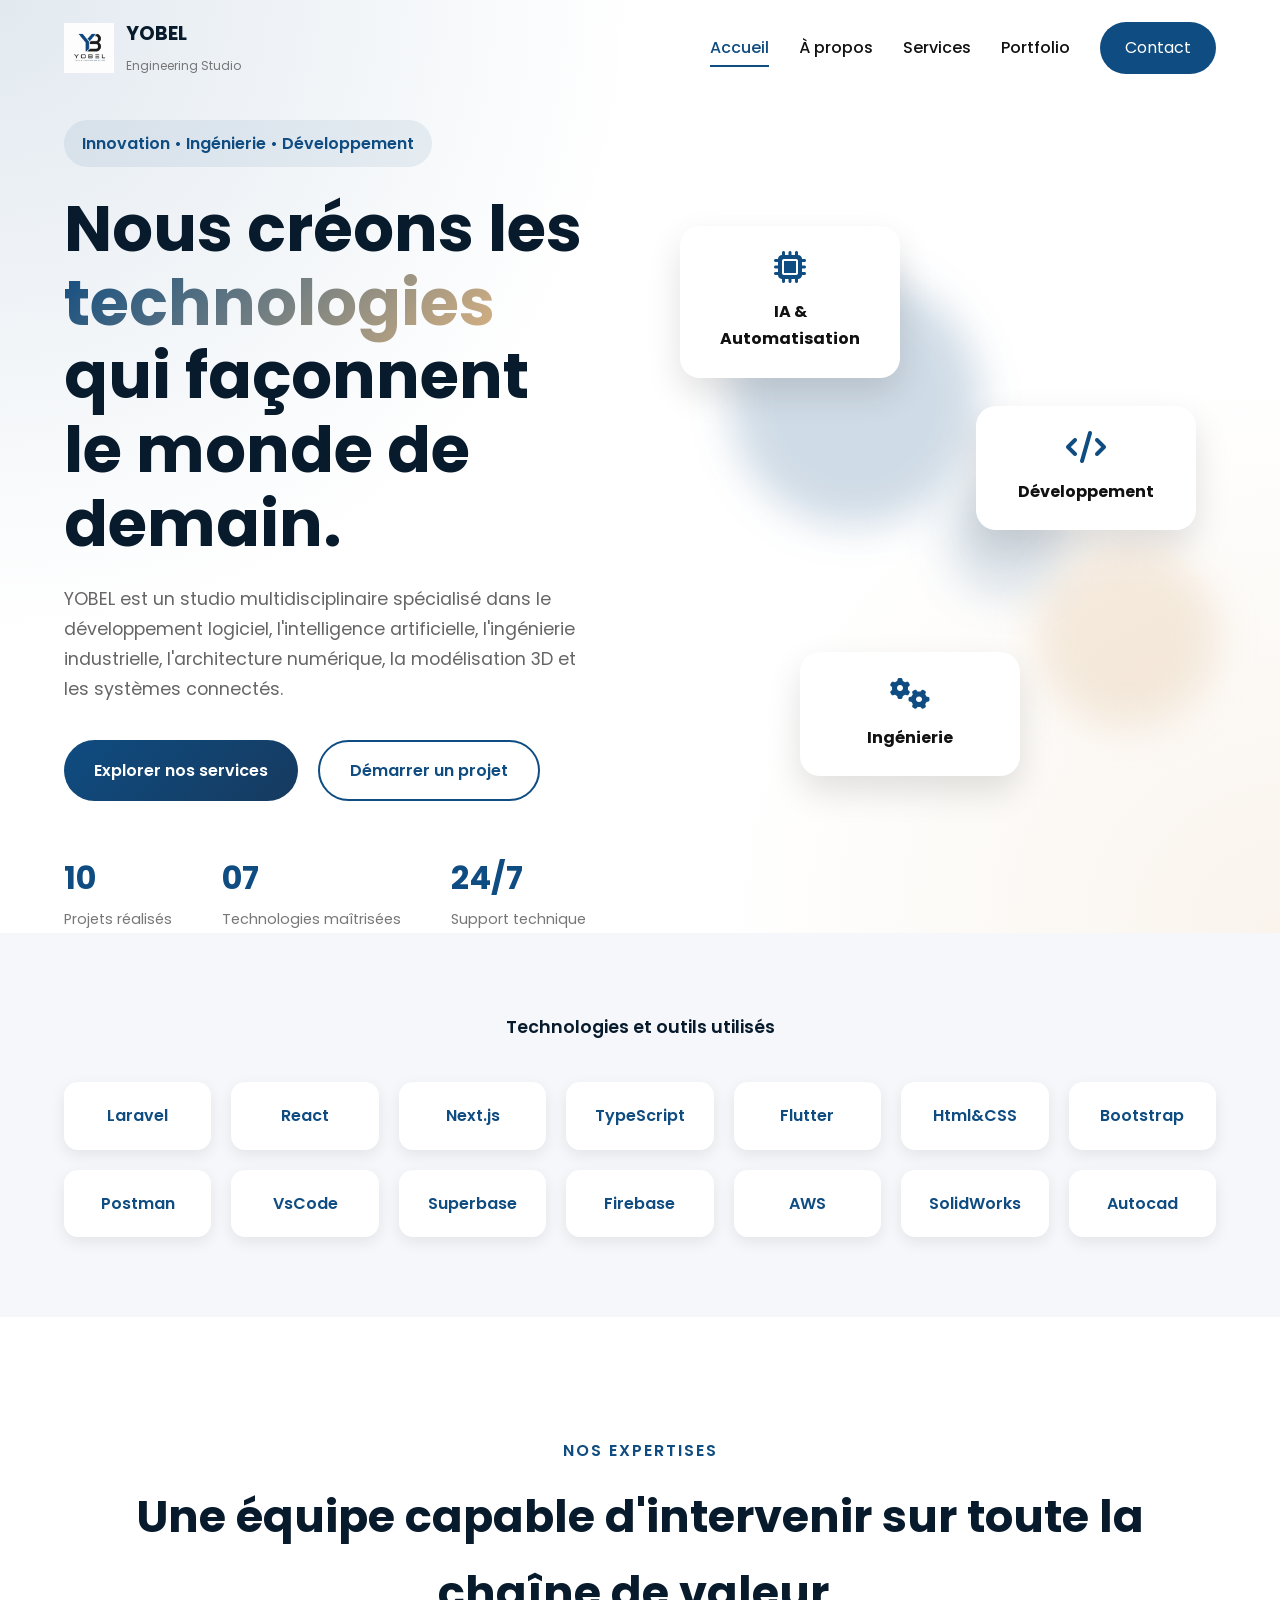
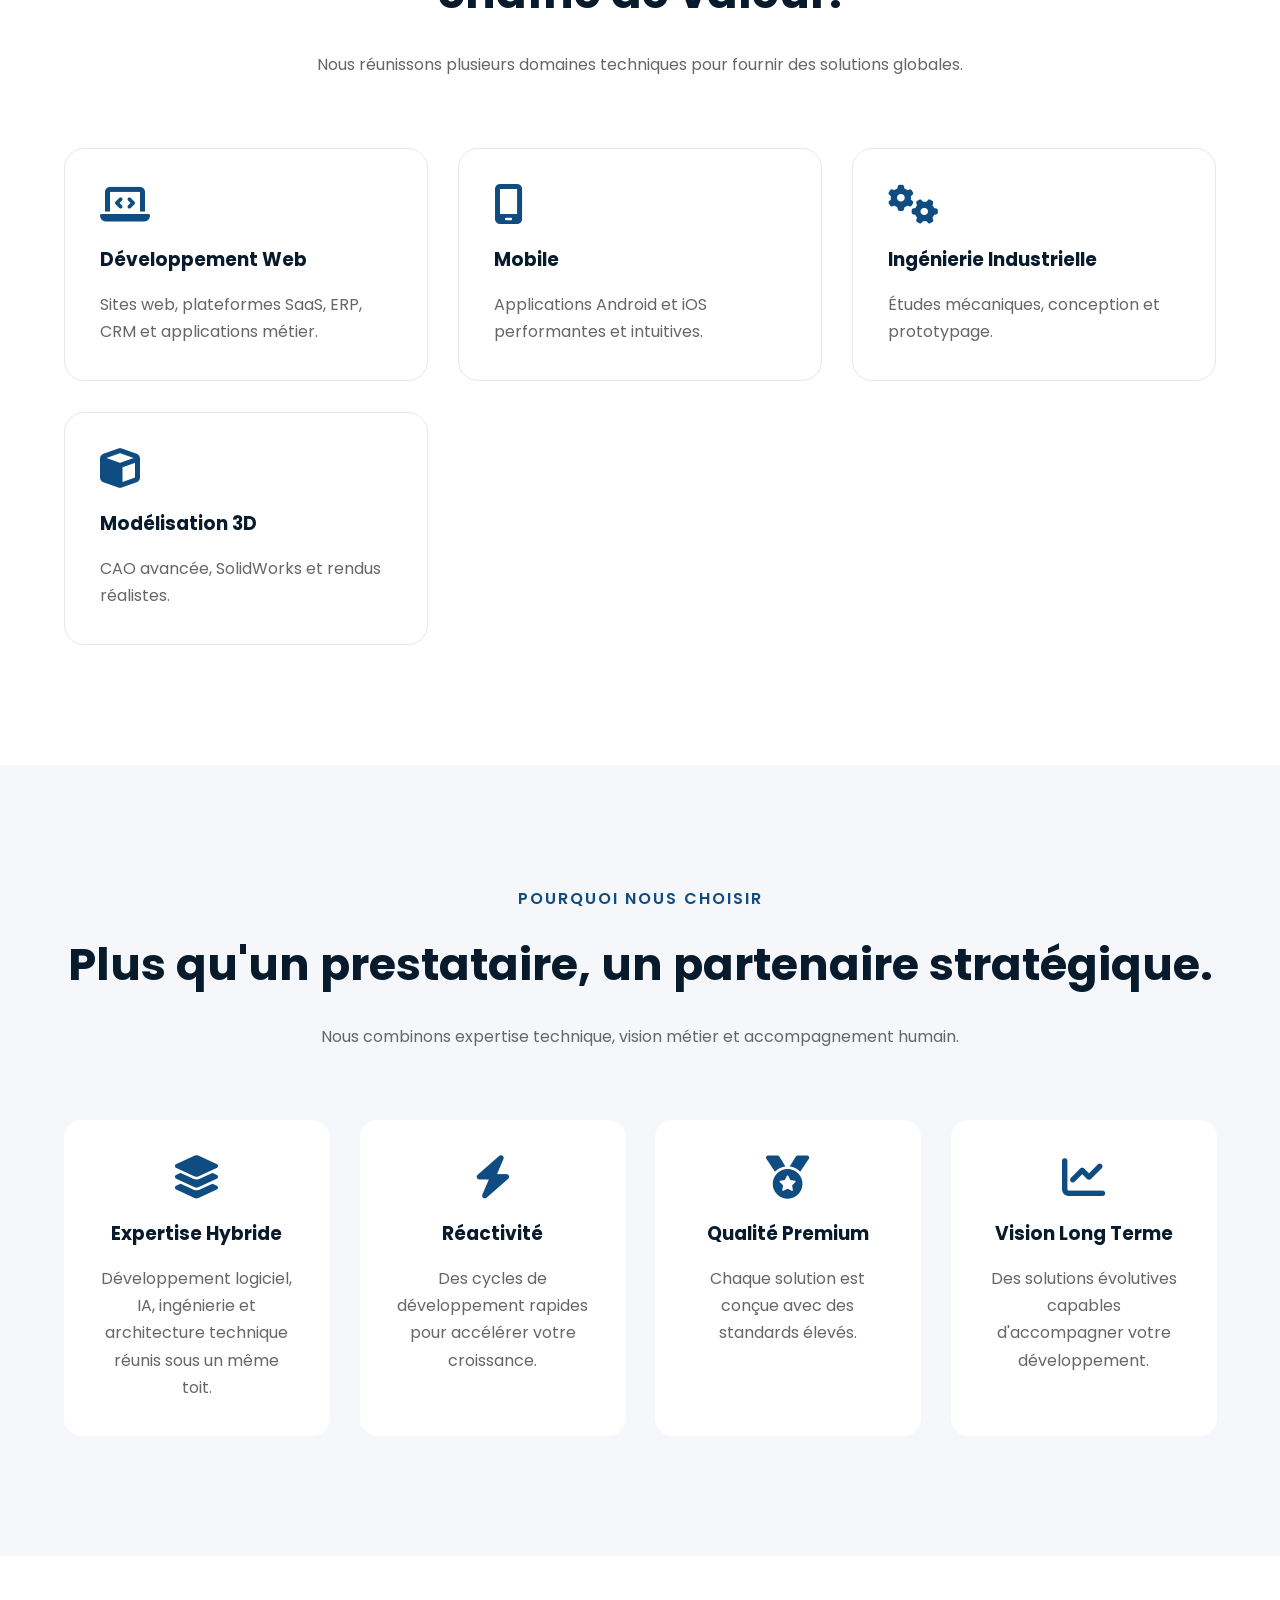
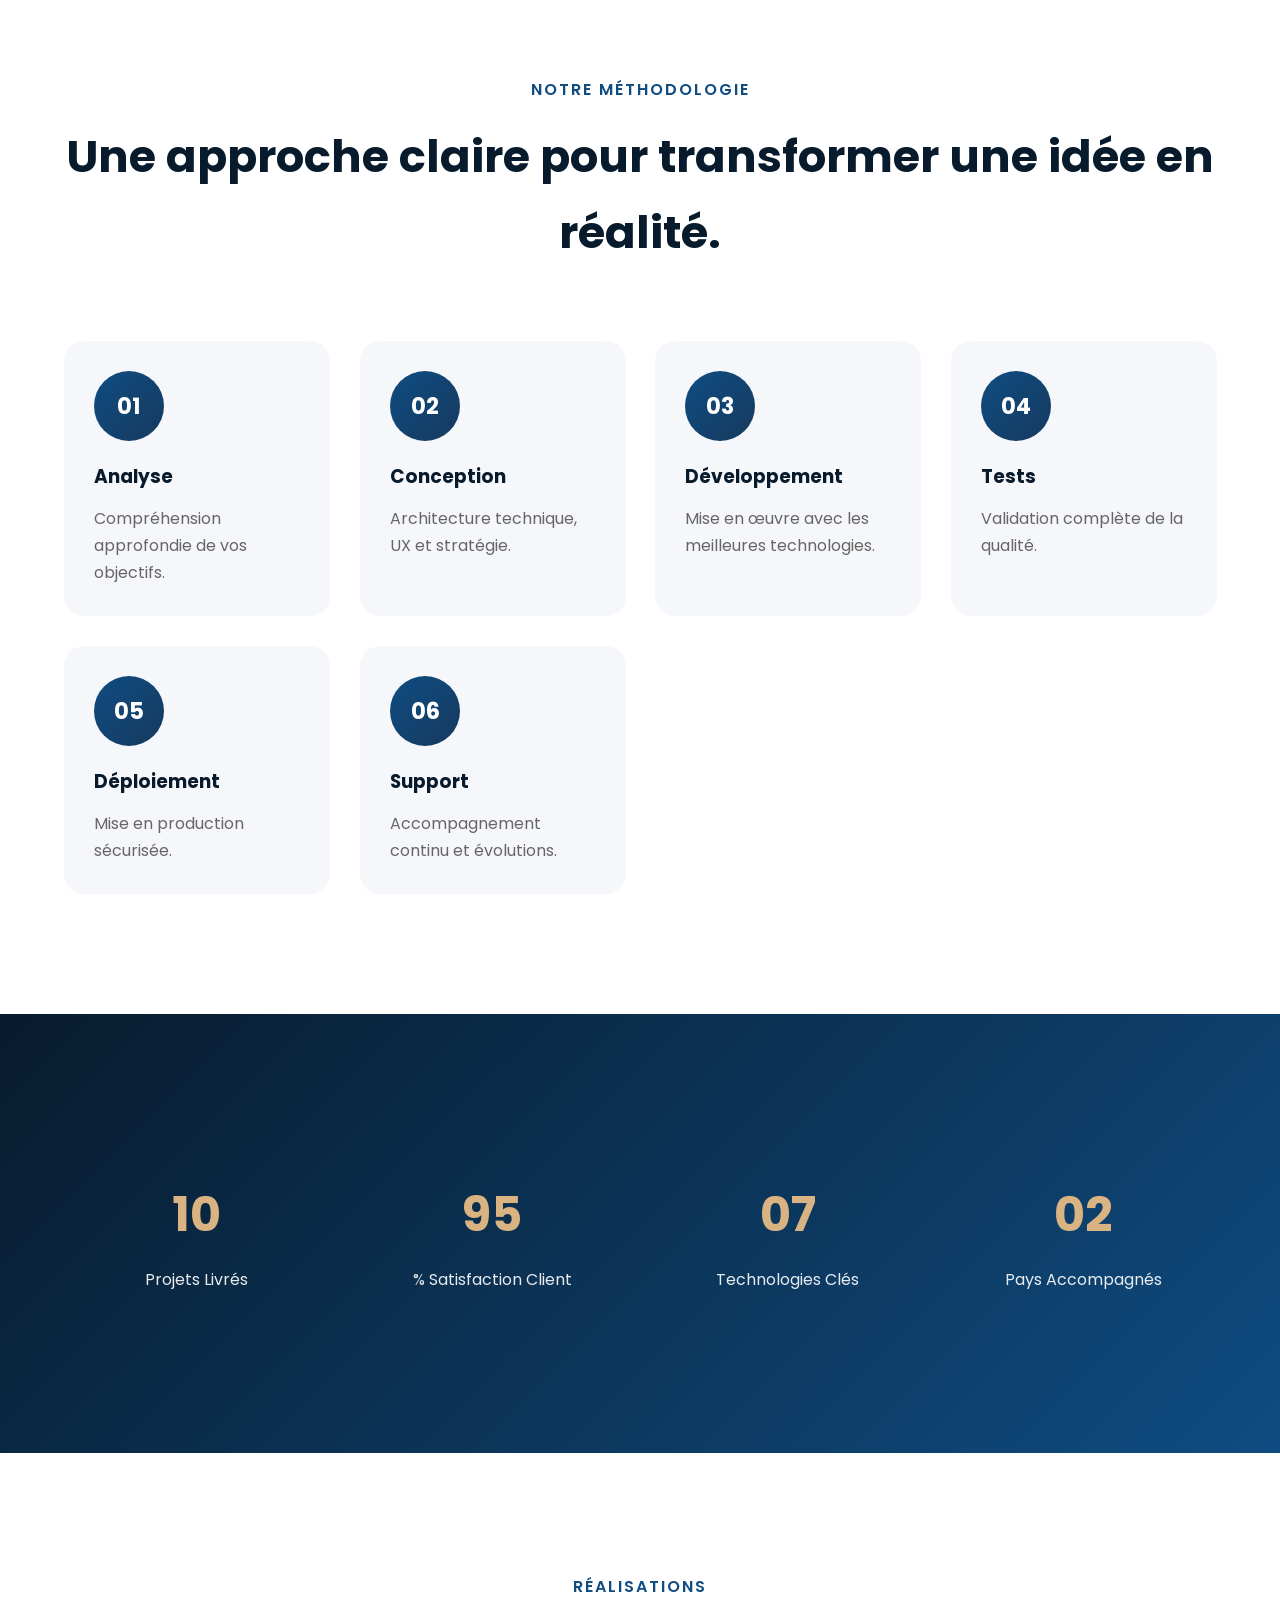
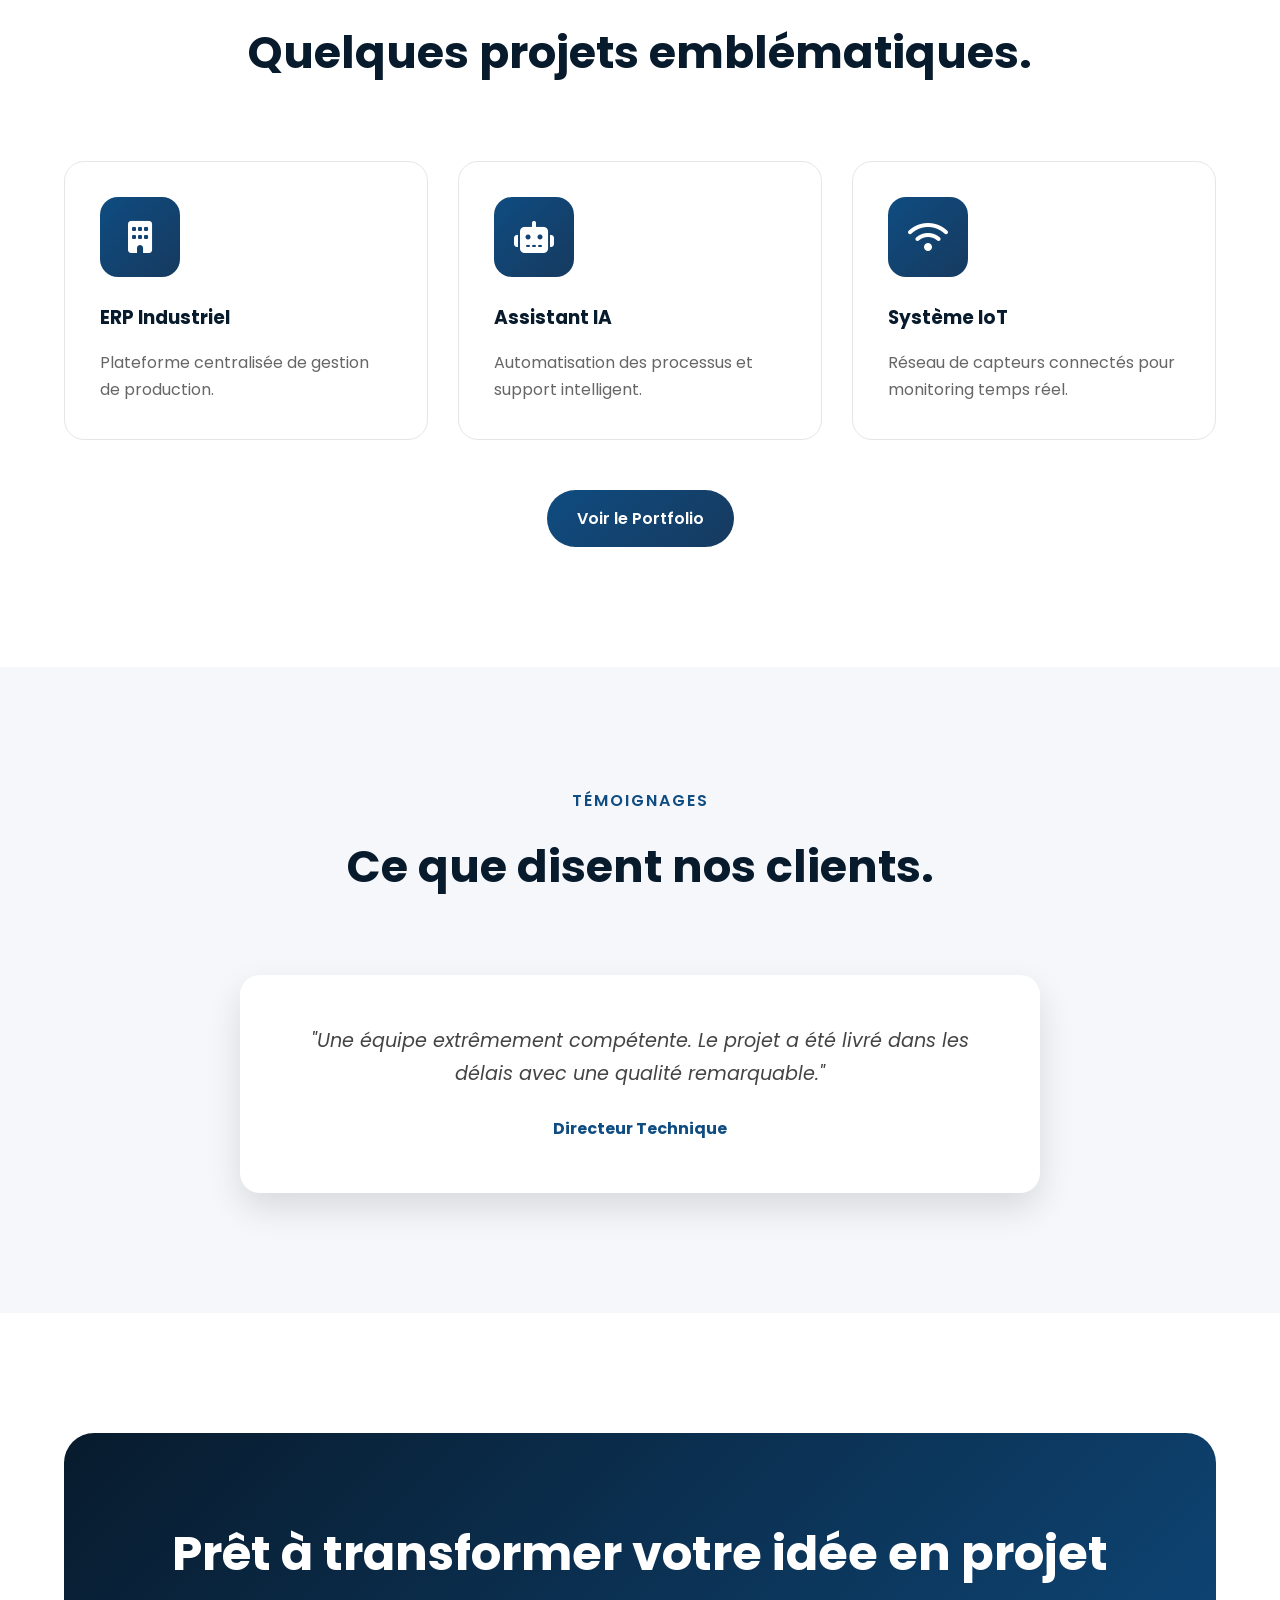
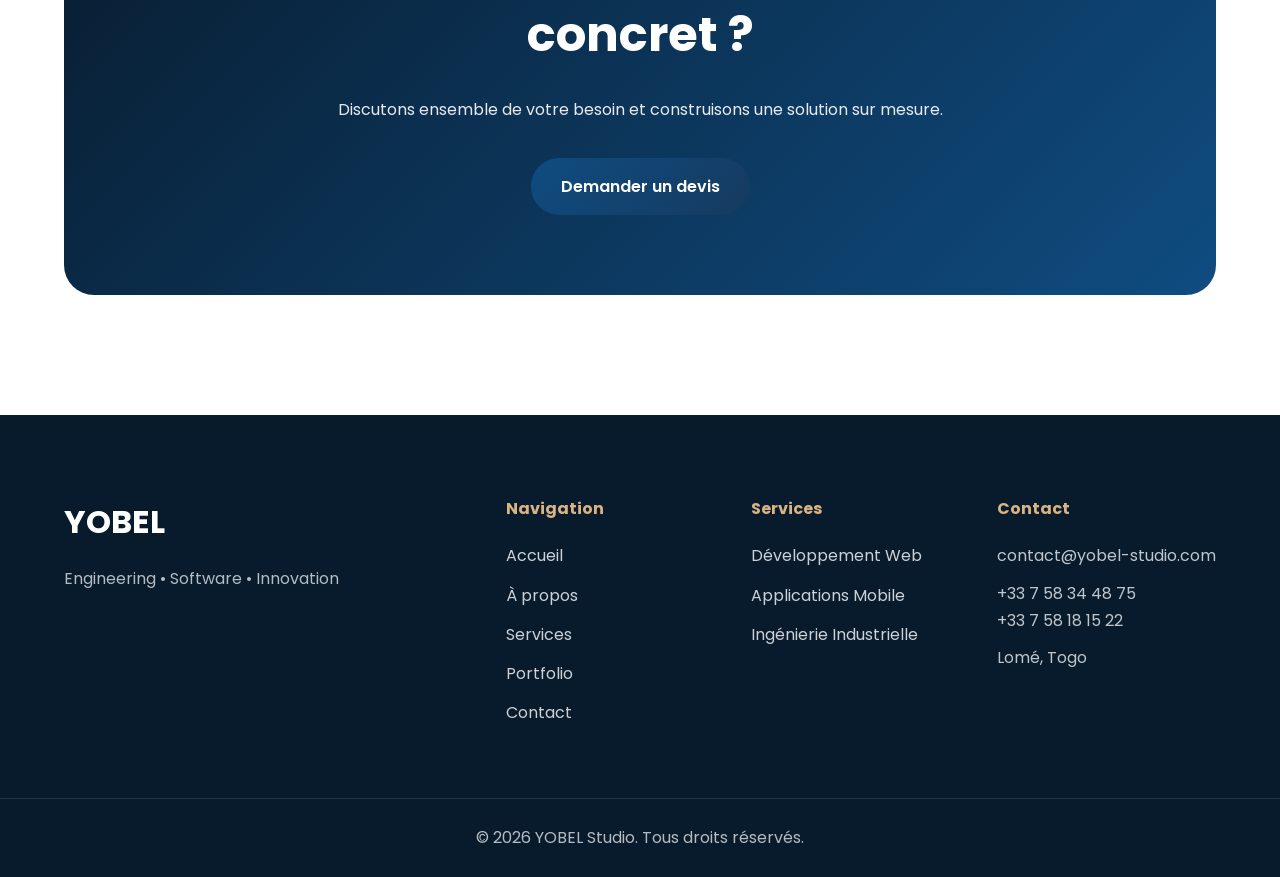
==== commit fc2930eb: "commit2" ====
--- a/index.html
+++ b/index.html
@@ -84,7 +84,7 @@
 
             <nav class="nav-menu">
 
-                <a href="index.html" class="nav-link active">
+                <a href="index.html" class="nav-link active" aria-current="page">
 
                     Accueil
 
@@ -346,7 +346,7 @@
 
                 <div>SolidWorks</div>
 
-                <div>Autocard</div>
+                <div>Autocad</div>
             </div>
 
         </div>
@@ -1043,9 +1043,12 @@
 
                 <h4>Contact</h4>
 
-                <p>contact@yobel-studio.com</p>
-
-                <p>+33 7 58 34 48 75 / +33 7 58 18 15 22</p>
+                <p class="footer-email">contact@yobel-studio.com</p>
+
+                <p class="footer-phone-numbers">
+                    <span>+33 7 58 34 48 75</span>
+                    <span>+33 7 58 18 15 22</span>
+                </p>
 
                 <p>Lomé, Togo</p>
 
--- a/css/style.css
+++ b/css/style.css
@@ -367,6 +367,12 @@
 
 }
 
+.nav-link.active{
+
+    color:var(--primary-blue);
+
+}
+
 .nav-link::after{
 
     content:'';
@@ -393,6 +399,12 @@
 
 }
 
+.nav-link.active::after{
+
+    width:100%;
+
+}
+
 .btn-nav{
 
     padding:12px 25px;
@@ -1662,6 +1674,18 @@
     color:rgba(255,255,255,.75);
 
     margin-bottom:10px;
+
+}
+
+.footer-email{
+
+    white-space:nowrap;
+
+}
+
+.footer-phone-numbers span{
+
+    display:block;
 
 }
 
@@ -2129,6 +2153,8 @@
 
     cursor:pointer;
 
+    white-space:nowrap;
+
     transition:.3s;
 
 }
@@ -2177,18 +2203,28 @@
 
 }
 
+/* --- Grid: equal-height cards, no orphan columns on narrow phones --- */
+
 .portfolio-grid{
 
     display:grid;
 
-    grid-template-columns:repeat(auto-fit,minmax(300px,1fr));
-
-    gap:30px;
+    grid-template-columns:repeat(auto-fit,minmax(260px,1fr));
+
+    gap:32px;
+
+    align-items:stretch;
 
 }
 
 .portfolio-card{
 
+    display:flex;
+
+    flex-direction:column;
+
+    height:100%;
+
     background:white;
 
     border-radius:20px;
@@ -2197,7 +2233,9 @@
 
     border:1px solid var(--border);
 
-    transition:.4s;
+    box-shadow:var(--shadow-sm);
+
+    transition:transform .4s ease, box-shadow .4s ease;
 
 }
 
@@ -2212,7 +2250,10 @@
 /* --- Live preview (real deployed site, scaled down inside an iframe) ---
    Renamed to .portfolio-live-preview: .portfolio-preview was already taken
    by the home page's "PORTFOLIO PREVIEW" section above, and the collision
-   was overriding that section's padding across the site. */
+   was overriding that section's padding across the site.
+   Uses aspect-ratio instead of a fixed height so the preview keeps its
+   proportions at every card width, from a 3-column desktop grid down to
+   a single mobile column. */
 
 .portfolio-live-preview{
 
@@ -2220,12 +2261,14 @@
 
     display:block;
 
-    height:180px;
+    aspect-ratio:16 / 10;
 
     overflow:hidden;
 
     background:#0d0d0d;
 
+    flex-shrink:0;
+
 }
 
 .portfolio-frame{
@@ -2259,7 +2302,8 @@
 }
 
 /* Tinted gradient sitting on top of the iframe so the card reads
-   immediately even before/if the preview finishes loading */
+   immediately even before/if the preview finishes loading, and on
+   touch devices that never trigger :hover */
 
 .portfolio-overlay{
 
@@ -2273,7 +2317,7 @@
 
     justify-content:center;
 
-    font-size:2.4rem;
+    font-size:clamp(1.8rem, 5vw, 2.4rem);
 
     color:rgba(255,255,255,.85);
 
@@ -2345,6 +2389,8 @@
 
     text-transform:uppercase;
 
+    white-space:nowrap;
+
 }
 
 .live-badge i{
@@ -2365,8 +2411,17 @@
 
 }
 
+/* --- Info block: flex column so the CTA always sticks to the bottom
+   of the card, even when one description runs longer than the others --- */
+
 .portfolio-info{
 
+    display:flex;
+
+    flex-direction:column;
+
+    flex:1;
+
     padding:25px;
 
 }
@@ -2399,6 +2454,8 @@
 
     margin-bottom:16px;
 
+    flex:1;
+
 }
 
 .portfolio-link{
@@ -2409,11 +2466,13 @@
 
     gap:8px;
 
+    align-self:flex-start;
+
     color:var(--primary-blue);
 
     font-weight:600;
 
-    margin-top:12px;
+    margin-top:auto;
 
     transition:all .3s ease;
 
@@ -2458,6 +2517,125 @@
     }
 
 }
+
+/* =======================================================
+
+   PORTFOLIO GRID — RESPONSIVE
+
+======================================================= */
+
+@media (max-width: 1024px){
+
+    .portfolio-grid{
+
+        grid-template-columns:repeat(auto-fit,minmax(240px,1fr));
+
+        gap:26px;
+
+    }
+
+}
+
+@media (max-width: 768px){
+
+    /* Filter chips scroll horizontally instead of wrapping into a
+       tall, awkward block of rows on narrower screens */
+
+    .portfolio-filters{
+
+        flex-wrap:nowrap;
+
+        justify-content:flex-start;
+
+        overflow-x:auto;
+
+        -webkit-overflow-scrolling:touch;
+
+        scrollbar-width:none;
+
+        padding:4px 4px 10px;
+
+        margin:0 -4px 30px;
+
+    }
+
+    .portfolio-filters::-webkit-scrollbar{
+
+        display:none;
+
+    }
+
+    .filter-btn{
+
+        flex:0 0 auto;
+
+    }
+
+    .portfolio-info{
+
+        padding:22px;
+
+    }
+
+}
+
+@media (max-width: 480px){
+
+    .portfolio-grid{
+
+        grid-template-columns:1fr;
+
+        gap:22px;
+
+    }
+
+    .portfolio-live-preview{
+
+        aspect-ratio:16 / 11;
+
+    }
+
+    .portfolio-info{
+
+        padding:20px;
+
+    }
+
+    .portfolio-info h3{
+
+        font-size:1.15rem;
+
+    }
+
+    .project-tag{
+
+        font-size:.7rem;
+
+    }
+
+    .live-badge{
+
+        top:10px;
+
+        right:10px;
+
+        padding:4px 9px;
+
+        font-size:.62rem;
+
+    }
+
+    .filter-btn{
+
+        padding:9px 16px;
+
+        font-size:.82rem;
+
+    }
+
+}
+
+
 
 /* =======================================================
 
